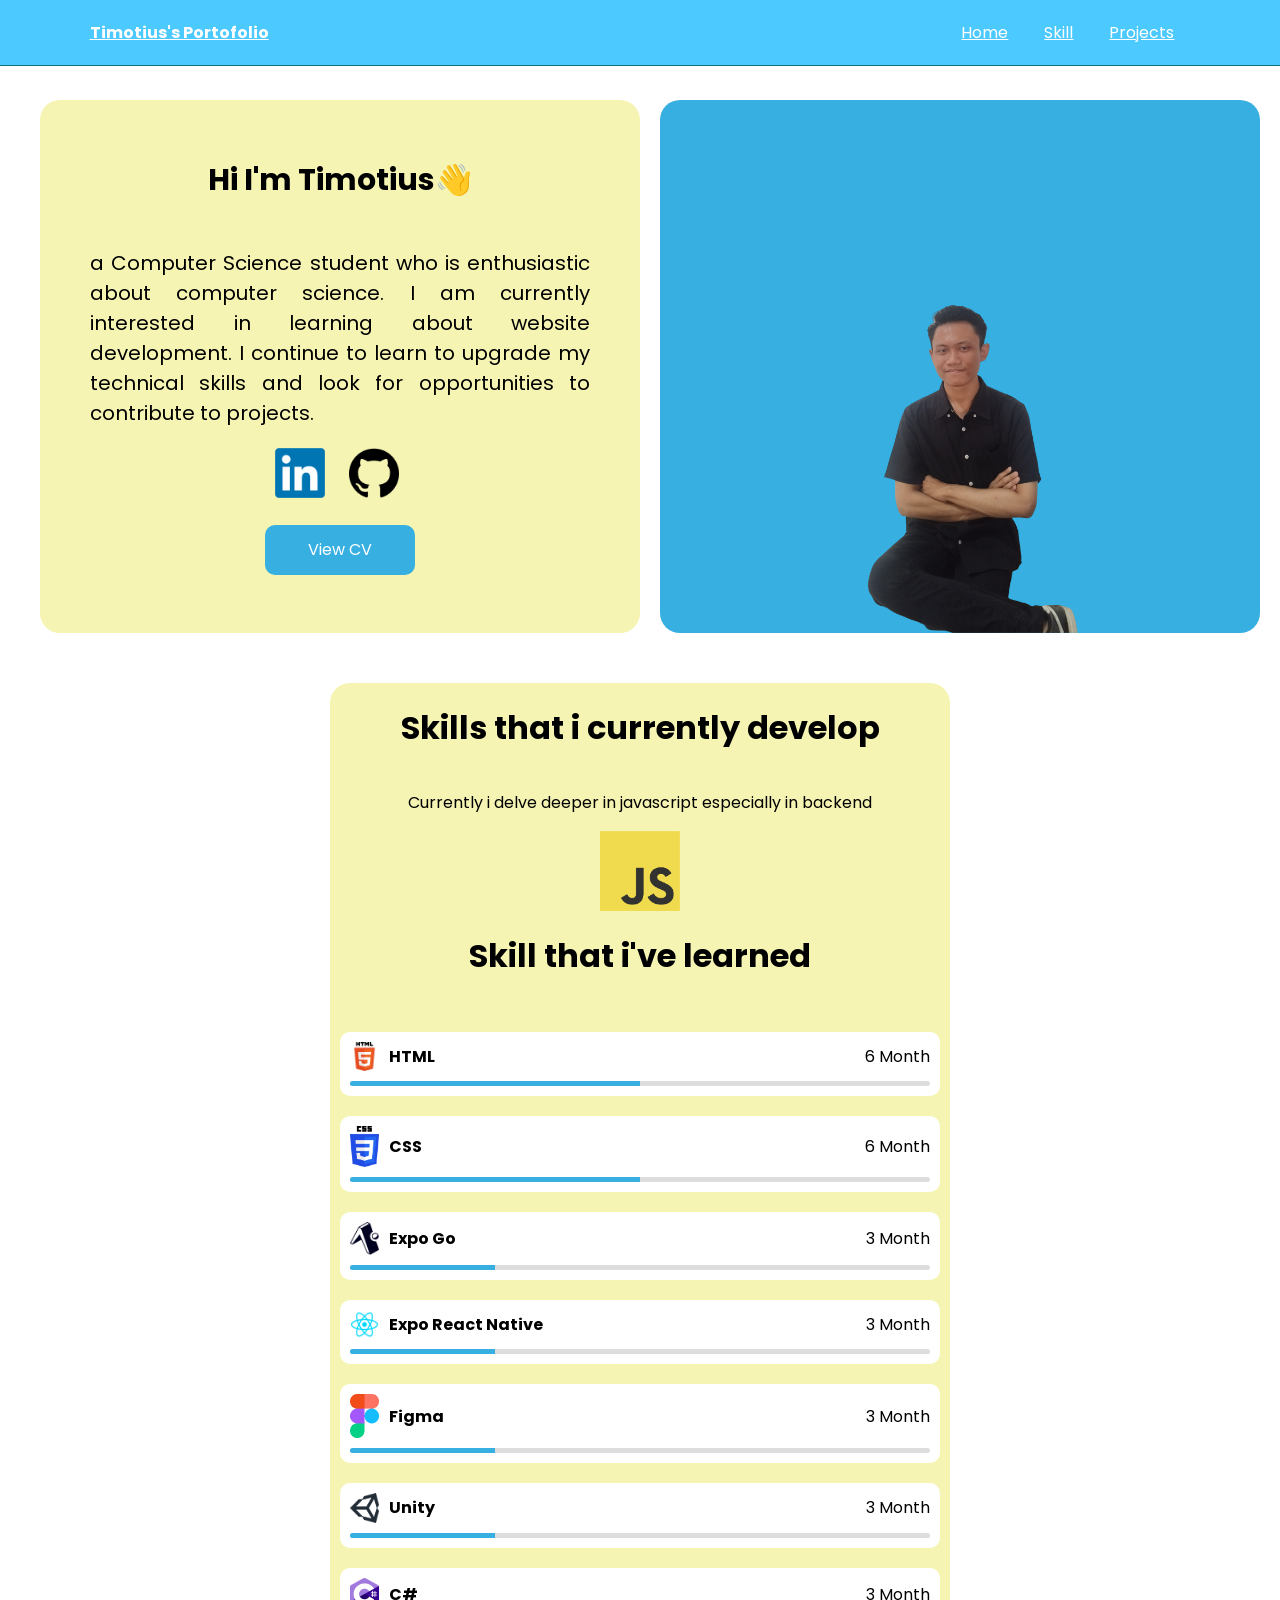
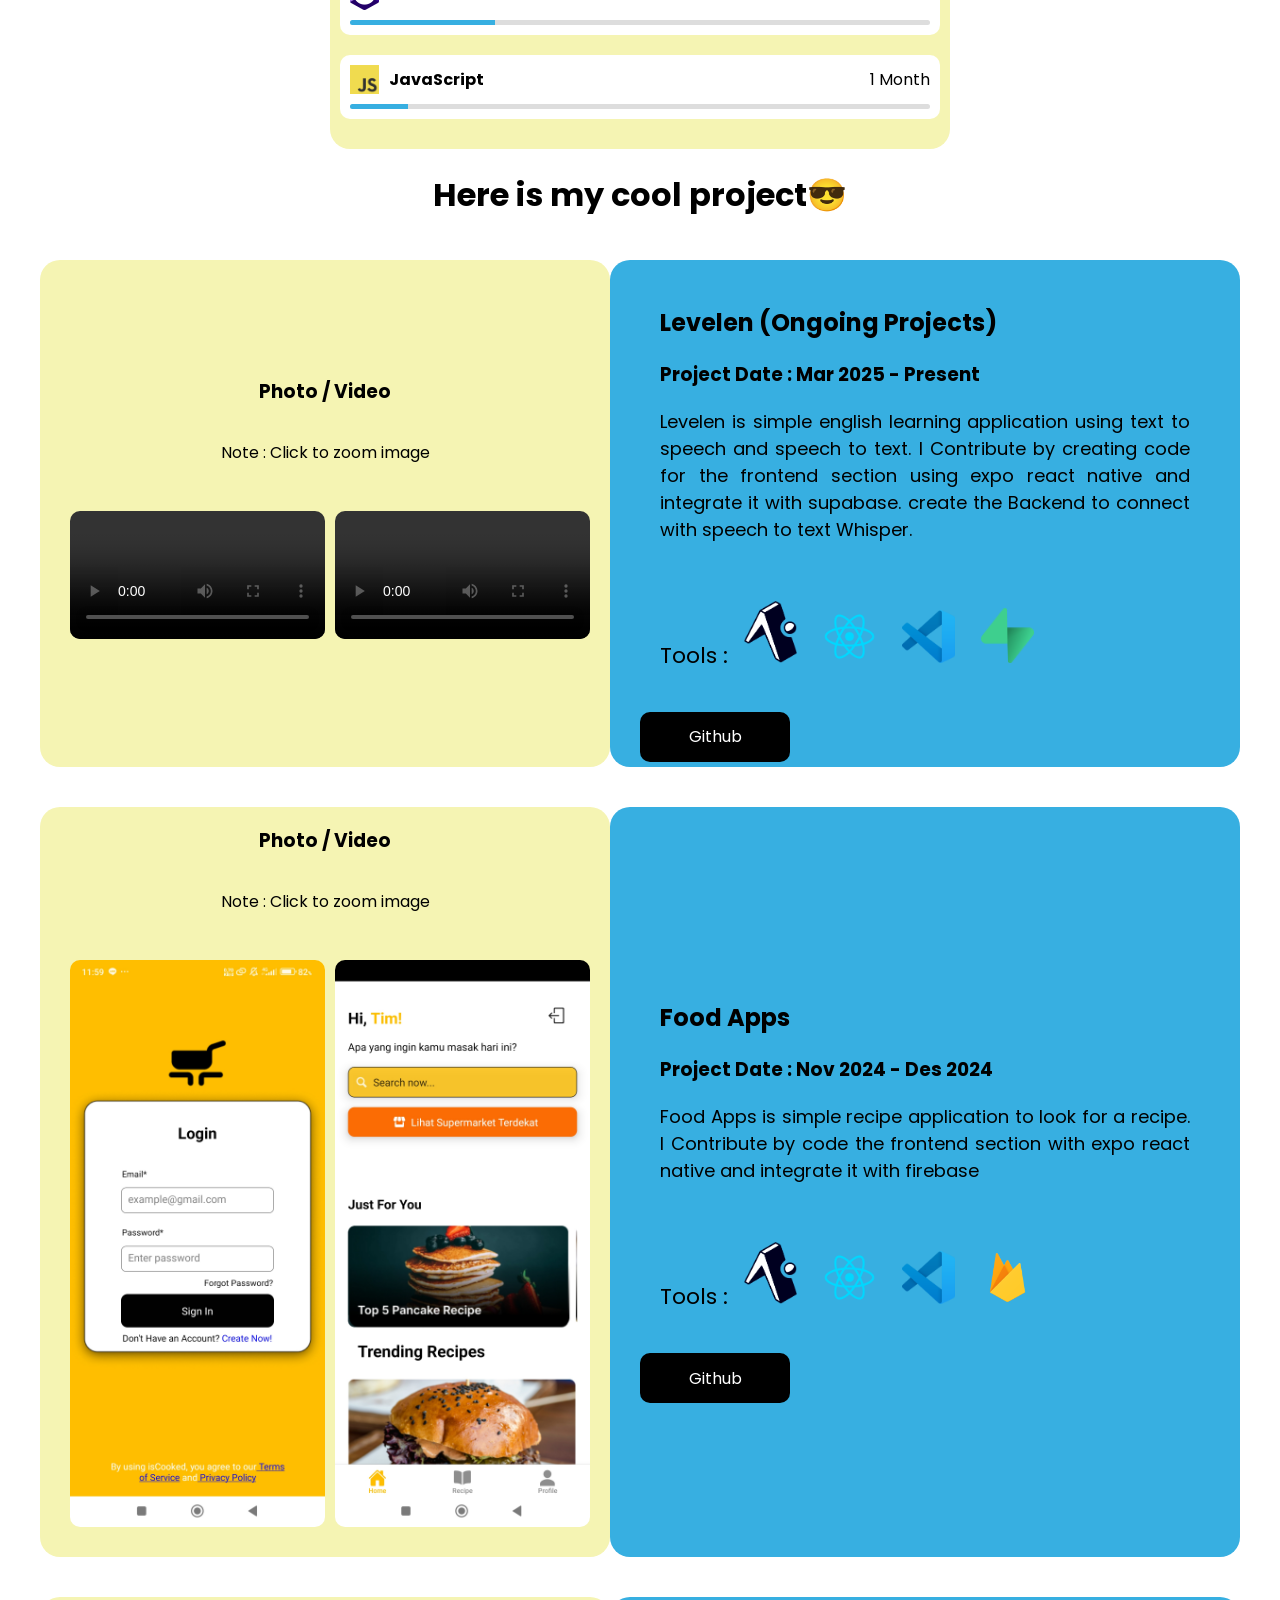
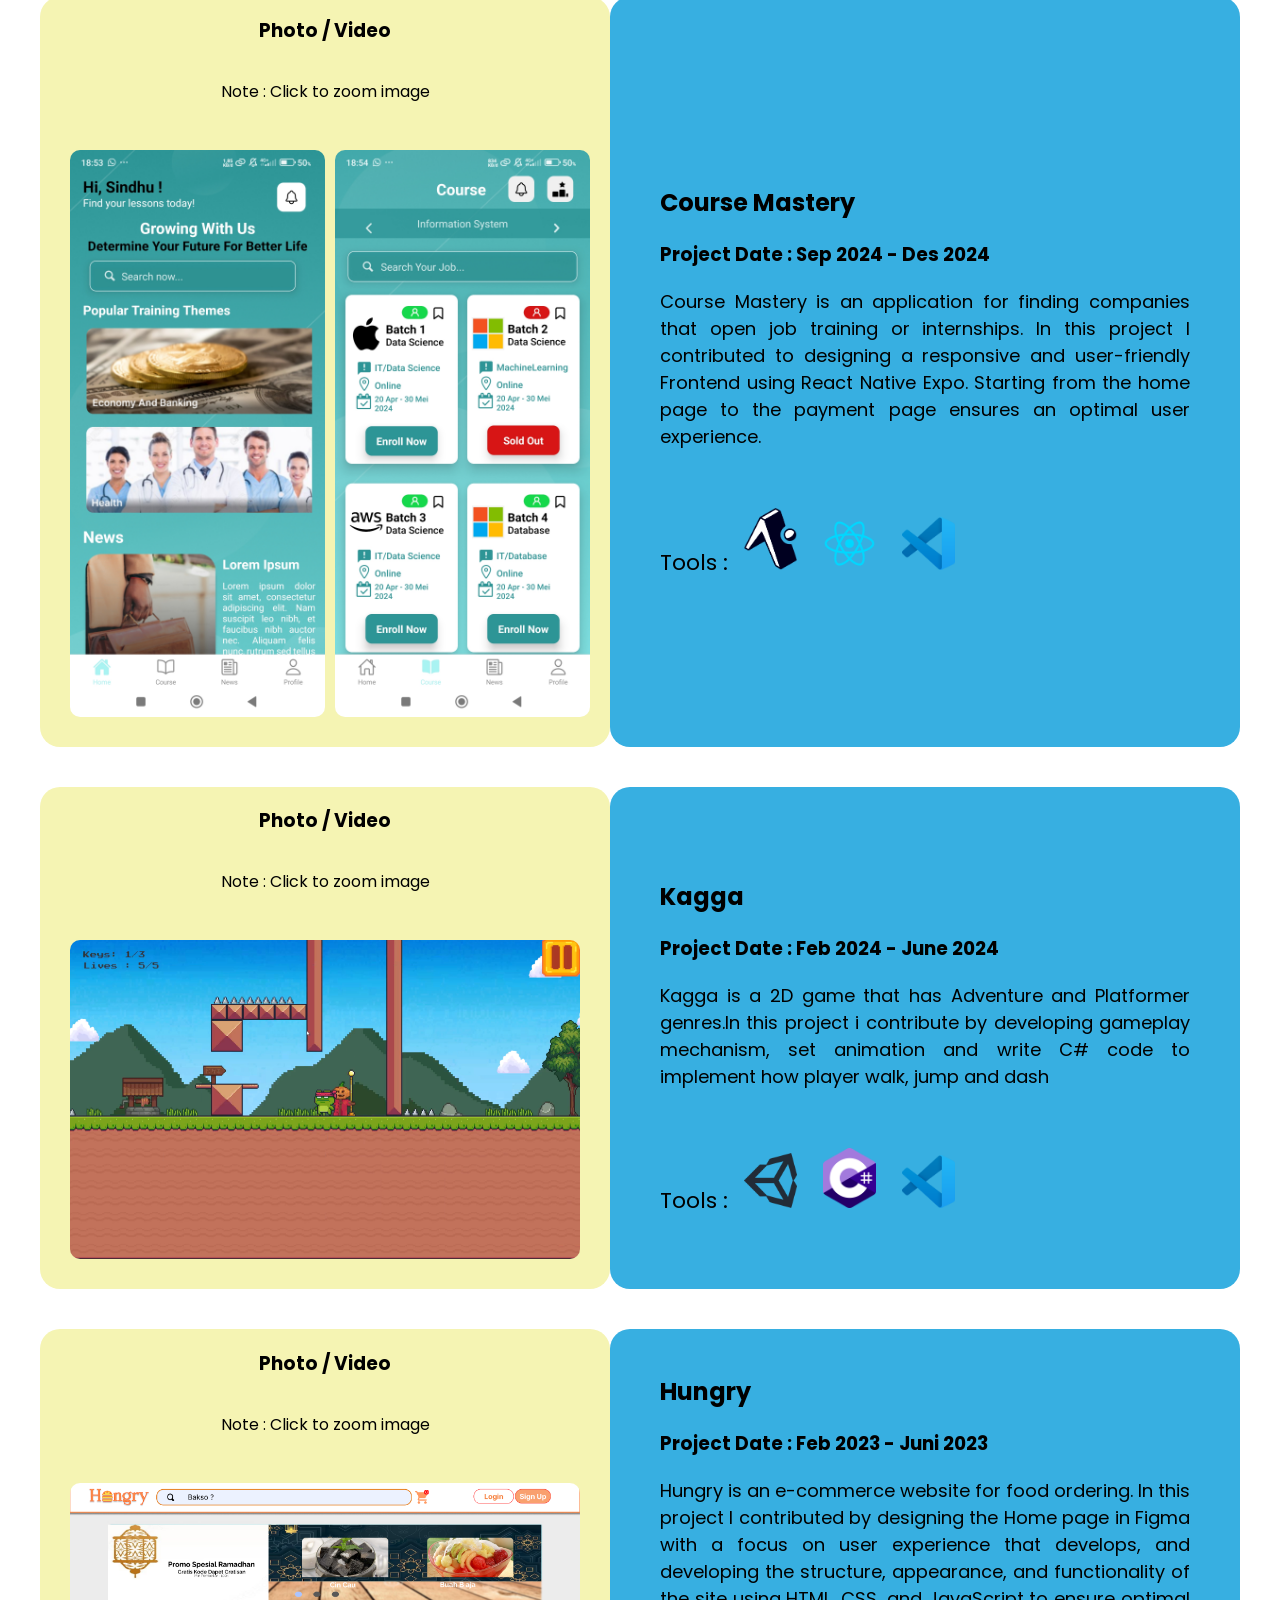
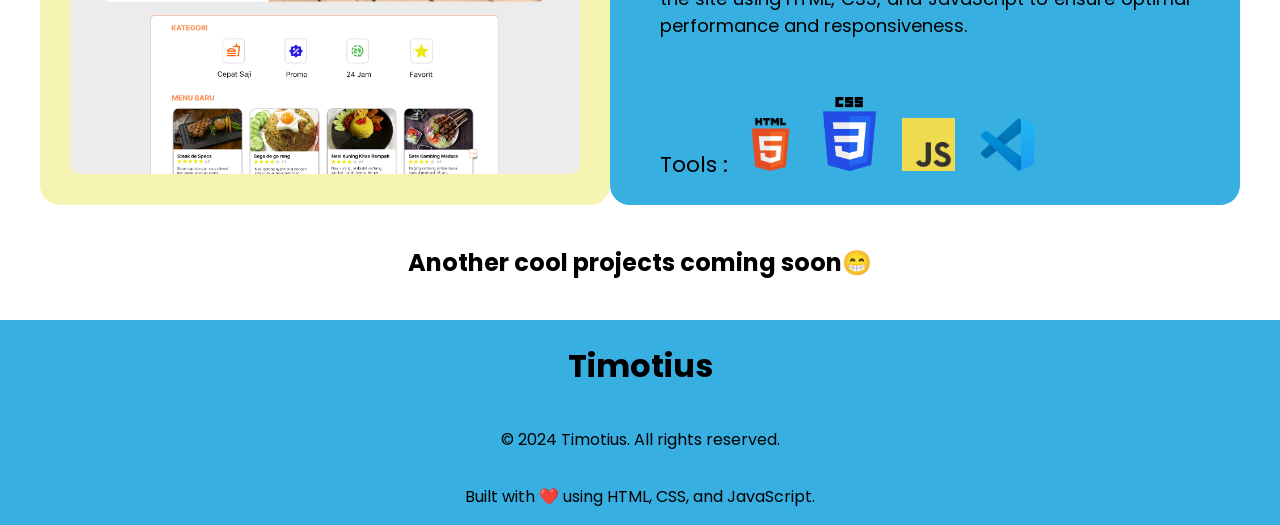
==== index.html @ 6b912305 "chore: upload local development to github" ====
<!DOCTYPE html>
<html lang="en">
<head>
    <meta charset="UTF-8">
    <meta name="viewport" content="width=device-width, initial-scale=1.0">
    <link rel="icon" href="img/icon.jpg" type="image" sizes="16x16">
    <link rel="stylesheet" href="styles/styles.css">
    <link rel="preconnect" href="https://fonts.googleapis.com">
    <link rel="preconnect" href="https://fonts.gstatic.com" crossorigin>
    <link href="https://fonts.googleapis.com/css2?family=Poppins:ital,wght@0,100;0,200;0,300;0,400;0,500;0,600;0,700;0,800;0,900;1,100;1,200;1,300;1,400;1,500;1,600;1,700;1,800;1,900&display=swap" rel="stylesheet">
    <title>Timotius Portfolio</title>
</head>
<body>
    
    <header>
        <nav class="navbar">
            <a href="#" class="navbarLogo">Timotius's Portofolio</a>
            <div class="navbarNav">
                <a href="#home">Home</a>
                <a href="#skill">Skill</a>
                <a href="#projects">Projects</a>
            </div>
        </nav>
    </header>

    <main>
        <!-- Modal untuk image -->
        <div id="imageModal" class="modal">
            <span class="close" id="closeModal">&times;</span>
            <img class="modalContent" id="modalImage">
        </div>
        <!-- End Modal -->
        <div class="containerJumbo" id="home">
            <div class="containerIntro">
                <span>Hi I'm Timotius&#128075;</span> <br>
                <p class="textIntro">
                    a Computer Science student who is enthusiastic about computer science. I am currently interested in learning about website development. I continue to learn to upgrade my technical skills and look for opportunities to contribute to projects.
                </p>
                <div class="containerLogo">
                    <a href="https://www.linkedin.com/in/timotius-priestian-rajaska-15275532b/"><img src="img/imgLinkedin.png" alt=""></a>
                    <a href="https://github.com/vDescent"><img src="img/imgGithub.png" alt=""></a>
                    <div class="containerPortfolio">
                        <a href="CVTimotius.pdf" target="_blank">View CV</a>
                    </div>
                </div>
            </div>
            <div class="containerHero">
                <img src="img/nobghd.png" alt="">
            </div>
        </div>
        <div class="skillSection">
            <h1 id="skill">Skills that i currently develop</h1>
            <div class="ongoingSkill">
                <p>Currently i delve deeper in javascript especially in backend</p>
                <div class="imgOngoingSkill">
                    <img src="img/logoJavascript.png" alt="JavaScript" title="JavaScript" class="test">
                </div>
            </div>
            
            <div class="currentSkill">
                <h1>Skill that i've learned</h1>
                <div class="containerSkill">
                    <div class="skillList">
                        <div class="skillDetail">
                            <img src="img/logoHtml.png" alt="HTML" title="HTML" class="imgSkillLogo">
                            <span class="skillTitle">HTML</span>
                            <span class="skillLearned">6 Month</span>
                        </div>
                        <div class="skillBar">
                            <div class="skillMeter" style="width: 50%;"></div>
                        </div>
                    </div>
                    <div class="skillList">
                        <div class="skillDetail">
                            <img src="img/logoCSS.png" alt="CSS" title="CSS" class="imgSkillLogo">
                            <span class="skillTitle">CSS</span>
                            <span class="skillLearned">6 Month</span>
                        </div>
                        <div class="skillBar">
                            <div class="skillMeter" style="width: 50%;"></div>
                        </div>
                    </div>
                    <div class="skillList">
                        <div class="skillDetail">
                            <img src="img/logoExpo.png" alt="Expo" title="Expo" class="imgSkillLogo">
                            <span class="skillTitle">Expo Go</span>
                            <span class="skillLearned">3 Month</span>
                        </div>
                        <div class="skillBar">
                            <div class="skillMeter" style="width: 25%;"></div>
                        </div>
                    </div>
                    <div class="skillList">
                        <div class="skillDetail">
                            <img src="img/logoReactNative.png" alt="React Native" title="React Native" class="imgSkillLogo">
                            <span class="skillTitle">Expo React Native</span>
                            <span class="skillLearned">3 Month</span>
                        </div>
                        <div class="skillBar">
                            <div class="skillMeter" style="width: 25%;"></div>
                        </div>
                    </div>
                    <div class="skillList">
                        <div class="skillDetail">
                            <img src="img/logoFigma.png" alt="Figma" title="Figma" class="imgSkillLogo">
                            <span class="skillTitle">Figma</span>
                            <span class="skillLearned">3 Month</span>
                        </div>
                        <div class="skillBar">
                            <div class="skillMeter" style="width: 25%;"></div>
                        </div>
                    </div>
                    <div class="skillList">
                        <div class="skillDetail">
                            <img src="img/logoUnity.png" alt="Unity" title="Unity" class="imgSkillLogo">
                            <span class="skillTitle">Unity</span>
                            <span class="skillLearned">3 Month</span>
                        </div>
                        <div class="skillBar">
                            <div class="skillMeter" style="width: 25%;"></div>
                        </div>
                    </div>
                    <div class="skillList">
                        <div class="skillDetail">
                            <img src="img/logoC.png" alt="C#" title="C#" class="imgSkillLogo">
                            <span class="skillTitle">C#</span>
                            <span class="skillLearned">3 Month</span>
                        </div>
                        <div class="skillBar">
                            <div class="skillMeter" style="width: 25%;"></div>
                        </div>
                    </div>
                    <div class="skillList">
                        <div class="skillDetail">
                            <img src="img/logoJavascript.png" alt="JavaScript" title="JavaScript" class="imgSkillLogo">
                            <span class="skillTitle">JavaScript</span>
                            <span class="skillLearned">1 Month</span>
                        </div>
                        <div class="skillBar">
                            <div class="skillMeter" style="width: 10%;"></div>
                        </div>
                    </div>
                </div>
            </div>
            
            
        </div>
        <h1 id="projects">Here is my cool project&#128526;</h1>
        <div class="containerContent">
            <aside>
                <h3>Photo / Video</h3>
                <p>Note : Click to zoom image</p>
                <div id="photoSection" class="contentSection">
                    <video src="img/LevelenDemo1.mp4" class="imgProjectVertical" controls></video>
                    <video src="img/LevelenDemo2.mp4" class="imgProjectVertical" controls></video>
                </div>
            </aside>
            <div id="content">
                <article>
                    <h1>Levelen (Ongoing Projects)</h1>
                    <h3>Project Date : Mar 2025 - Present</h3>
                    <p>Levelen is simple english learning application using text to speech and speech to text. I Contribute by creating code for the frontend section using expo react native and integrate it with supabase. create the Backend to connect with speech to text Whisper.</p>
                </article>
                <article class="textTools">Tools : 
                    <img src="img/logoExpo.png" alt="Expo Go" title="Expo Go" class="imgLogo">
                    <img src="img/logoReactNative.png" alt="React Native" title="React Native"  class="imgLogo">
                    <img src="img/logoVScode.png" alt="VSCode" title="VSCode" class="imgLogo">
                    <img src="img/LogoSupabase.png" alt="VSCode" title="Firebase" class="imgLogo">
                </article>
                <div class="btn-github">
                        <a href="https://github.com/vDescent/Levelen-Frontend" target="_blank">Github</a>
                </div>
            </div>
        </div>
        <div class="containerContent">
            <aside>
                <h3>Photo / Video</h3>
                <p>Note : Click to zoom image</p>
                <div id="photoSection" class="contentSection">
                    <img src="img/FA5.jpg" alt="" class="imgProjectVertical">
                    <img src="img/FA2.jpg" alt="" class="imgProjectVertical">
                    <img src="img/FA4.jpg" alt="" class="imgProjectVertical">
                    <img src="img/FA1.jpg" alt="" class="imgProjectVertical">
                    <img src="img/FA3.jpg" alt="" class="imgProjectVertical">
                </div>
            </aside>
            <div id="content">
                <article>
                    <h1>Food Apps</h1>
                    <h3>Project Date : Nov 2024 - Des 2024</h3>
                    <p>Food Apps is simple recipe application to look for a recipe. I Contribute by code the frontend section with expo react native and integrate it with firebase</p>
                </article>
                <article class="textTools">Tools : 
                    <img src="img/logoExpo.png" alt="Expo Go" title="Expo Go" class="imgLogo">
                    <img src="img/logoReactNative.png" alt="React Native" title="React Native"  class="imgLogo">
                    <img src="img/logoVScode.png" alt="VSCode" title="VSCode" class="imgLogo">
                    <img src="img/LogoFirebase.png" alt="VSCode" title="Firebase" class="imgLogo">
                </article>
                <div class="btn-github">
                        <a href="https://github.com/vDescent/Food-Apps-React-Native-Expo" target="_blank">Github</a>
                </div>
            </div>
        </div>
        <div class="containerContent">
            <aside>
                <h3>Photo / Video</h3>
                <p>Note : Click to zoom image</p>
                <div id="photoSection" class="contentSection">
                    <img src="img/courseMastery1.jpg" alt="" class="imgProjectVertical">
                    <img src="img/courseMastery2.jpg" alt="" class="imgProjectVertical">
                    <img src="img/courseMastery3.jpg" alt="" class="imgProjectVertical">
                    <img src="img/courseMastery4.jpg" alt="" class="imgProjectVertical">
                    <img src="img/courseMastery5.jpg" alt="" class="imgProjectVertical">
                    <video src="img/CourseMasteryCut.mp4" class="imgProjectVertical" controls></video>
                </div>
            </aside>
            <div id="content">
                <article>
                    <h1>Course Mastery</h1>
                    <h3>Project Date : Sep 2024 - Des 2024</h3>
                    <p>Course Mastery is an application for finding companies that open job training or internships. In this project I contributed to designing a responsive and user-friendly Frontend using React Native Expo. Starting from the home page to the payment page ensures an optimal user experience.</p>
                </article>
                <article class="textTools">Tools : 
                    <img src="img/logoExpo.png" alt="Expo Go" title="Expo Go" class="imgLogo">
                    <img src="img/logoReactNative.png" alt="React Native" title="React Native"  class="imgLogo">
                    <img src="img/logoVScode.png" alt="VSCode" title="VSCode" class="imgLogo">
                </article>
            </div>
        </div>

        <!-- <div class="containerContent">
            <aside>
                <h3>Photo / Video</h3>
                <p>Note : Click to zoom image</p>
                <div id="photoSection" class="contentSection">
                    <video src="img/GodotGameUp1.mp4" controls class="imgProject"></video>
                </div>
            </aside>
            <div id="content">
                <article>
                    <h1>Godot Game</h1>
                    <h3>Project Date : Des 2024 - Des 2024</h3>
                    <p>Godot Game is a 2D game with Adventure and Platformer genres. In this project I played a role in designing gameplay mechanisms, animations, and graphic assets using Godot, as well as writing godot scripts to implement walking and jumping features.</p>
                </article>
                <article class="textTools">
                    Tools : 
                    <img src="img/logoGodot.png" alt="Godot" title="Godot"  class="imgLogo">
                </article>
            </div>
        </div> -->
        <div class="containerContent">
            <aside>
                <h3>Photo / Video</h3>
                <p>Note : Click to zoom image</p>
                <div id="photoSection" class="contentSection">
                    <img src="img/porto1.png" alt="" class="imgProject">
                    <img src="img/kagga2.png" alt="" class="imgProject">
                    <img src="img/kagga3.png" alt="" class="imgProject">
                    <img src="img/kagga4.png" alt="" class="imgProject">
                    <img src="img/kagga5.png" alt="" class="imgProject">
                    <img src="img/Kagga Gif.gif" alt="" class="imgProject">
                </div>
            </aside>
            <div id="content">
                <article>
                    <h1>Kagga</h1>
                    <h3>Project Date : Feb 2024 - June 2024</h3>
                    <p>Kagga is a 2D game that has Adventure and Platformer genres.In this project i contribute by developing gameplay mechanism, set animation and write C# code to implement how player walk, jump and dash</p>
                </article>
                <article class="textTools">
                    Tools : 
                    <img src="img/logoUnity.png" alt="Unity" title="Unity"  class="imgLogo">
                    <img src="img/logoC.png" alt="C#" title="C# (C Sharp)" class="imgLogo">
                    <img src="img/logoVScode.png" alt="VSCode" title="VSCode" class="imgLogo">
                </article>
                
            </div>
        </div>
        <div class="containerContent">
            <aside>
                <h3>Photo / Video</h3>
                <p>Note : Click to zoom image</p>
                <div id="photoSection" class="contentSection">
                    <img src="img/hungry1.png" alt="" class="imgProject">
                    <img src="img/hungry2.png" alt="" class="imgProject">
                    <img src="img/hungry3.png" alt="" class="imgProject">
                    <img src="img/hungry4.png" alt="" class="imgProject">
                    <img src="img/hungry5.png" alt="" class="imgProject">
                </div>
            </aside>
            <div id="content">
                <article>
                    <h1>Hungry</h1>
                    <h3>Project Date : Feb 2023 - Juni 2023</h3>
                    <p>Hungry is an e-commerce website for food ordering. In this project I contributed by designing the Home page in Figma with a focus on user experience that develops, and developing the structure, appearance, and functionality of the site using HTML, CSS, and JavaScript to ensure optimal performance and responsiveness.</p>
                </article>
                <article class="textTools">Tools : 
                    <img src="img/logoHtml.png" alt="HTML" title="HTML" class="imgLogo">
                    <img src="img/logoCSS.png" alt="CSS" title="CSS" class="imgLogo">
                    <img src="img/logoJavascript.png" alt="JavaScript" title="JavaScript" class="imgLogo">
                    <img src="img/logoVScode.png" alt="VSCode" title="VSCode" class="imgLogo">
                </article>
            </div>
        </div>
        <h2 class="textCool">Another cool projects coming soon&#128513;</h2>
        
        
        
        <!-- Upcoming content -->
        <!-- <h1 id="certification">This is certification that i take</h1>
        <div class="certificationContainer">
            <div class="certificate">
                
            </div>
        </div> -->
    </main>
    <footer>
        <h1>Timotius</h1>
        <p>&copy; 2024 Timotius. All rights reserved.</p>
        <p>Built with ❤️ using HTML, CSS, and JavaScript.</p>
    </footer>
    <script src="js/main.js"></script>
</body>
</html>
---- styles/styles.css ----
:root{
    --first-blue:#37AFE1;
    --second-blue:#4CC9FE;
    --third-yellow:#F5F4B3;
    --fourth-yellow:#FFFECB;
    --font:'Poppins';
}

body {
    font-family: var(--font), sans-serif;
    margin: 0;
    padding: 0;
}

main {
    display: flex;
    justify-content: center ;
    padding: 20px;
    flex-direction: column;
    align-items: center;
    margin-top: 80px;
}

/* Navbar Start */

.navbar{
    display: flex;
    justify-content: space-between;
    align-items: center;
    padding: 20px 7%;
    background-color: var(--second-blue);
    border-bottom: 1px solid #0D7377;
    position: fixed;
    top: 0;
    left: 0;
    right: 0;
    z-index: 9999;
}

.navbarLogo{
    font-size: 16px;
    font-weight: bold;
    color: white;
    font-family: 'Poppins';
}

.navbarNav a{
    color: white;
    display: inline-block;
    font-size: 16px;
    font-family: 'Poppins';
    margin: 0 16px;
}

/* Navbar End */

/* BTN */
.btn-github{
    display: flex;
    height: 50px;
    width: 150px;
    background-color: black;
    border-radius: 10px;
    justify-content: center;
    align-items: center;
    margin: 20px 0 0 0;
}
.btn-github a{
    text-align: center;
    color: white;
    text-decoration: none;
    font-family: var(--font);
}


/* Container Jumbo Start */
.containerJumbo{
    display: flex;
    flex-direction: row;
    justify-content: space-between;
}

.containerIntro{
    display: flex;
    flex: 1;
    justify-content: center;
    align-items: center;
    flex-direction: column;
    background-color: var(--third-yellow);  
    margin: 0px 20px;
    border-radius: 20px;
}

/* NOTE */
.textIntro{
    font-size: 40px;
}

.containerLogo{
    margin: 0px 40px;
}

.containerLogo a{
    margin: 0px 10px;
}

.containerLogo a img{
    max-width: 50px;
    /* margin: 0px 20px; */
}

.containerPortfolio{
    display: flex;
    height: 50px;
    width: 150px;
    background-color: var(--first-blue);
    border-radius: 10px;
    justify-content: center;
    align-items: center;
    margin: 20px 0 0 0;
}
.containerPortfolio a{
    text-align: center;
    color: white;
    text-decoration: none;
    font-family: var(--font);
}

.containerJumbo .containerIntro span{
    font-size: 30px;
    font-weight: 700;
}

.containerJumbo .containerIntro p{
    text-align: justify;
    padding: 0 50px;
    font-size: 20px;
}

.containerHero{
    display: flex;
    flex: 1;
    justify-content: center;
    align-items: center;
    /* padding: 20%; */
    background-color: #37AFE1;
    border-radius: 20px;
}

.containerHero img{
    width: 50%;
    /* max-width: 50%; */
    /* height: auto; */
}

/* Container Jumbo End */

/* Skill Start */
.skillSection{
    display: flex;
    flex-direction: column;
    align-items: center;
    margin: 50px 0 0 0;
    background-color: var(--third-yellow);
    border-radius: 20px;
}

.ongoingSkill{
    display: flex;
    flex-direction: column;
    align-items: center;
}

.imgOngoingSkill{
    display: flex;
    justify-content: center;
    margin: 0 30px;
    gap: 20px;
}

.ongoingSkill .imgOngoingSkill img{
    max-width: 80px;
}

.currentSkill{
    display: flex;
    flex-direction: column;
    align-items: center;

}

.containerSkill{
    display: flex;
    flex-direction: column;
    max-width: 600px;
    margin: 20px auto;
    padding: 10px;
    gap: 20px;
}

.skillList{
    display: flex;
    flex-direction: column;
    background-color: white;
    border-radius: 10px;
    padding: 10px;
}

.skillDetail{
    display: flex;
    align-items: center;
    justify-content: space-between;
}

.skillLogo{
    width: 40px;
    height: 40px;
    border-radius: 4px;
}

.skillTitle{
    font-size: 16px;
    font-weight: bold;
    margin-left: 10px;
    flex: 1;
}

.skillBar {
    height: 5px;
    background: #ddd;
    border-radius: 5px;
    overflow: hidden;
    margin-top: 10px;
}

.skillMeter {
    height: 100%;
    background: var(--first-blue);
    width: 0%;
    transition: width 0.5s ease-in-out;
}

.imgSkillLogo{
    max-width: 5%;
}

/* Skill END */

/* PROJECT START */
#projects{
    text-align: center;
}

.containerContent{
    display: flex;
    flex-direction: row;
    justify-content: space-between;
    width: 100%;
    max-width: 1200px;
    margin: 20px 0px;
}

#content{
    flex: 1;
    display: flex;
    flex-direction: column;
    justify-content: center;
    /* align-items: center; */
    background-color: var(--first-blue);
    border-radius: 20px;
    padding: 5px 30px;
}

.containerContent aside{
    display: flex;
    flex: 1;
    flex-direction: column;
    align-items: center;
    justify-content: center;
    background-color:var(--third-yellow);
    border-radius: 20px;
}

.upcomingContent p{
    align-items: center;
}

/* .imgProject{
    min-width: 100%;
    min-height: 50%;
    width: 100px;
    height: 100px;
    max-width: 80%;
    max-height: auto;
    border-radius: 10px;
} */

.imgLogo{
    position: relative;
    display: inline-block;
    width: 10%;
    height: auto;
    margin: 0 10px;
}

.containerContent article{
    padding: 20px;
    text-align: justify;
}

.containerContent #content p{
    font-size: 18px;
}

.textTools{
    font-size: 22px;
}

.imgProjectVertical{
    height: auto;
    max-width: 50%; 
    object-fit: cover;
    border-radius: 10px;
}

.contentSection {
    display: flex;
    gap: 10px;
    overflow-x: auto;
    scroll-behavior: smooth;
    white-space: nowrap;
    padding: 10px;
    margin: 20px;
}

.imgProject{
    height: auto;
    max-width: 100%;
    object-fit: cover;
    border-radius: 10px;
}

/* PROJECT END */


/* Modal Start */
.modal{
    display: none;
    position: fixed;
    z-index: 1000;
    left: 0;
    top: 0;
    width: 100%;
    height: 100%;
    background-color: rgba(0, 0, 0, 0.8);
    justify-content: center;
    align-items: center;
}

.modalContent{
    max-width: 90%;
    max-height: 90%;
    border-radius: 10px;
    box-shadow: 0 4px 8px rgb(0,0,0, 0.2);
}

.close{
    position: absolute;
    top: 100px;
    right: 25px;
    color: white;
    font-size: 30px;
    font-weight: bold;
    cursor: pointer;
    z-index: 1001;
}

/* MODAL END */

/* FOOTER START */
footer{
    display: flex;
    flex-direction: column;
    /* justify-content: center; */
    align-items: center;
    background-color: var(--first-blue);
}

/* FOOTER END */


/* MEDIA QUERY */
/* TABLET */
@media (max-width:768px) {
    
    .containerJumbo{
        flex-direction: column;
    }
    .containerIntro{
        padding: 30px;
    }
    .containerHero{
        padding: 0;
        margin: 20px 20px;
    }
    .containerContent{
        flex-direction:column-reverse ;
    }
    .imgProject{
        min-width: 70%;
    }
}

/* Mobile */
@media screen and (max-width:480px) {
    .skillSection h1{
        font-size: 26px;
    }
    .ongoingSkill p{
        margin: 0 50px;
        text-align: center;
    }
    .textCool{
        text-align: center;
    }
    .textIntro{
        font-size: 2px;
    }
}
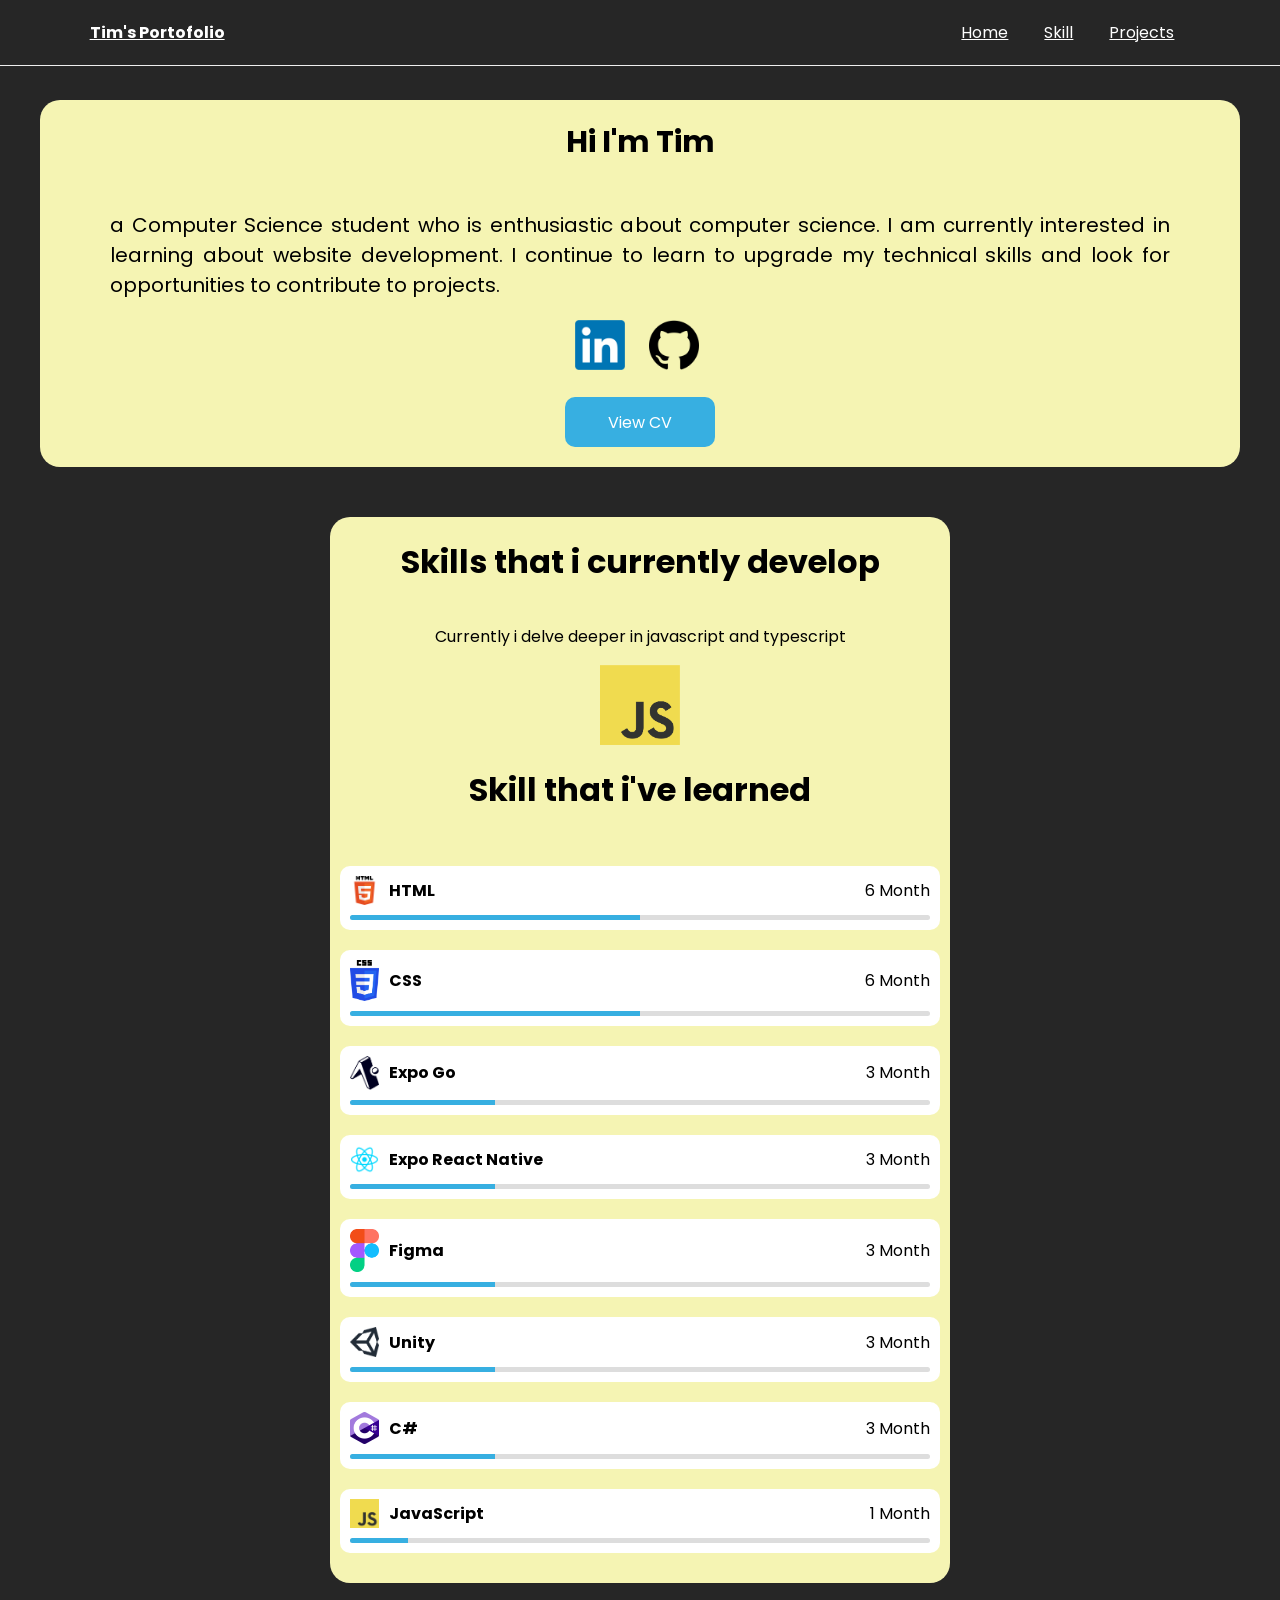
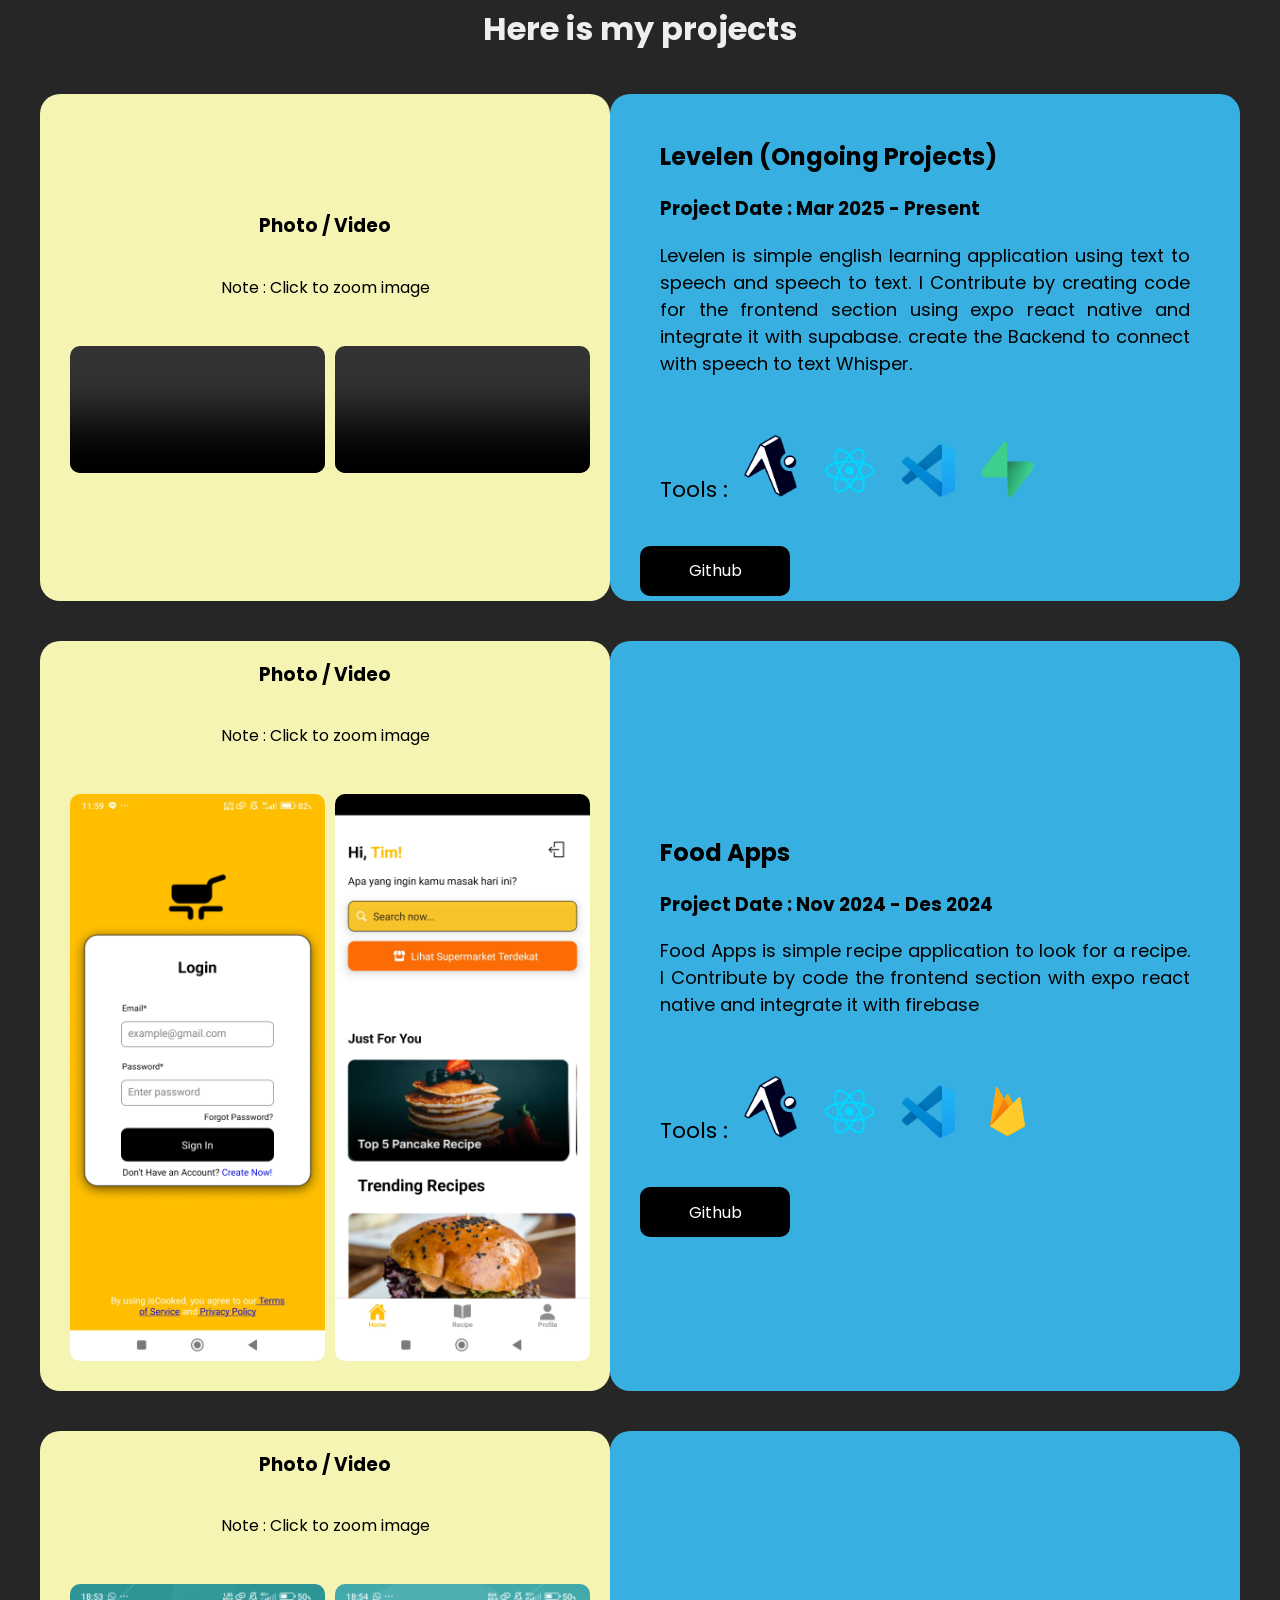
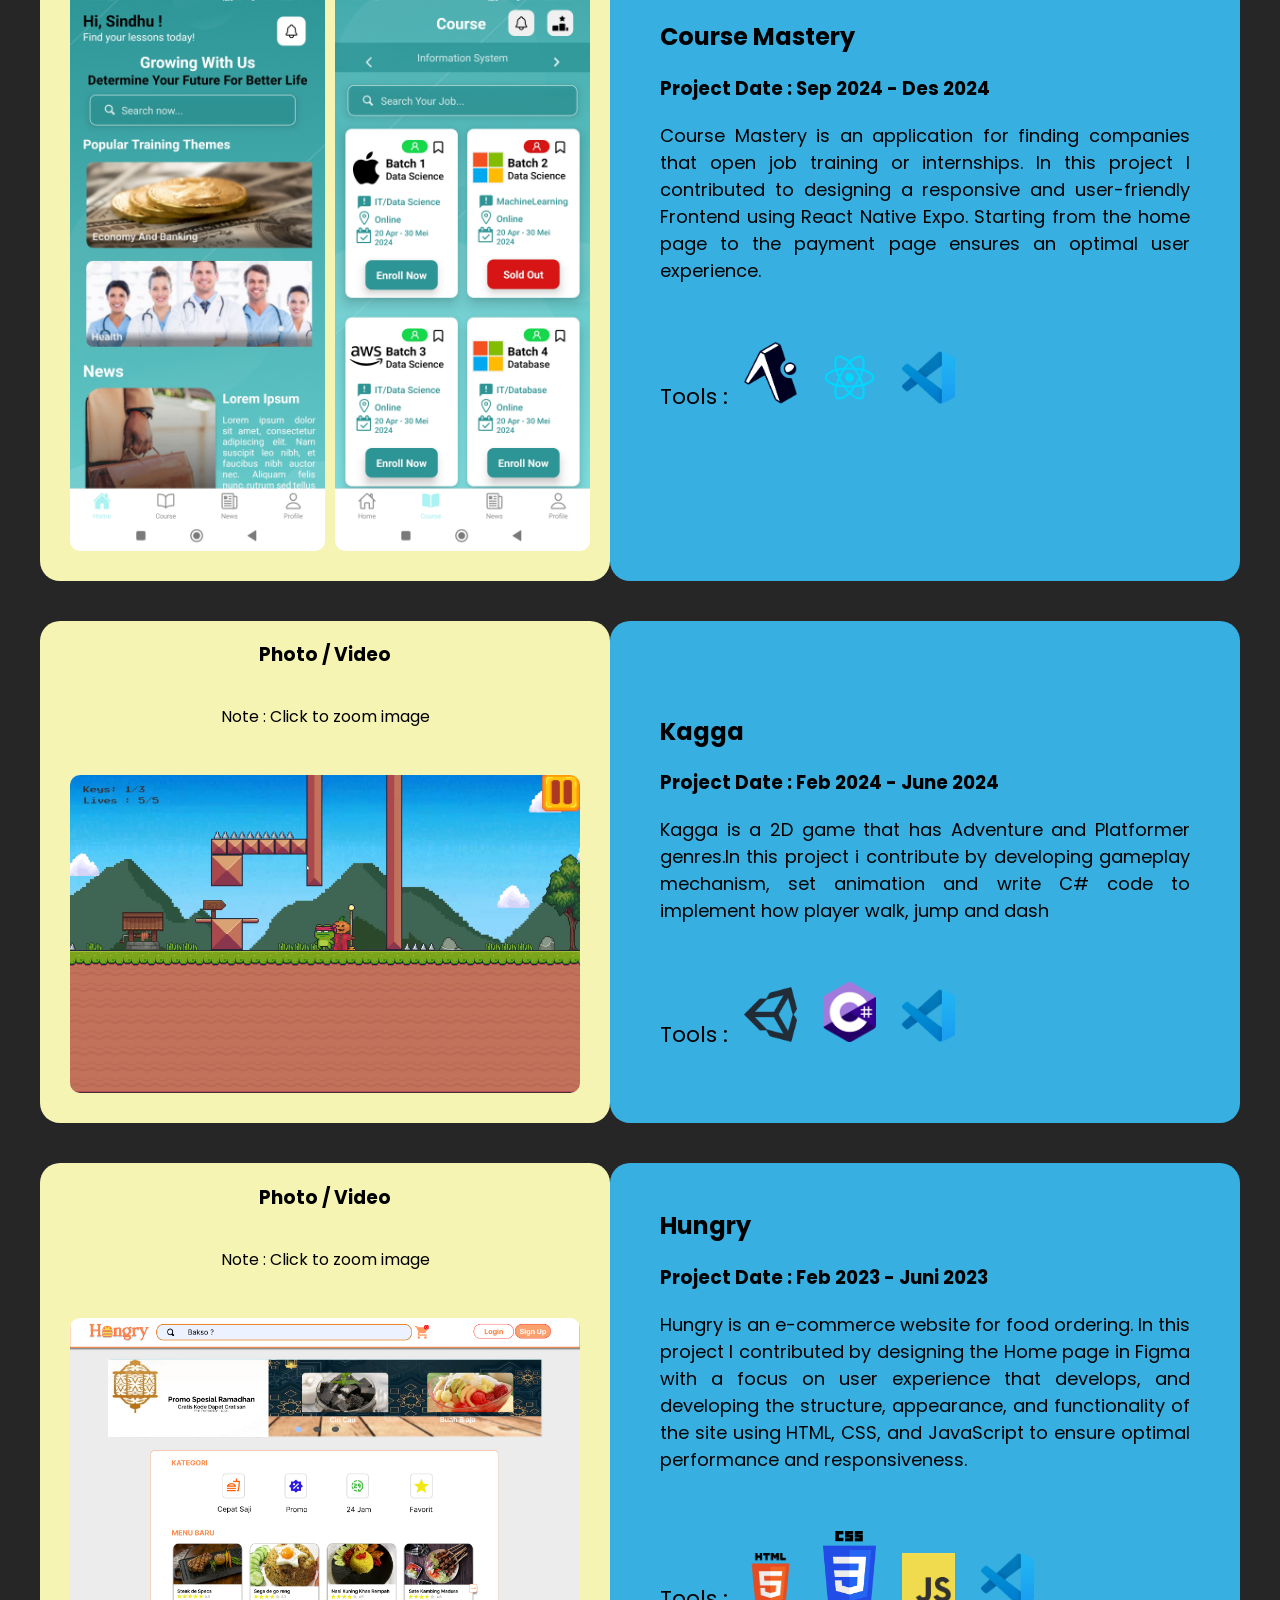
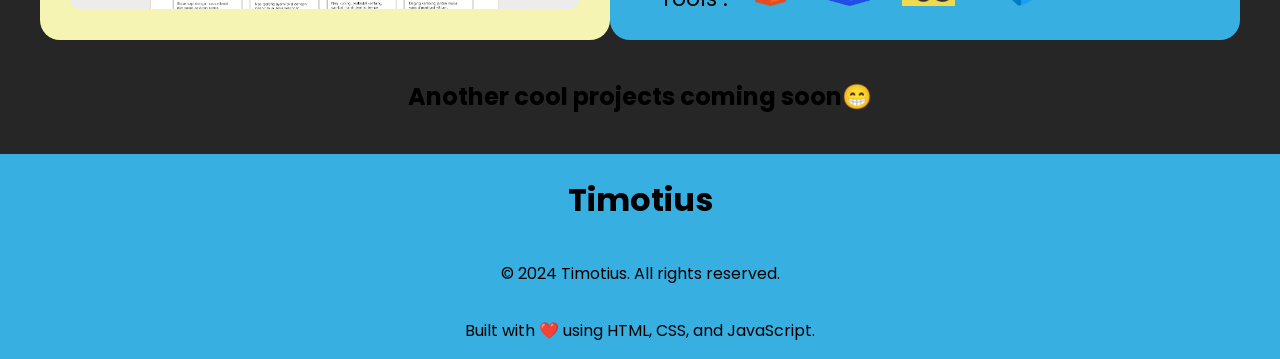
==== commit ad5c8f76: "ref: refactor img and coloring" ====
--- a/index.html
+++ b/index.html
@@ -14,7 +14,7 @@
     
     <header>
         <nav class="navbar">
-            <a href="#" class="navbarLogo">Timotius's Portofolio</a>
+            <a href="#" class="navbarLogo">Tim's Portofolio</a>
             <div class="navbarNav">
                 <a href="#home">Home</a>
                 <a href="#skill">Skill</a>
@@ -32,7 +32,8 @@
         <!-- End Modal -->
         <div class="containerJumbo" id="home">
             <div class="containerIntro">
-                <span>Hi I'm Timotius&#128075;</span> <br>
+                <!-- <span>Hi I'm Timotius&#128075;</span> <br> -->
+                <span>Hi I'm Tim</span> <br>
                 <p class="textIntro">
                     a Computer Science student who is enthusiastic about computer science. I am currently interested in learning about website development. I continue to learn to upgrade my technical skills and look for opportunities to contribute to projects.
                 </p>
@@ -44,14 +45,14 @@
                     </div>
                 </div>
             </div>
-            <div class="containerHero">
+            <!-- <div class="containerHero">
                 <img src="img/nobghd.png" alt="">
-            </div>
+            </div> -->
         </div>
         <div class="skillSection">
             <h1 id="skill">Skills that i currently develop</h1>
             <div class="ongoingSkill">
-                <p>Currently i delve deeper in javascript especially in backend</p>
+                <p>Currently i delve deeper in javascript and typescript</p>
                 <div class="imgOngoingSkill">
                     <img src="img/logoJavascript.png" alt="JavaScript" title="JavaScript" class="test">
                 </div>
@@ -145,7 +146,7 @@
             
             
         </div>
-        <h1 id="projects">Here is my cool project&#128526;</h1>
+        <h1 id="projects">Here is my projects</h1>
         <div class="containerContent">
             <aside>
                 <h3>Photo / Video</h3>
--- a/styles/styles.css
+++ b/styles/styles.css
@@ -3,6 +3,9 @@
     --second-blue:#4CC9FE;
     --third-yellow:#F5F4B3;
     --fourth-yellow:#FFFECB;
+    /* --dark-theme:#1b1b1b; */
+    --dark-theme:#262626;
+    --light-theme:#eeeeee;
     --font:'Poppins';
 }
 
@@ -10,6 +13,7 @@
     font-family: var(--font), sans-serif;
     margin: 0;
     padding: 0;
+    background-color: var(--dark-theme);
 }
 
 main {
@@ -28,13 +32,14 @@
     justify-content: space-between;
     align-items: center;
     padding: 20px 7%;
-    background-color: var(--second-blue);
+    background-color: var(--dark-theme);
     border-bottom: 1px solid #0D7377;
+    border-bottom: 1px solid var(--light-theme);
     position: fixed;
     top: 0;
     left: 0;
     right: 0;
-    z-index: 9999;
+    z-index: 99999;
 }
 
 .navbarLogo{
@@ -76,8 +81,8 @@
 /* Container Jumbo Start */
 .containerJumbo{
     display: flex;
-    flex-direction: row;
-    justify-content: space-between;
+    /* flex-direction: row; */
+    /* justify-content: space-between; */
 }
 
 .containerIntro{
@@ -87,6 +92,7 @@
     align-items: center;
     flex-direction: column;
     background-color: var(--third-yellow);  
+    padding: 20px;
     margin: 0px 20px;
     border-radius: 20px;
 }
@@ -249,6 +255,7 @@
 /* PROJECT START */
 #projects{
     text-align: center;
+    color: var(--light-theme);
 }
 
 .containerContent{
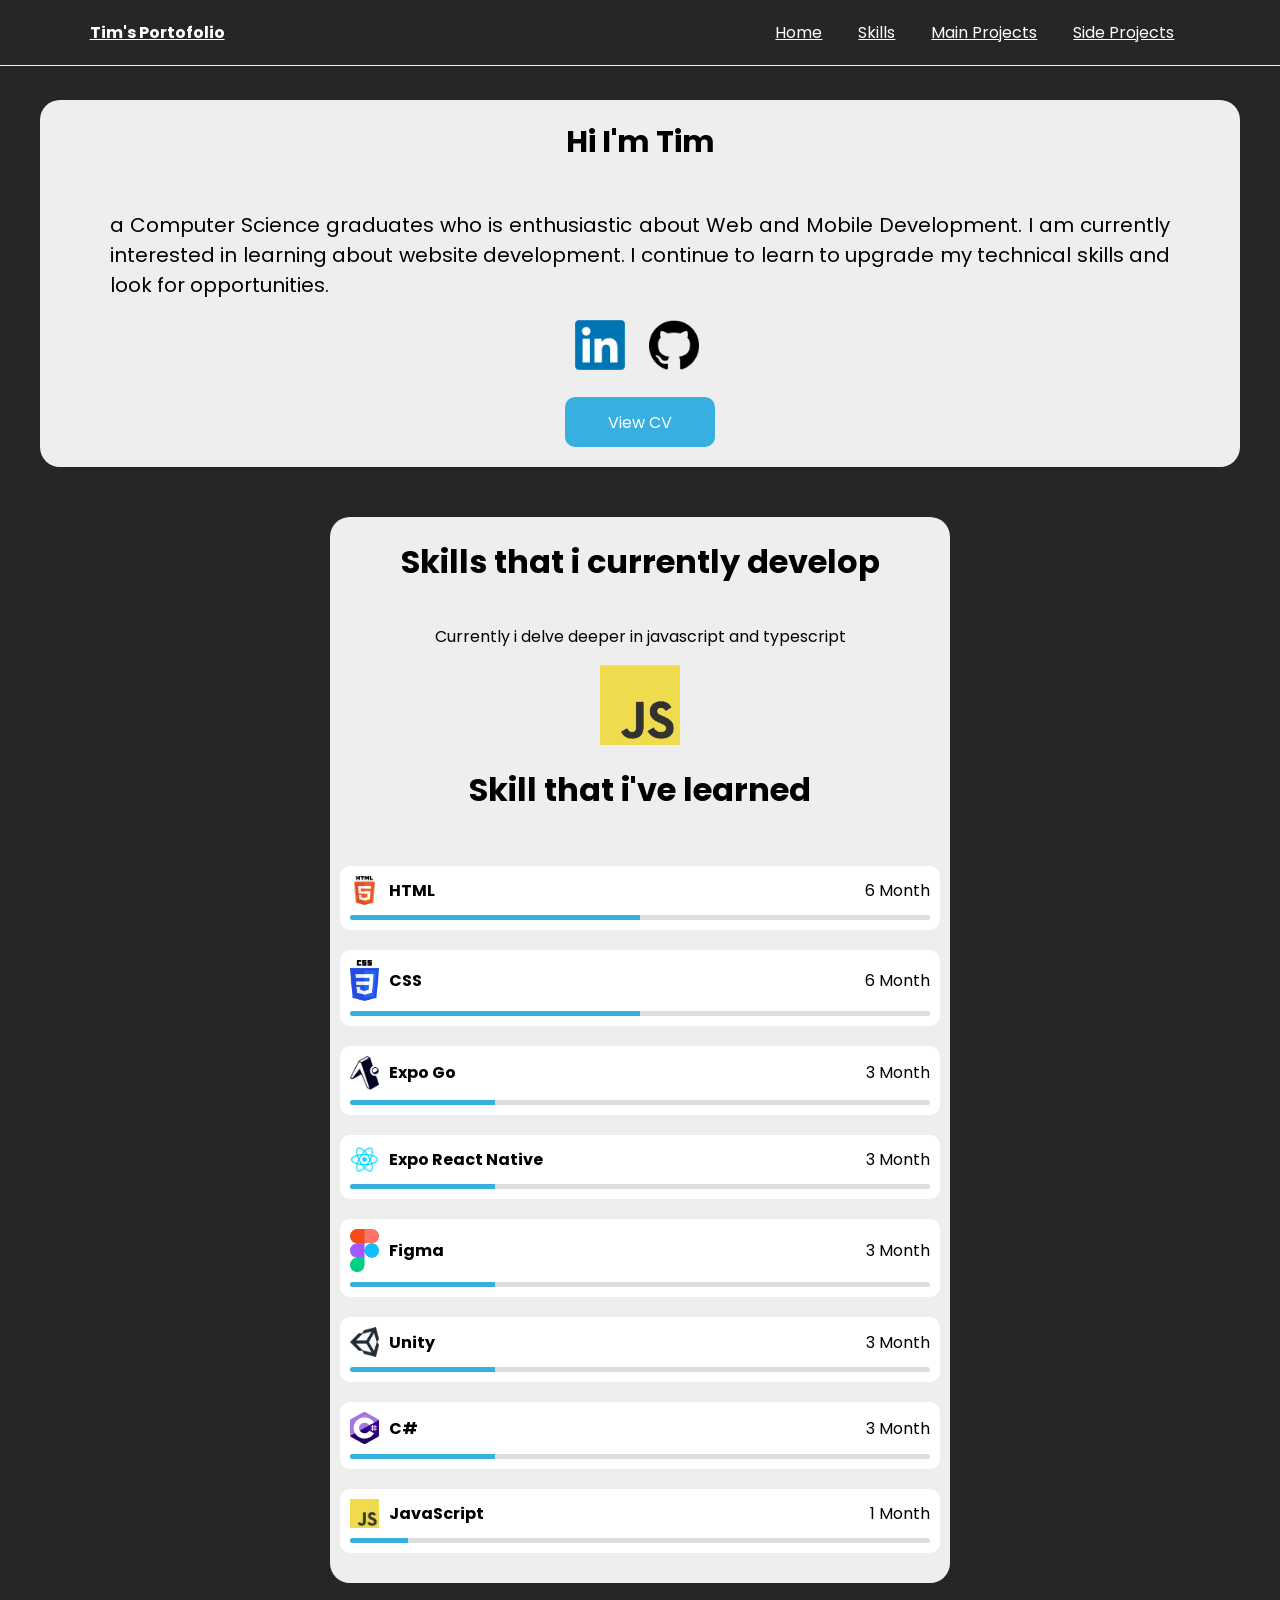
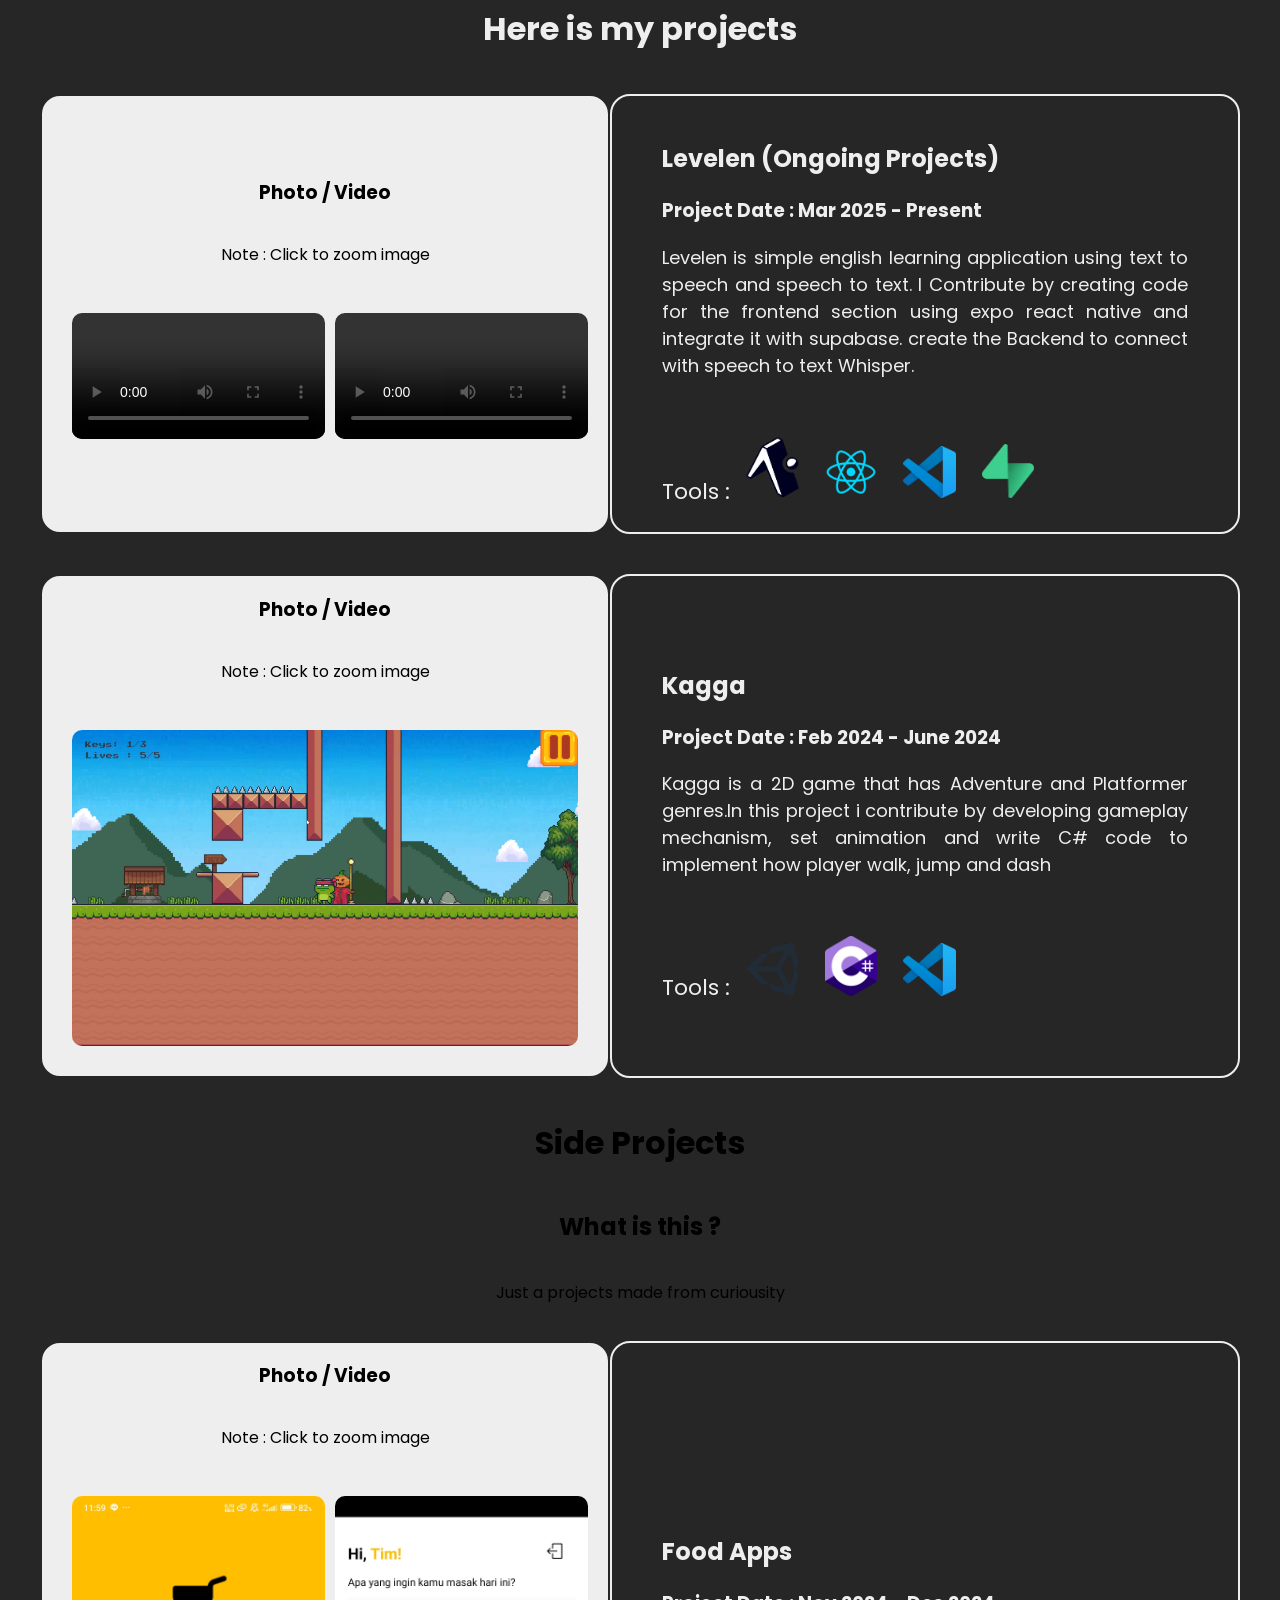
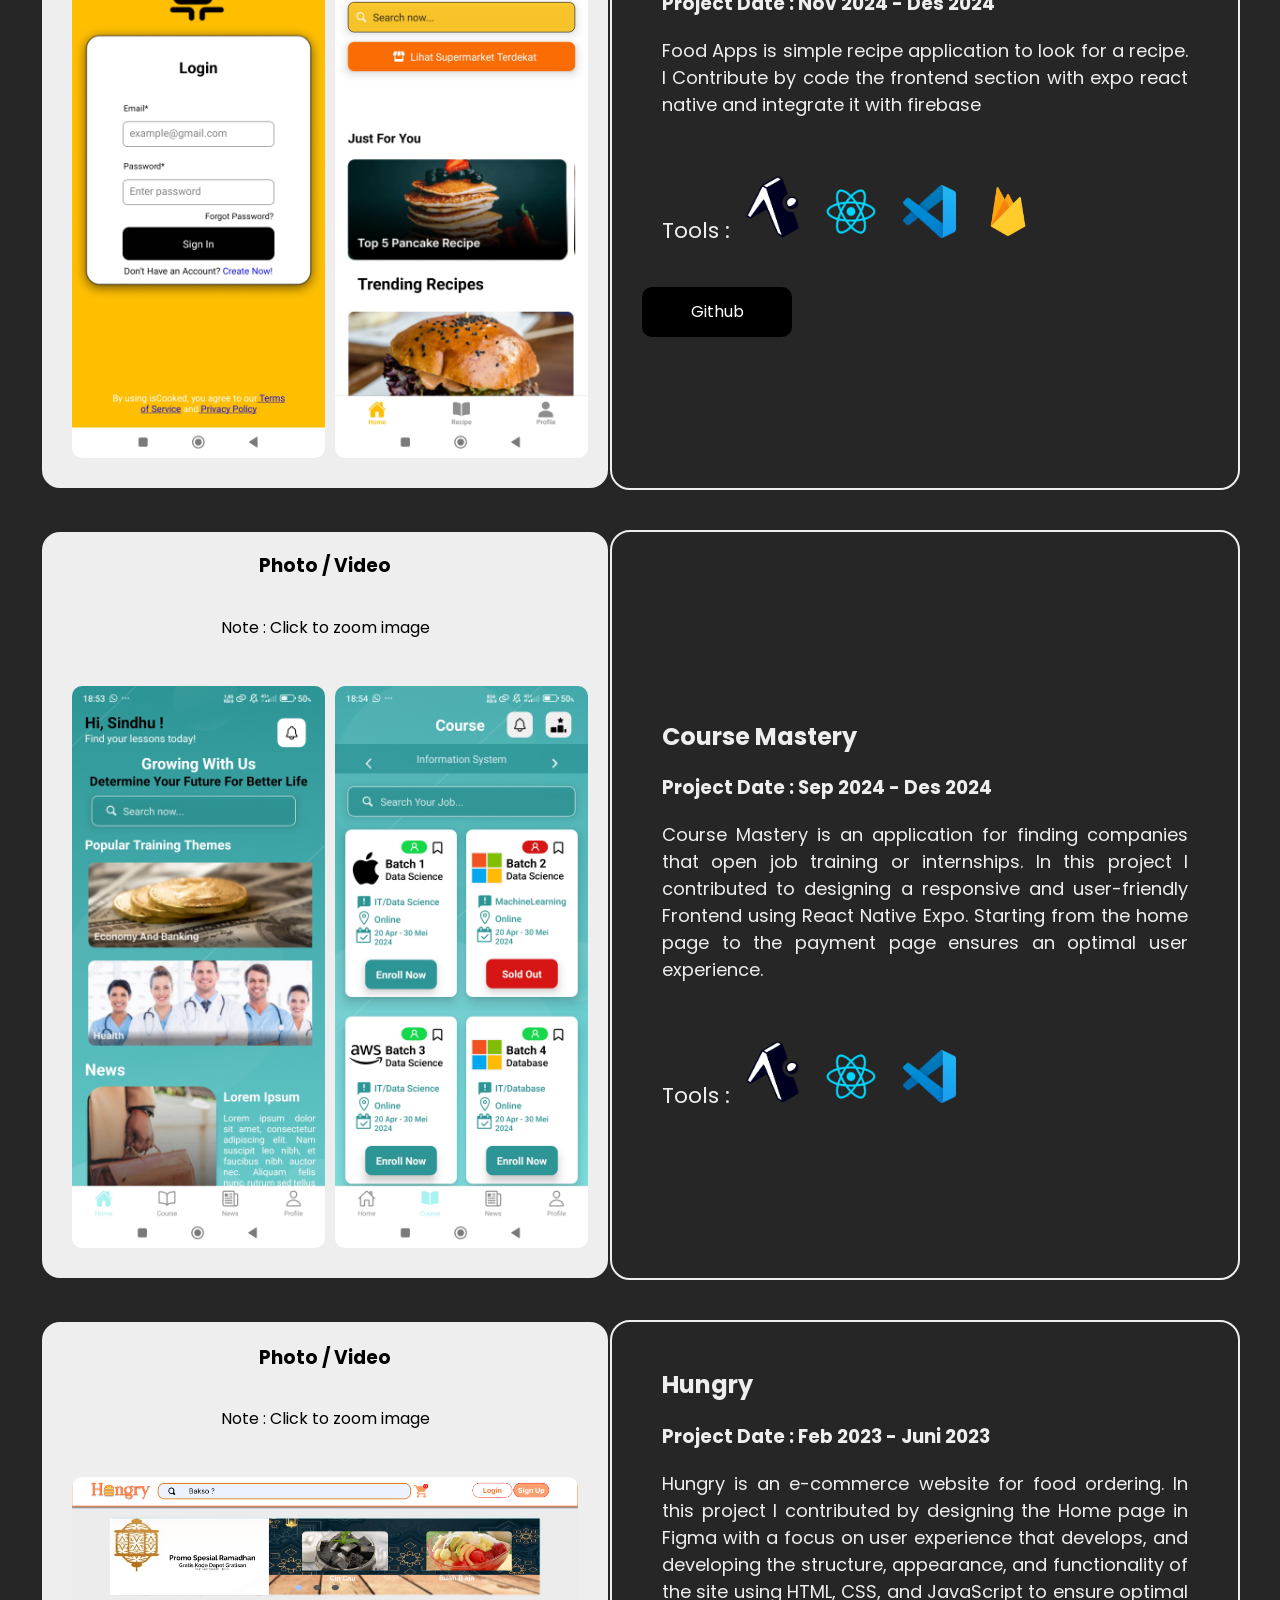
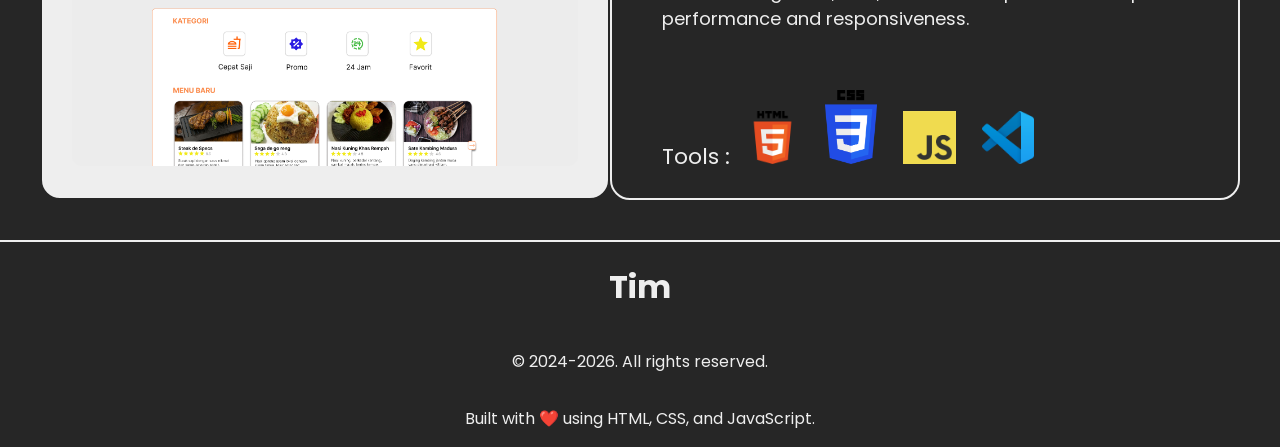
==== commit 3f1f7580: "ref: ref coloring" ====
--- a/index.html
+++ b/index.html
@@ -17,8 +17,9 @@
             <a href="#" class="navbarLogo">Tim's Portofolio</a>
             <div class="navbarNav">
                 <a href="#home">Home</a>
-                <a href="#skill">Skill</a>
-                <a href="#projects">Projects</a>
+                <a href="#skill">Skills</a>
+                <a href="#mainProjects">Main Projects</a>
+                <a href="#sideProjects">Side Projects</a>
             </div>
         </nav>
     </header>
@@ -32,10 +33,9 @@
         <!-- End Modal -->
         <div class="containerJumbo" id="home">
             <div class="containerIntro">
-                <!-- <span>Hi I'm Timotius&#128075;</span> <br> -->
                 <span>Hi I'm Tim</span> <br>
                 <p class="textIntro">
-                    a Computer Science student who is enthusiastic about computer science. I am currently interested in learning about website development. I continue to learn to upgrade my technical skills and look for opportunities to contribute to projects.
+                    a Computer Science graduates who is enthusiastic about Web and Mobile Development. I am currently interested in learning about website development. I continue to learn to upgrade my technical skills and look for opportunities.
                 </p>
                 <div class="containerLogo">
                     <a href="https://www.linkedin.com/in/timotius-priestian-rajaska-15275532b/"><img src="img/imgLinkedin.png" alt=""></a>
@@ -146,7 +146,7 @@
             
             
         </div>
-        <h1 id="projects">Here is my projects</h1>
+        <h1 id="mainProjects">Here is my projects</h1>
         <div class="containerContent">
             <aside>
                 <h3>Photo / Video</h3>
@@ -168,11 +168,64 @@
                     <img src="img/logoVScode.png" alt="VSCode" title="VSCode" class="imgLogo">
                     <img src="img/LogoSupabase.png" alt="VSCode" title="Firebase" class="imgLogo">
                 </article>
-                <div class="btn-github">
+                <!-- <div class="btn-github">
                         <a href="https://github.com/vDescent/Levelen-Frontend" target="_blank">Github</a>
-                </div>
-            </div>
-        </div>
+                </div> -->
+            </div>
+        </div>
+        
+        <!-- <div class="containerContent">
+            <aside>
+                <h3>Photo / Video</h3>
+                <p>Note : Click to zoom image</p>
+                <div id="photoSection" class="contentSection">
+                    <video src="img/GodotGameUp1.mp4" controls class="imgProject"></video>
+                </div>
+            </aside>
+            <div id="content">
+                <article>
+                    <h1>Godot Game</h1>
+                    <h3>Project Date : Des 2024 - Des 2024</h3>
+                    <p>Godot Game is a 2D game with Adventure and Platformer genres. In this project I played a role in designing gameplay mechanisms, animations, and graphic assets using Godot, as well as writing godot scripts to implement walking and jumping features.</p>
+                </article>
+                <article class="textTools">
+                    Tools : 
+                    <img src="img/logoGodot.png" alt="Godot" title="Godot"  class="imgLogo">
+                </article>
+            </div>
+        </div> -->
+        <div class="containerContent">
+            <aside>
+                <h3>Photo / Video</h3>
+                <p>Note : Click to zoom image</p>
+                <div id="photoSection" class="contentSection">
+                    <img src="img/porto1.png" alt="" class="imgProject">
+                    <img src="img/kagga2.png" alt="" class="imgProject">
+                    <img src="img/kagga3.png" alt="" class="imgProject">
+                    <img src="img/kagga4.png" alt="" class="imgProject">
+                    <img src="img/kagga5.png" alt="" class="imgProject">
+                    <img src="img/Kagga Gif.gif" alt="" class="imgProject">
+                </div>
+            </aside>
+            <div id="content">
+                <article>
+                    <h1>Kagga</h1>
+                    <h3>Project Date : Feb 2024 - June 2024</h3>
+                    <p>Kagga is a 2D game that has Adventure and Platformer genres.In this project i contribute by developing gameplay mechanism, set animation and write C# code to implement how player walk, jump and dash</p>
+                </article>
+                <article class="textTools">
+                    Tools : 
+                    <img src="img/logoUnity.png" alt="Unity" title="Unity"  class="imgLogo">
+                    <img src="img/logoC.png" alt="C#" title="C# (C Sharp)" class="imgLogo">
+                    <img src="img/logoVScode.png" alt="VSCode" title="VSCode" class="imgLogo">
+                </article>
+                
+            </div>
+        </div>
+        
+        <h1 id="sideProjects">Side Projects</h1>
+        <h2>What is this ?</h2>
+        <p>Just a projects made from curiousity</p>
         <div class="containerContent">
             <aside>
                 <h3>Photo / Video</h3>
@@ -228,55 +281,6 @@
                 </article>
             </div>
         </div>
-
-        <!-- <div class="containerContent">
-            <aside>
-                <h3>Photo / Video</h3>
-                <p>Note : Click to zoom image</p>
-                <div id="photoSection" class="contentSection">
-                    <video src="img/GodotGameUp1.mp4" controls class="imgProject"></video>
-                </div>
-            </aside>
-            <div id="content">
-                <article>
-                    <h1>Godot Game</h1>
-                    <h3>Project Date : Des 2024 - Des 2024</h3>
-                    <p>Godot Game is a 2D game with Adventure and Platformer genres. In this project I played a role in designing gameplay mechanisms, animations, and graphic assets using Godot, as well as writing godot scripts to implement walking and jumping features.</p>
-                </article>
-                <article class="textTools">
-                    Tools : 
-                    <img src="img/logoGodot.png" alt="Godot" title="Godot"  class="imgLogo">
-                </article>
-            </div>
-        </div> -->
-        <div class="containerContent">
-            <aside>
-                <h3>Photo / Video</h3>
-                <p>Note : Click to zoom image</p>
-                <div id="photoSection" class="contentSection">
-                    <img src="img/porto1.png" alt="" class="imgProject">
-                    <img src="img/kagga2.png" alt="" class="imgProject">
-                    <img src="img/kagga3.png" alt="" class="imgProject">
-                    <img src="img/kagga4.png" alt="" class="imgProject">
-                    <img src="img/kagga5.png" alt="" class="imgProject">
-                    <img src="img/Kagga Gif.gif" alt="" class="imgProject">
-                </div>
-            </aside>
-            <div id="content">
-                <article>
-                    <h1>Kagga</h1>
-                    <h3>Project Date : Feb 2024 - June 2024</h3>
-                    <p>Kagga is a 2D game that has Adventure and Platformer genres.In this project i contribute by developing gameplay mechanism, set animation and write C# code to implement how player walk, jump and dash</p>
-                </article>
-                <article class="textTools">
-                    Tools : 
-                    <img src="img/logoUnity.png" alt="Unity" title="Unity"  class="imgLogo">
-                    <img src="img/logoC.png" alt="C#" title="C# (C Sharp)" class="imgLogo">
-                    <img src="img/logoVScode.png" alt="VSCode" title="VSCode" class="imgLogo">
-                </article>
-                
-            </div>
-        </div>
         <div class="containerContent">
             <aside>
                 <h3>Photo / Video</h3>
@@ -303,7 +307,9 @@
                 </article>
             </div>
         </div>
-        <h2 class="textCool">Another cool projects coming soon&#128513;</h2>
+        
+        
+        <!-- <h2 class="textCool">Another cool projects coming soon&#128513;</h2> -->
         
         
         
@@ -316,8 +322,8 @@
         </div> -->
     </main>
     <footer>
-        <h1>Timotius</h1>
-        <p>&copy; 2024 Timotius. All rights reserved.</p>
+        <h1>Tim</h1>
+        <p>&copy; 2024-2026. All rights reserved.</p>
         <p>Built with ❤️ using HTML, CSS, and JavaScript.</p>
     </footer>
     <script src="js/main.js"></script>
--- a/styles/styles.css
+++ b/styles/styles.css
@@ -91,7 +91,8 @@
     justify-content: center;
     align-items: center;
     flex-direction: column;
-    background-color: var(--third-yellow);  
+    /* background-color: var(--third-yellow);   */
+    background-color: var(--light-theme);  
     padding: 20px;
     margin: 0px 20px;
     border-radius: 20px;
@@ -167,7 +168,8 @@
     flex-direction: column;
     align-items: center;
     margin: 50px 0 0 0;
-    background-color: var(--third-yellow);
+    /* background-color: var(--third-yellow); */
+    background-color: var(--light-theme);
     border-radius: 20px;
 }
 
@@ -253,7 +255,7 @@
 /* Skill END */
 
 /* PROJECT START */
-#projects{
+#mainProjects{
     text-align: center;
     color: var(--light-theme);
 }
@@ -273,7 +275,10 @@
     flex-direction: column;
     justify-content: center;
     /* align-items: center; */
-    background-color: var(--first-blue);
+    /* background-color: var(--first-blue); */
+    color: var(--light-theme);
+    background-color: var(--dark-theme);
+    border: solid 2px var(--light-theme);
     border-radius: 20px;
     padding: 5px 30px;
 }
@@ -284,7 +289,9 @@
     flex-direction: column;
     align-items: center;
     justify-content: center;
-    background-color:var(--third-yellow);
+    /* background-color:var(--third-yellow); */
+    background-color:var(--light-theme);
+    border: solid 2px var(--dark-theme);
     border-radius: 20px;
 }
 
@@ -390,7 +397,9 @@
     flex-direction: column;
     /* justify-content: center; */
     align-items: center;
-    background-color: var(--first-blue);
+    color: var(--light-theme);
+    border-top: solid 2px var(--light-theme);
+    background-color: var(--dark-theme);
 }
 
 /* FOOTER END */
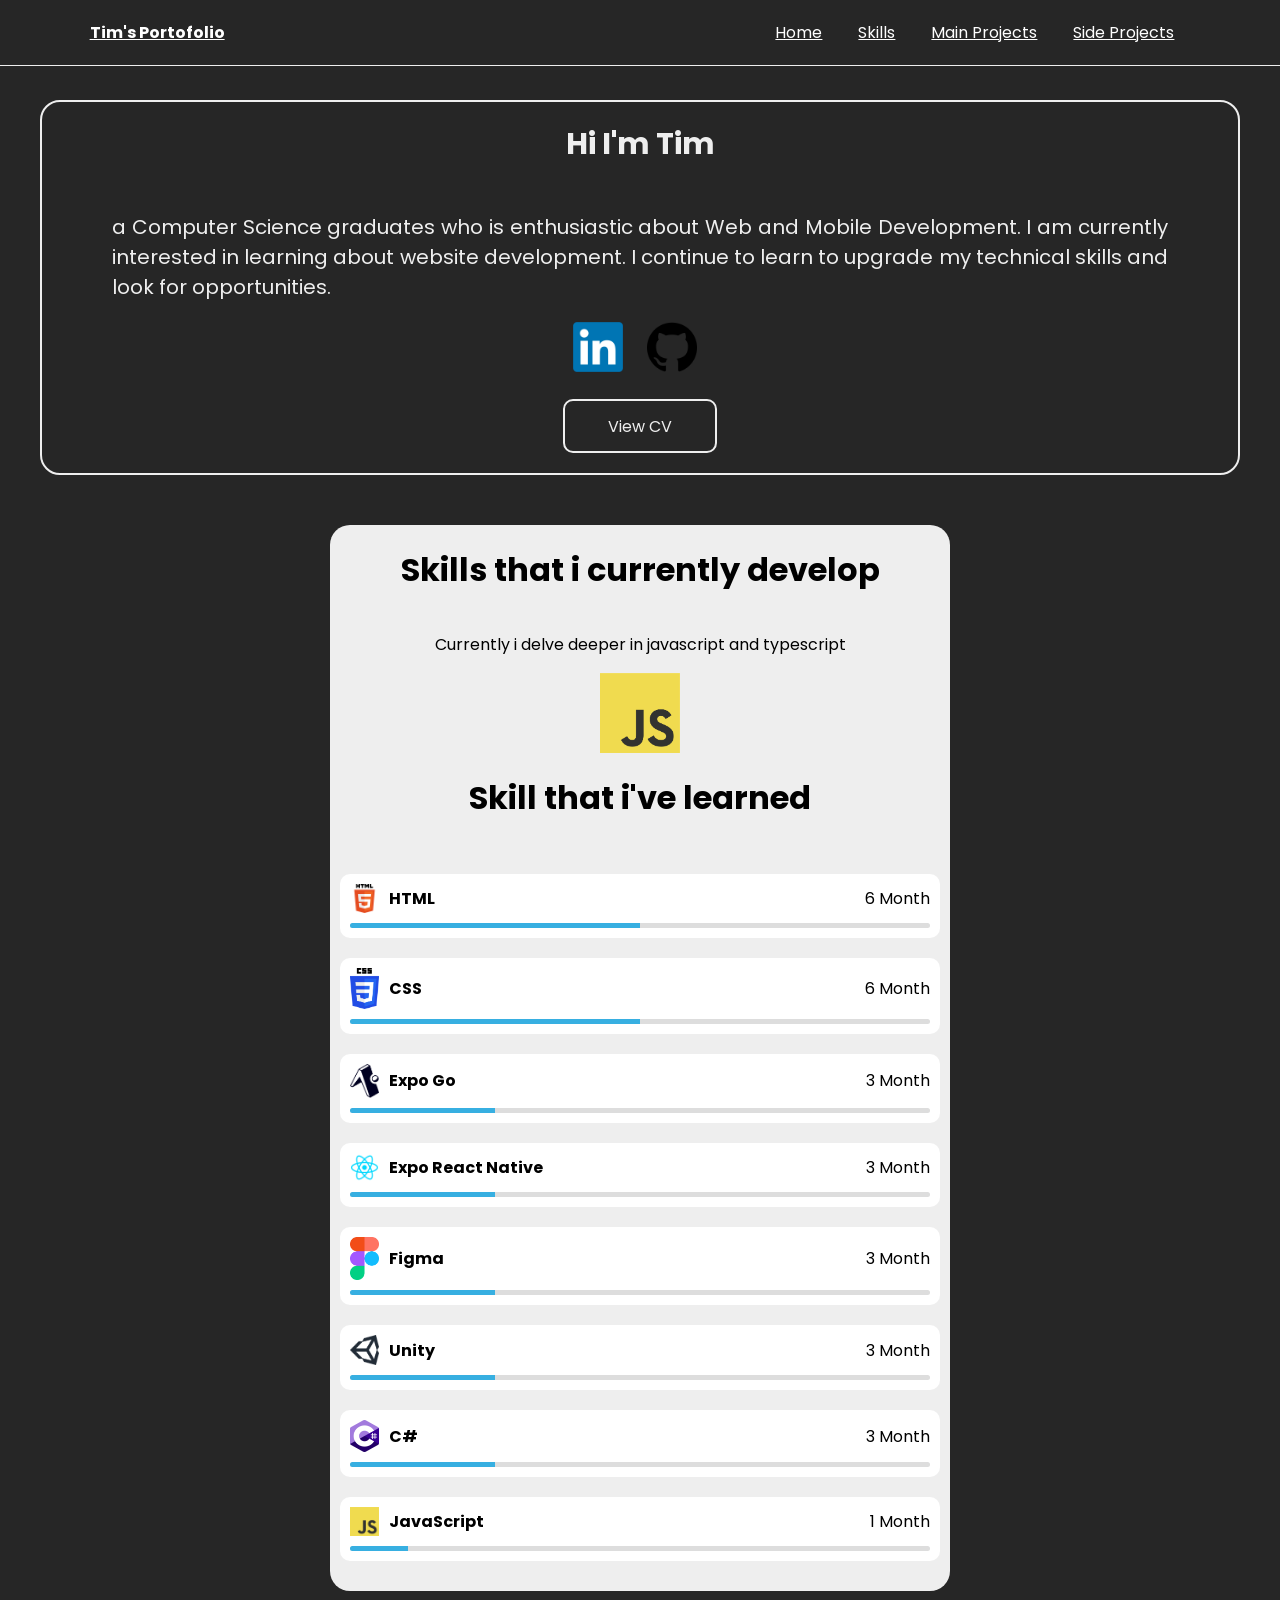
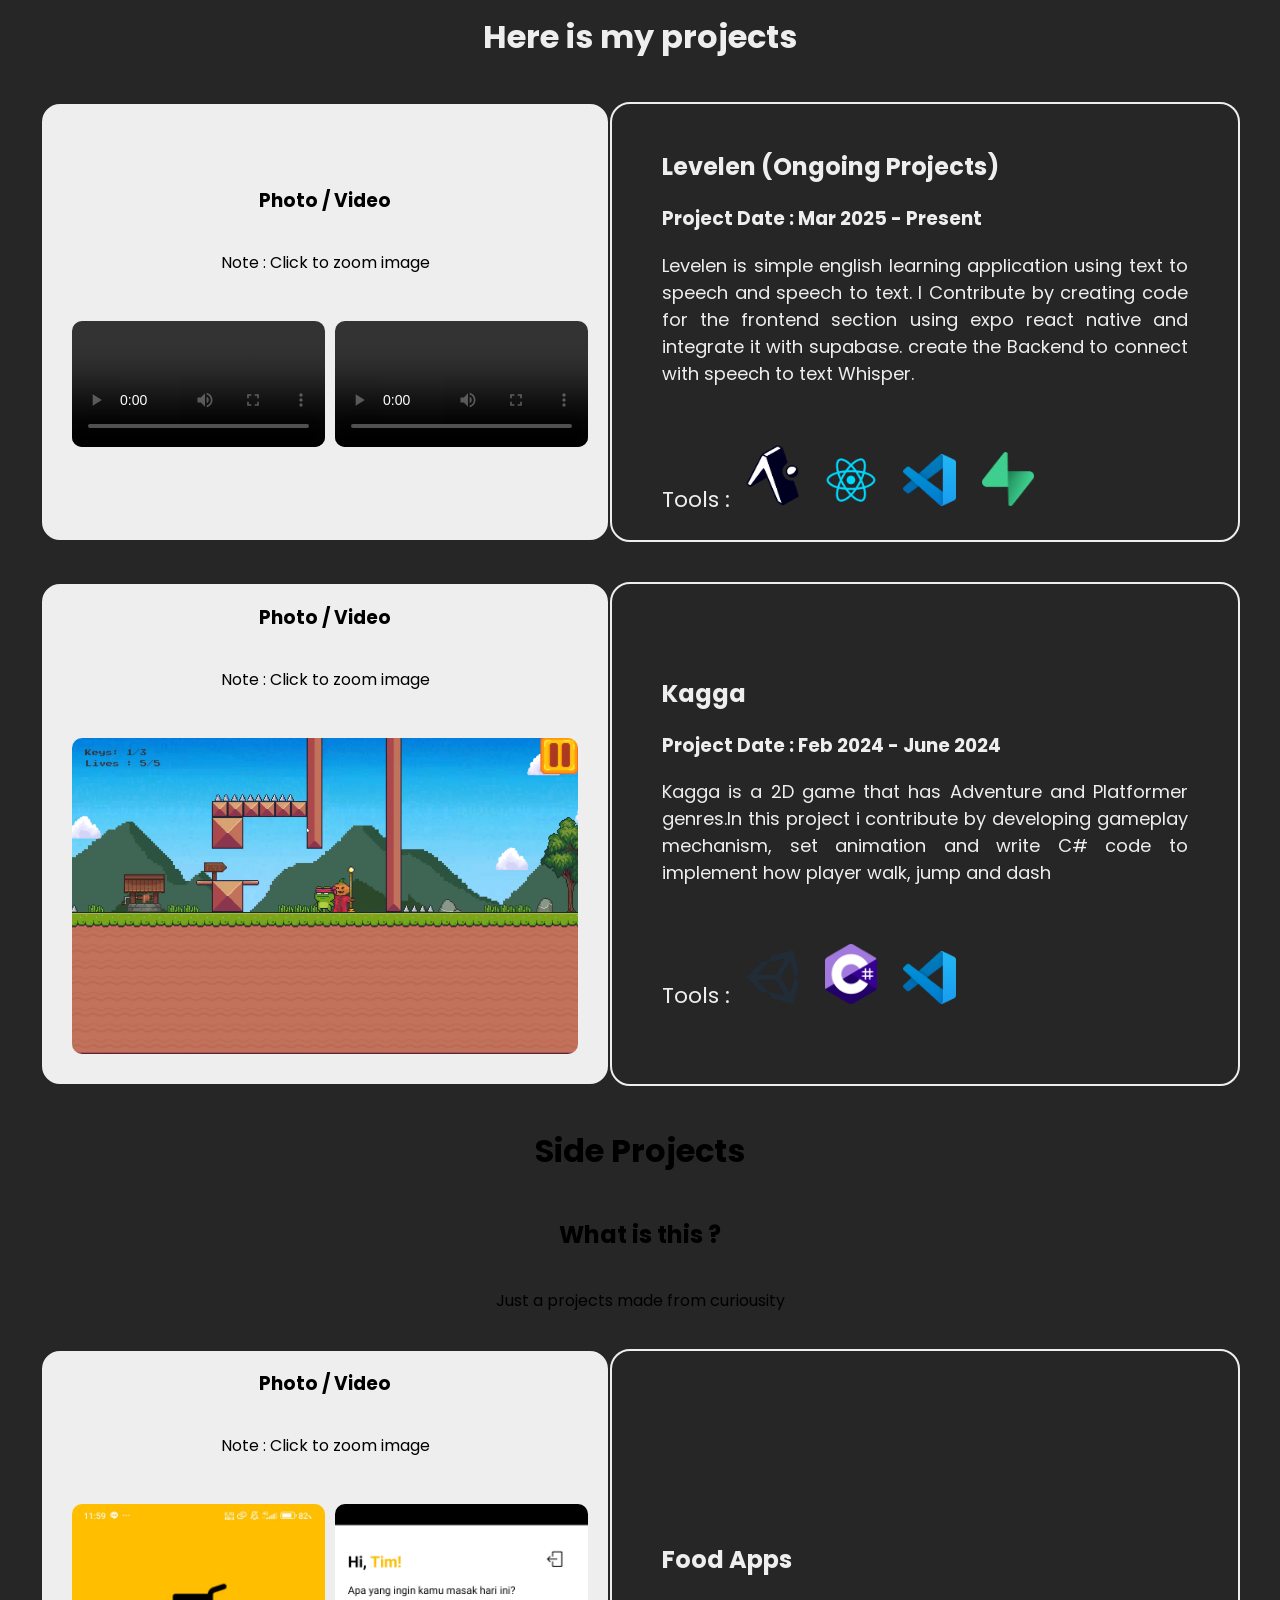
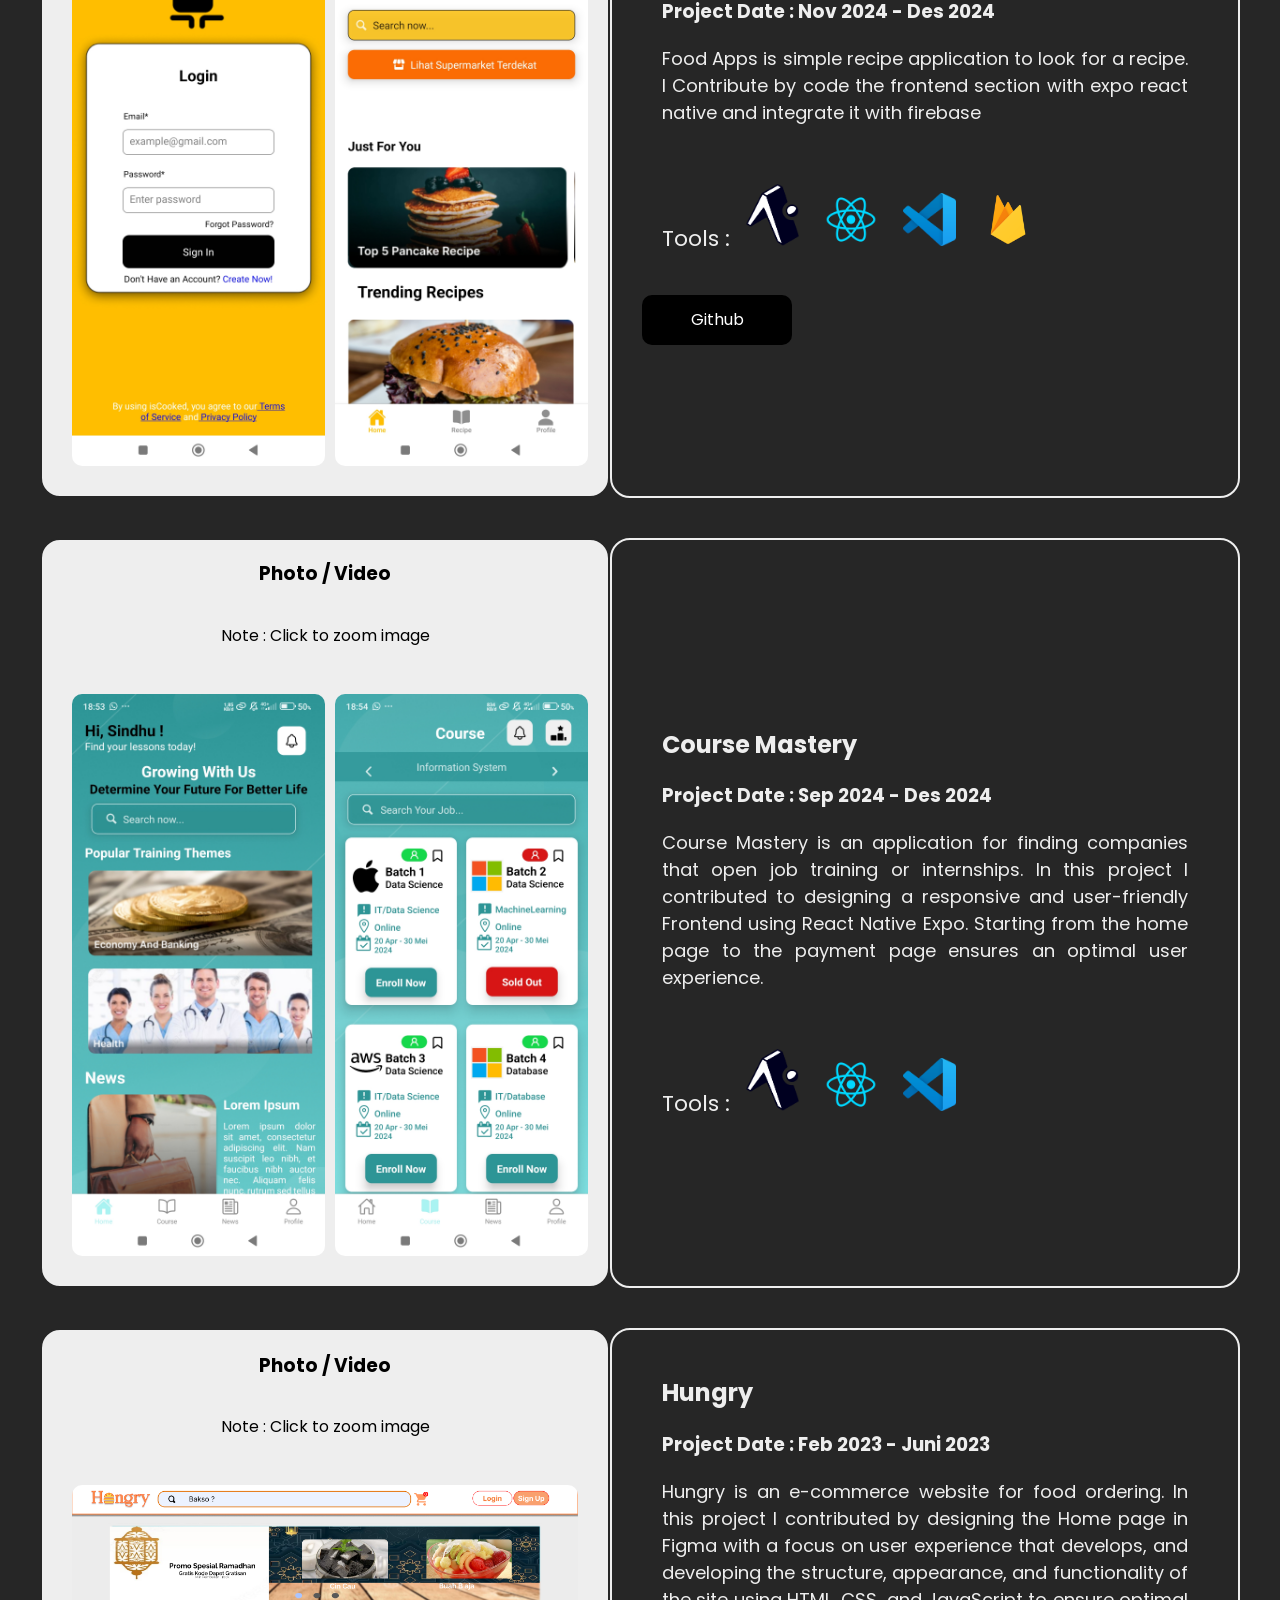
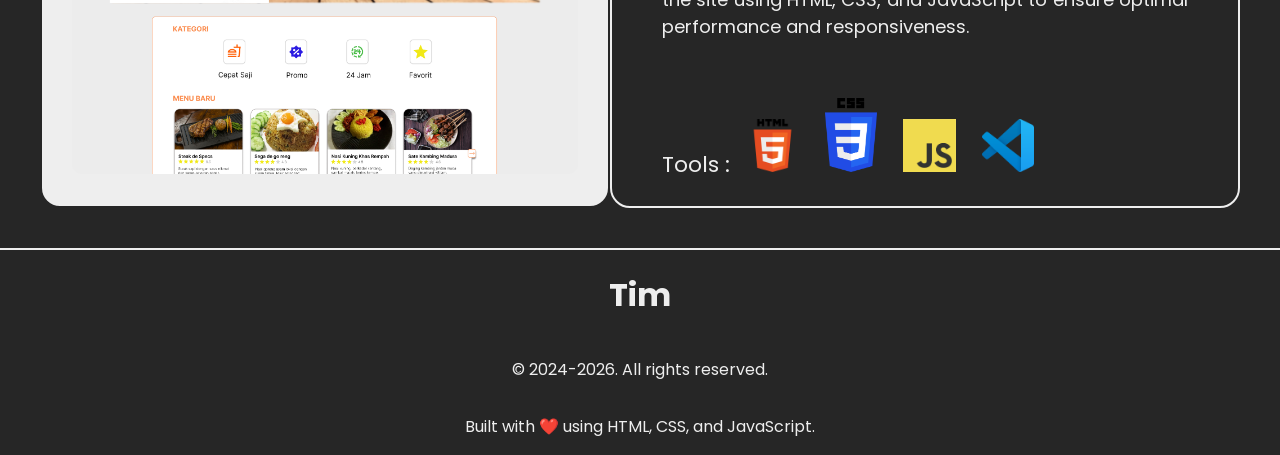
==== commit e578cf73: "ref: ref title and #home" ====
--- a/index.html
+++ b/index.html
@@ -8,7 +8,7 @@
     <link rel="preconnect" href="https://fonts.googleapis.com">
     <link rel="preconnect" href="https://fonts.gstatic.com" crossorigin>
     <link href="https://fonts.googleapis.com/css2?family=Poppins:ital,wght@0,100;0,200;0,300;0,400;0,500;0,600;0,700;0,800;0,900;1,100;1,200;1,300;1,400;1,500;1,600;1,700;1,800;1,900&display=swap" rel="stylesheet">
-    <title>Timotius Portfolio</title>
+    <title>Tim's Portfolio</title>
 </head>
 <body>
     
--- a/styles/styles.css
+++ b/styles/styles.css
@@ -92,7 +92,9 @@
     align-items: center;
     flex-direction: column;
     /* background-color: var(--third-yellow);   */
-    background-color: var(--light-theme);  
+    color: var(--light-theme);
+    background-color: var(--dark-theme);  
+    border: 2px solid var(--light-theme);
     padding: 20px;
     margin: 0px 20px;
     border-radius: 20px;
@@ -120,7 +122,8 @@
     display: flex;
     height: 50px;
     width: 150px;
-    background-color: var(--first-blue);
+    background-color: var(--dark-theme);
+    border: solid 2px var(--light-theme);
     border-radius: 10px;
     justify-content: center;
     align-items: center;
@@ -128,9 +131,18 @@
 }
 .containerPortfolio a{
     text-align: center;
-    color: white;
+    color: var(--light-theme);
     text-decoration: none;
     font-family: var(--font);
+}
+
+.containerPortfolio:hover{
+    background-color: var(--light-theme);
+    cursor: pointer;
+    color: var(--dark-theme);
+}
+.containerPortfolio a:hover{
+    color: var(--dark-theme);
 }
 
 .containerJumbo .containerIntro span{
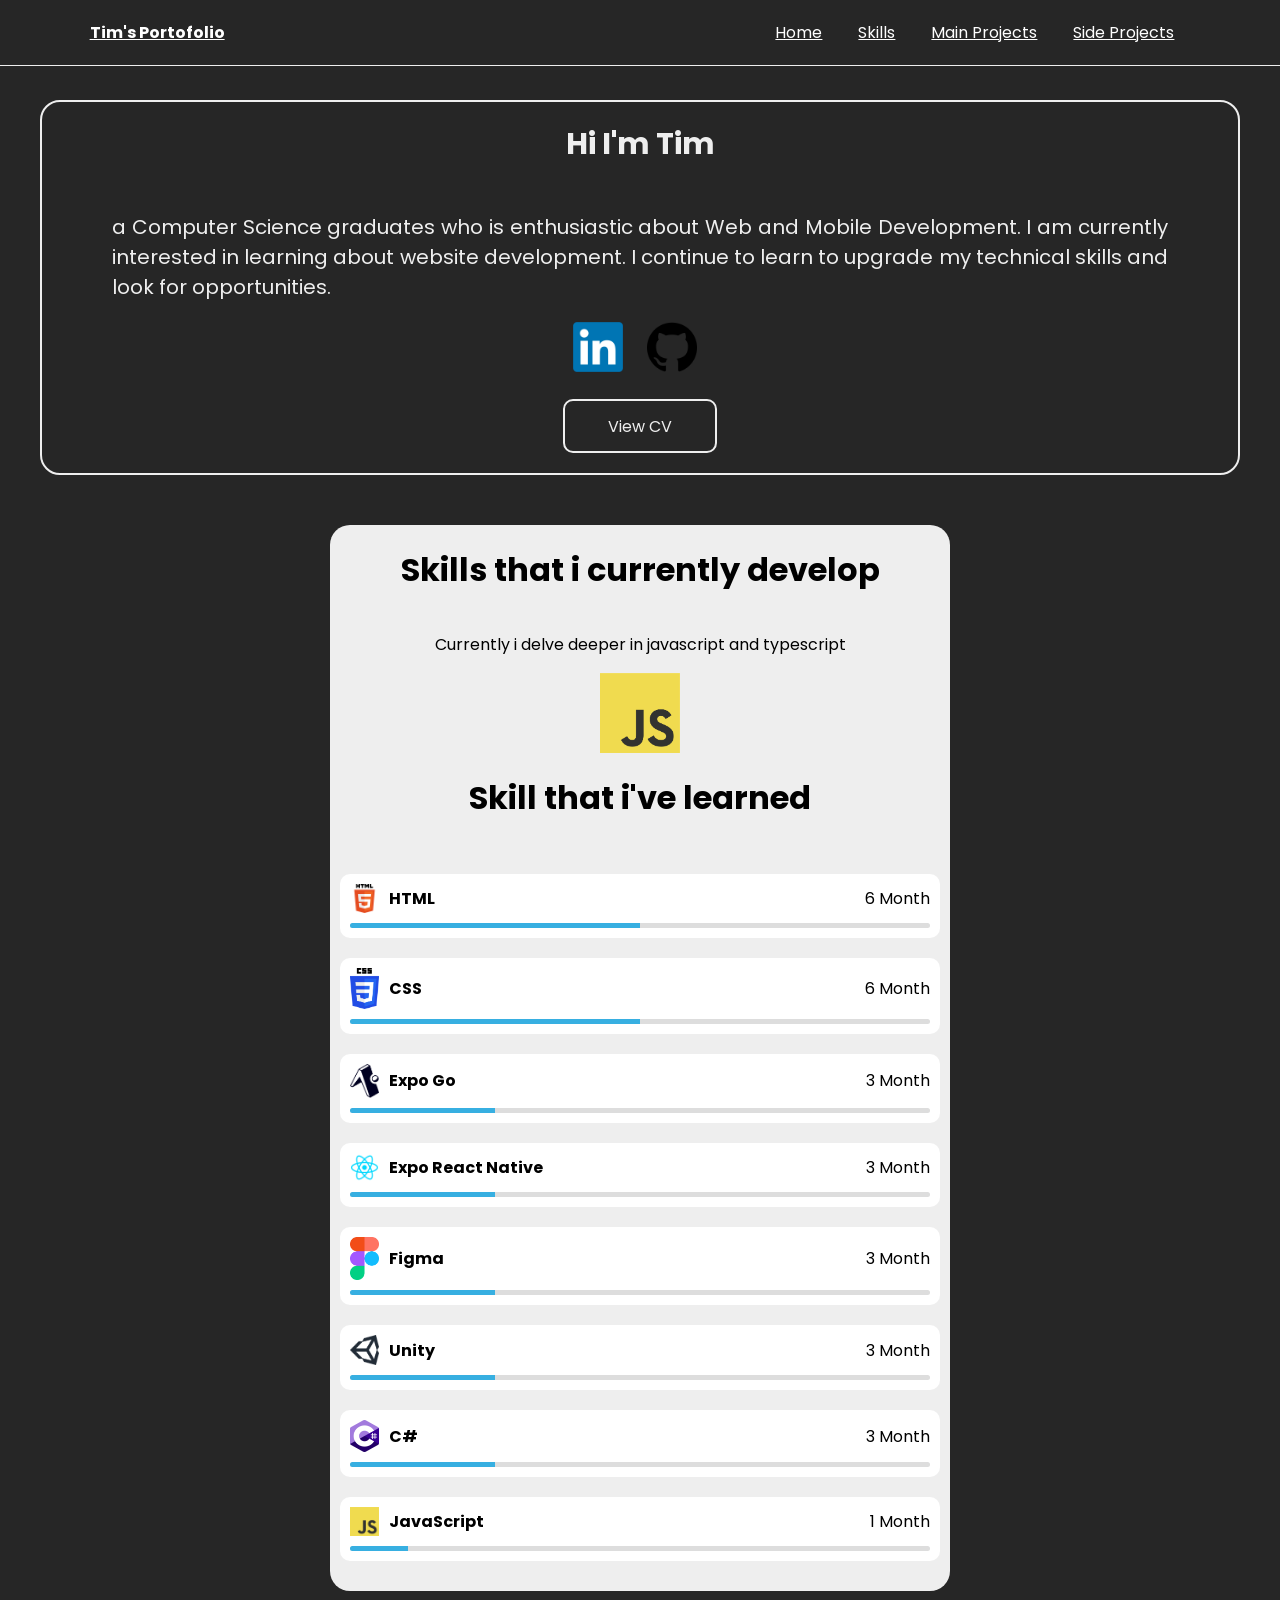
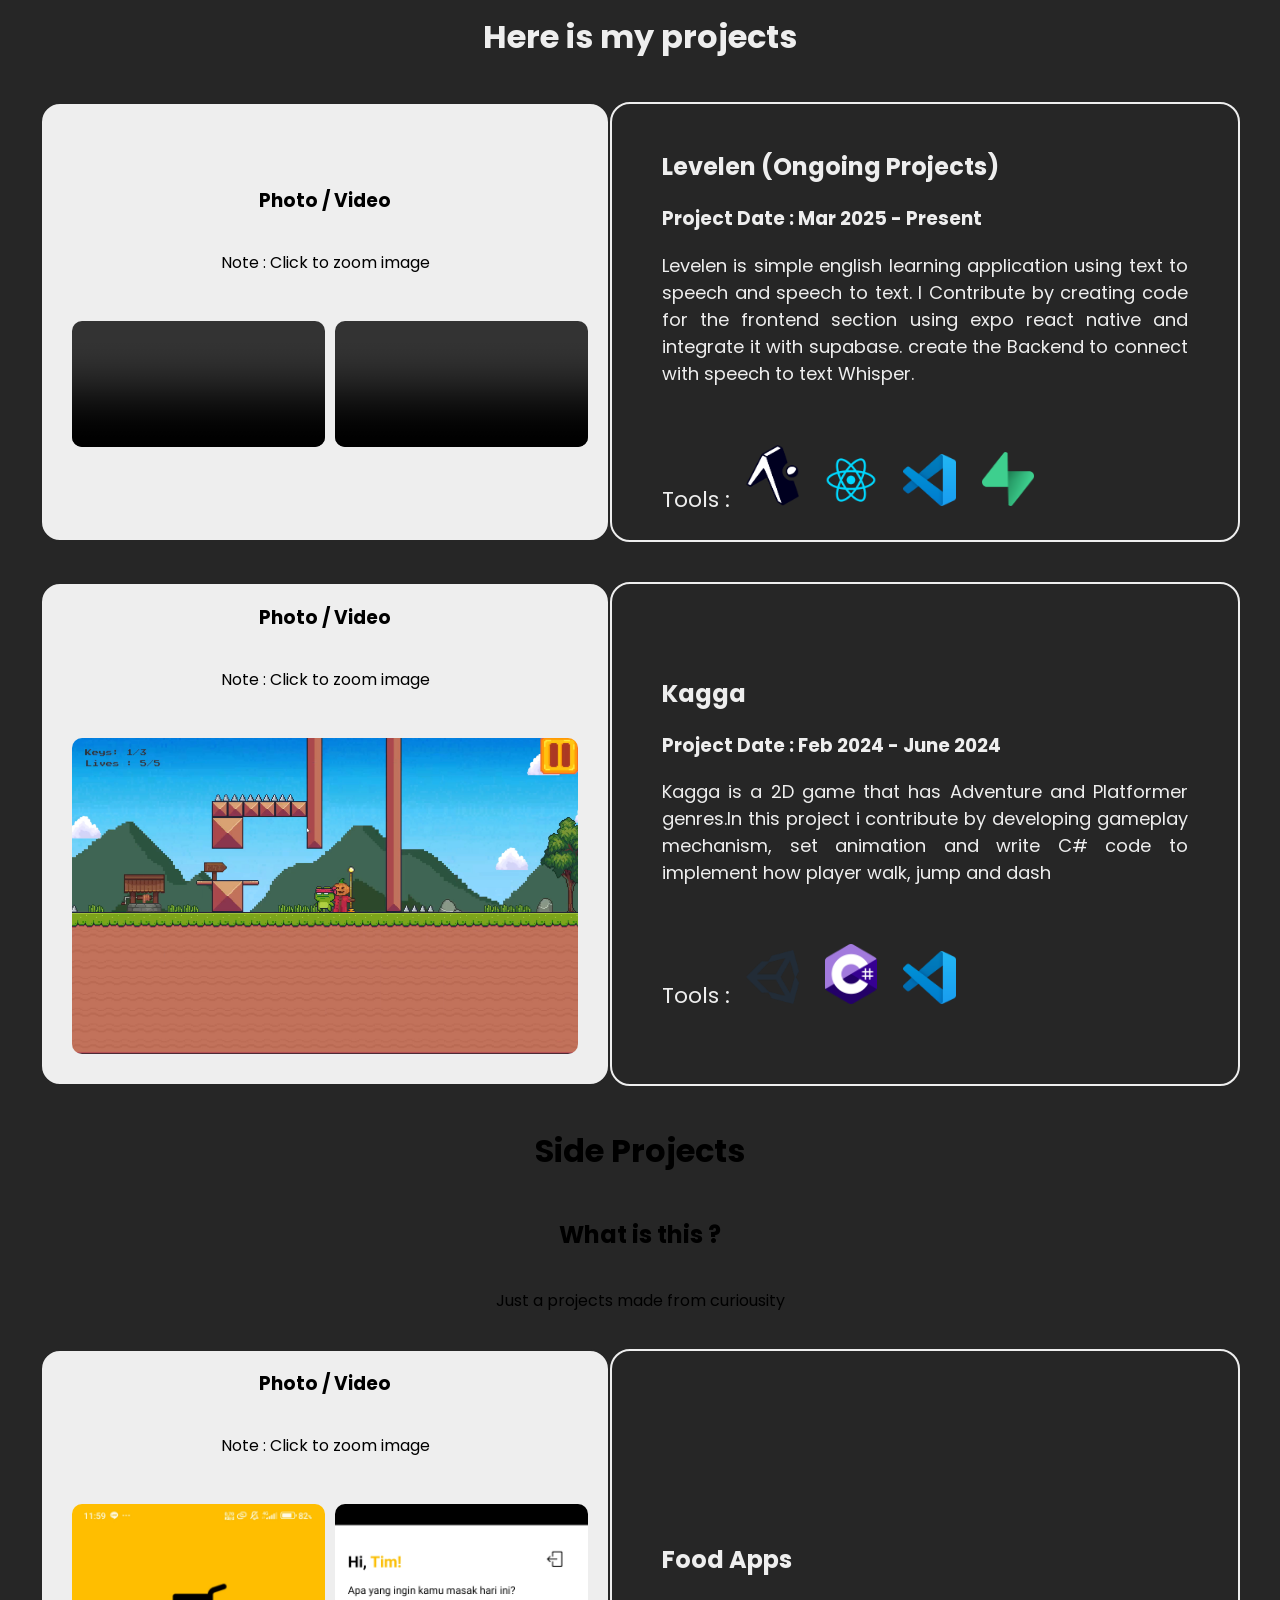
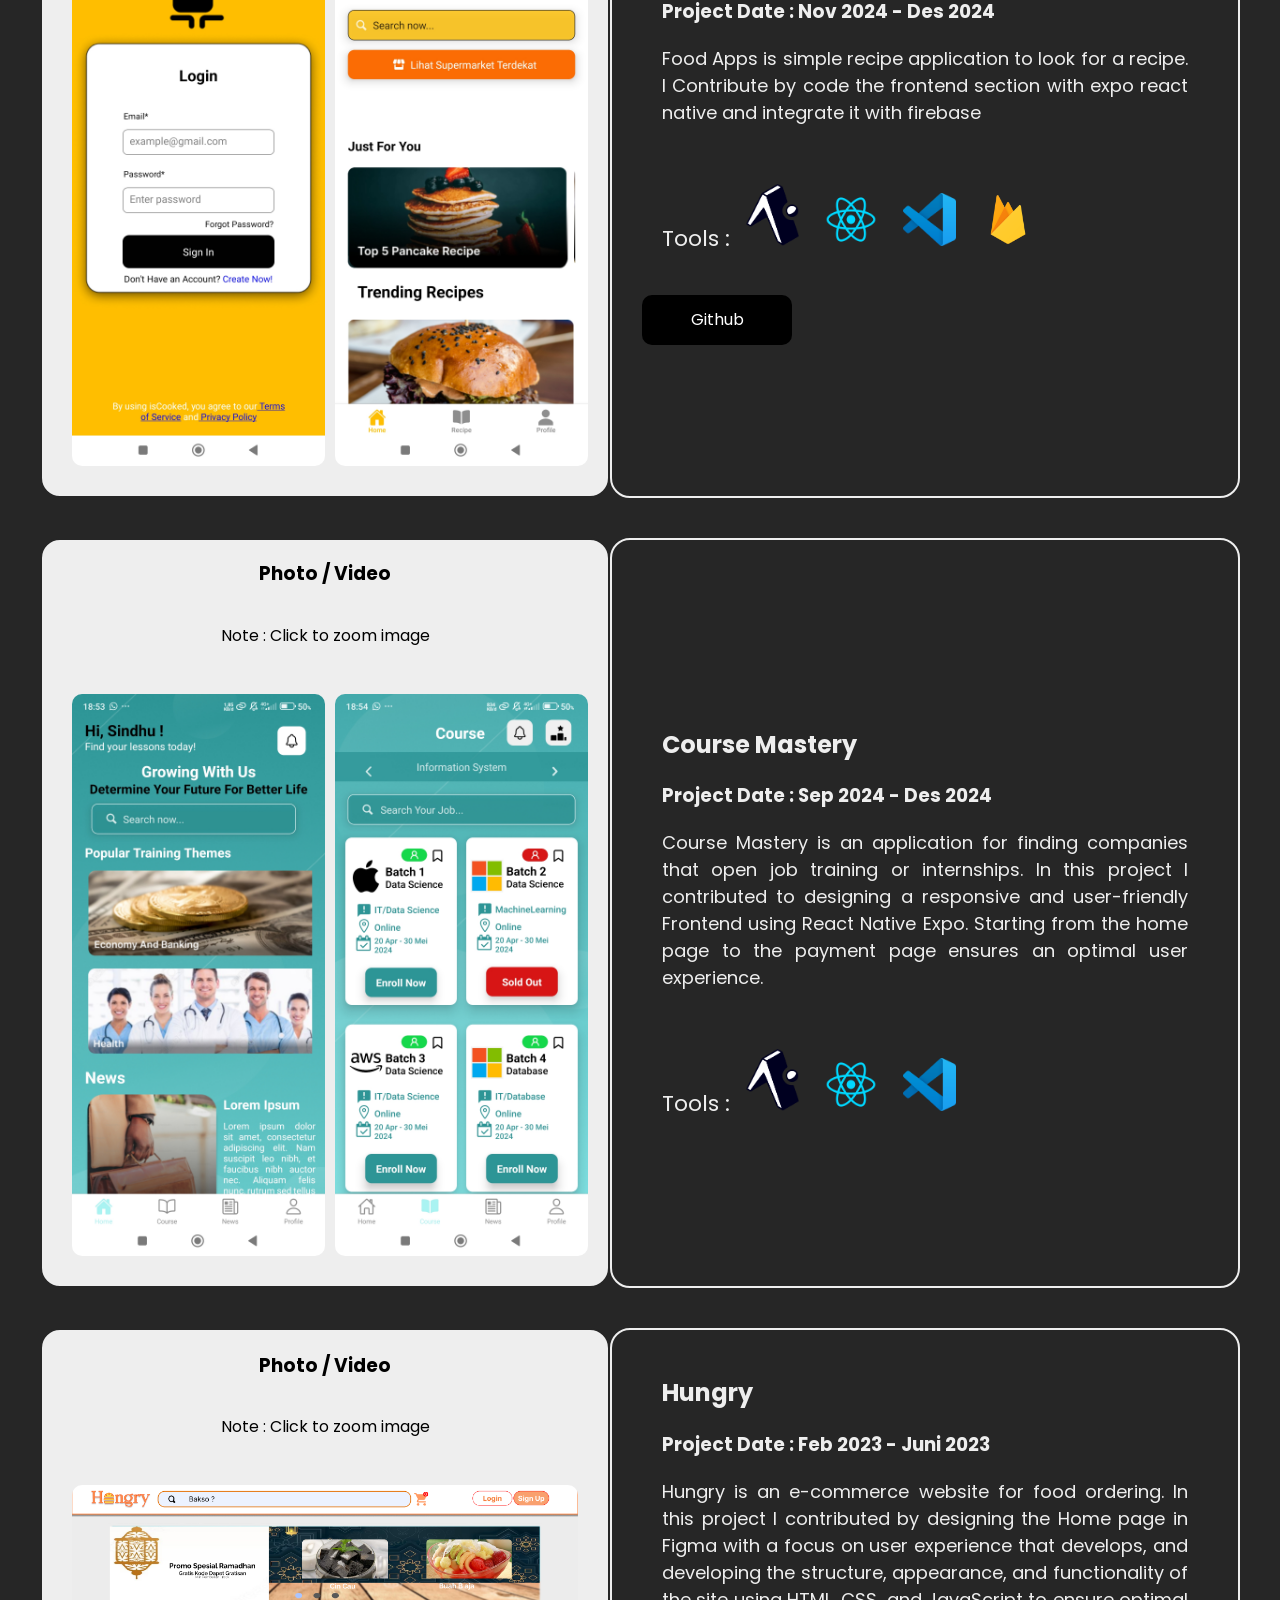
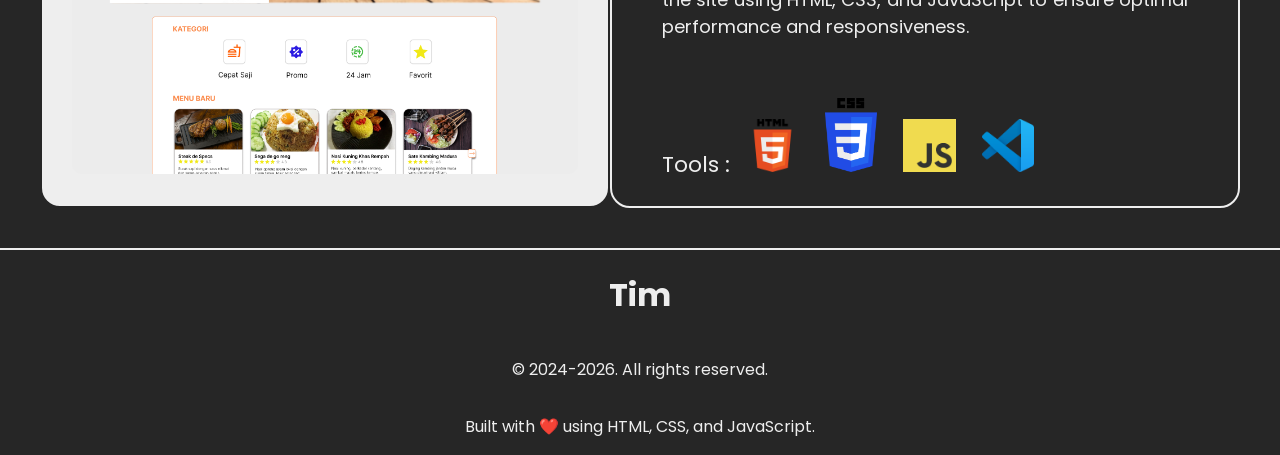
==== commit 3dc3f1fb: "ref: update cv and some coloring" ====
--- a/index.html
+++ b/index.html
@@ -41,7 +41,7 @@
                     <a href="https://www.linkedin.com/in/timotius-priestian-rajaska-15275532b/"><img src="img/imgLinkedin.png" alt=""></a>
                     <a href="https://github.com/vDescent"><img src="img/imgGithub.png" alt=""></a>
                     <div class="containerPortfolio">
-                        <a href="CVTimotius.pdf" target="_blank">View CV</a>
+                        <a href="TimCV.pdf" target="_blank">View CV</a>
                     </div>
                 </div>
             </div>
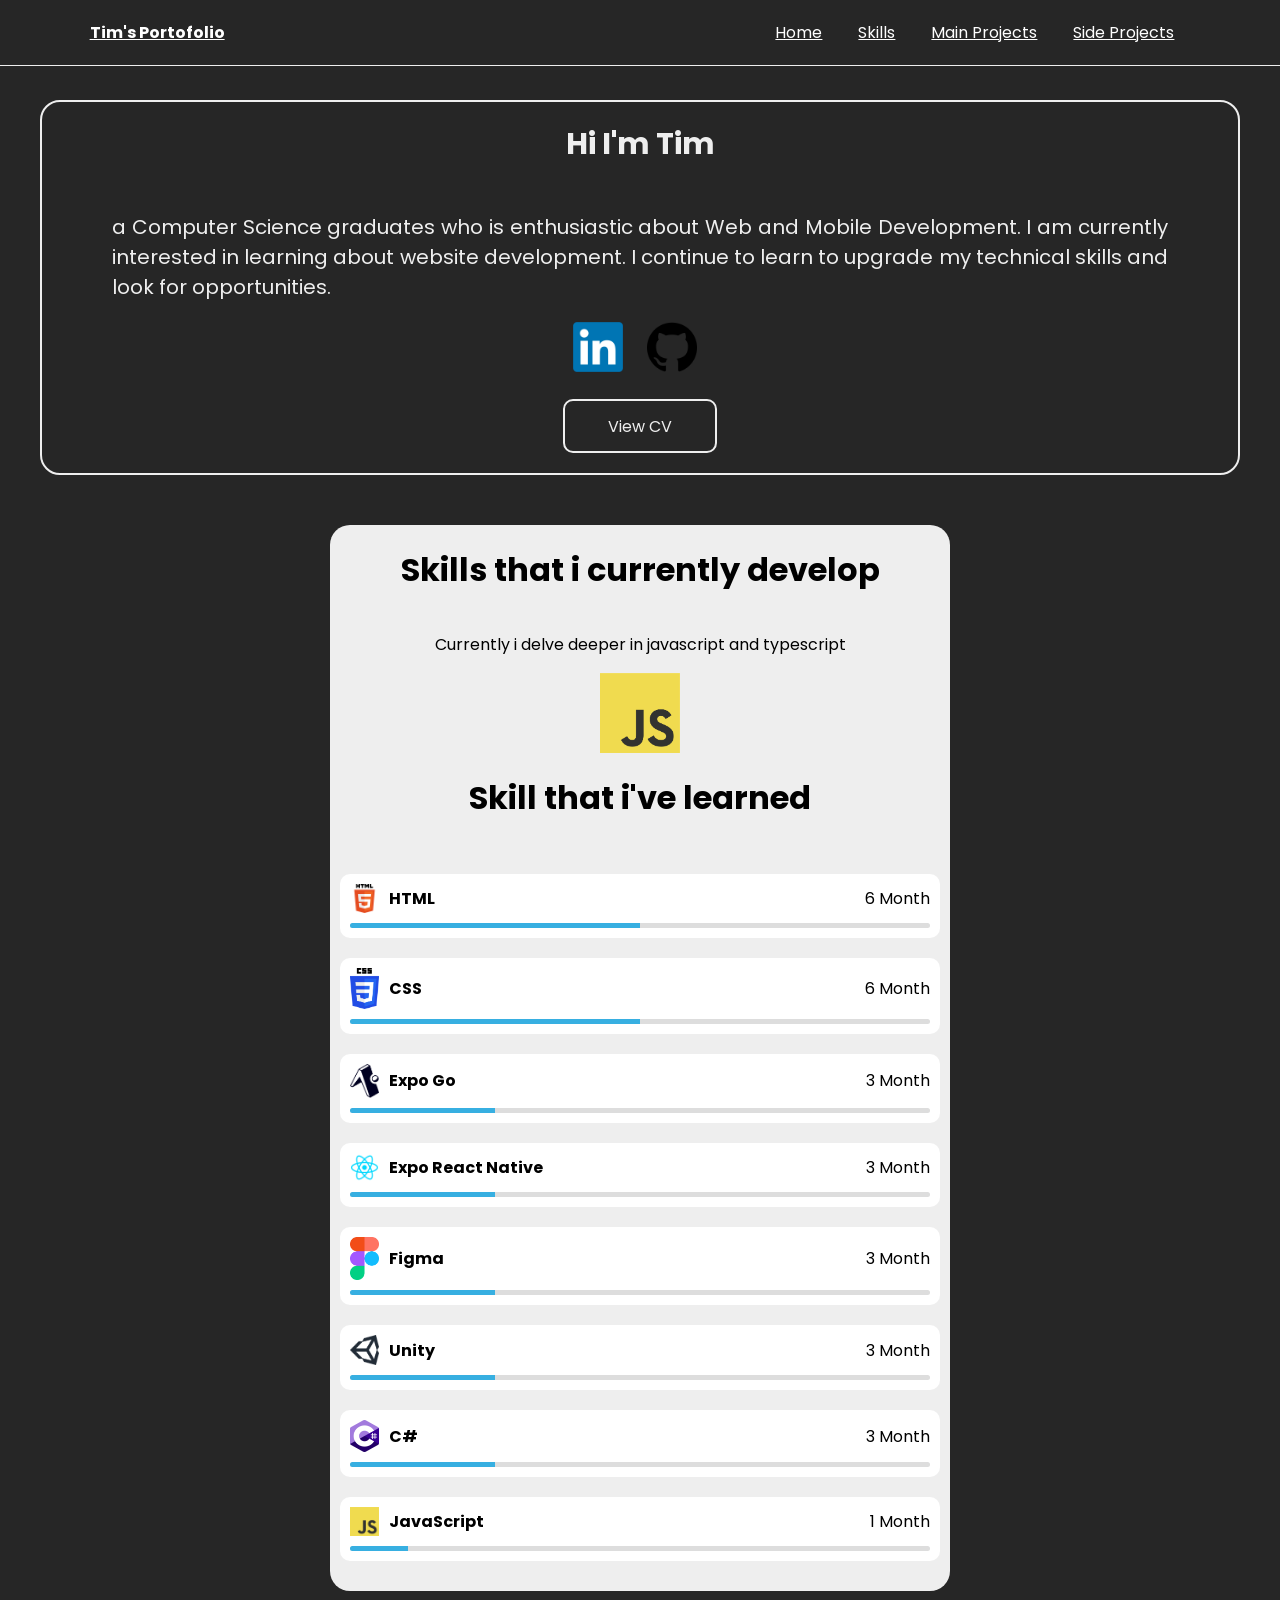
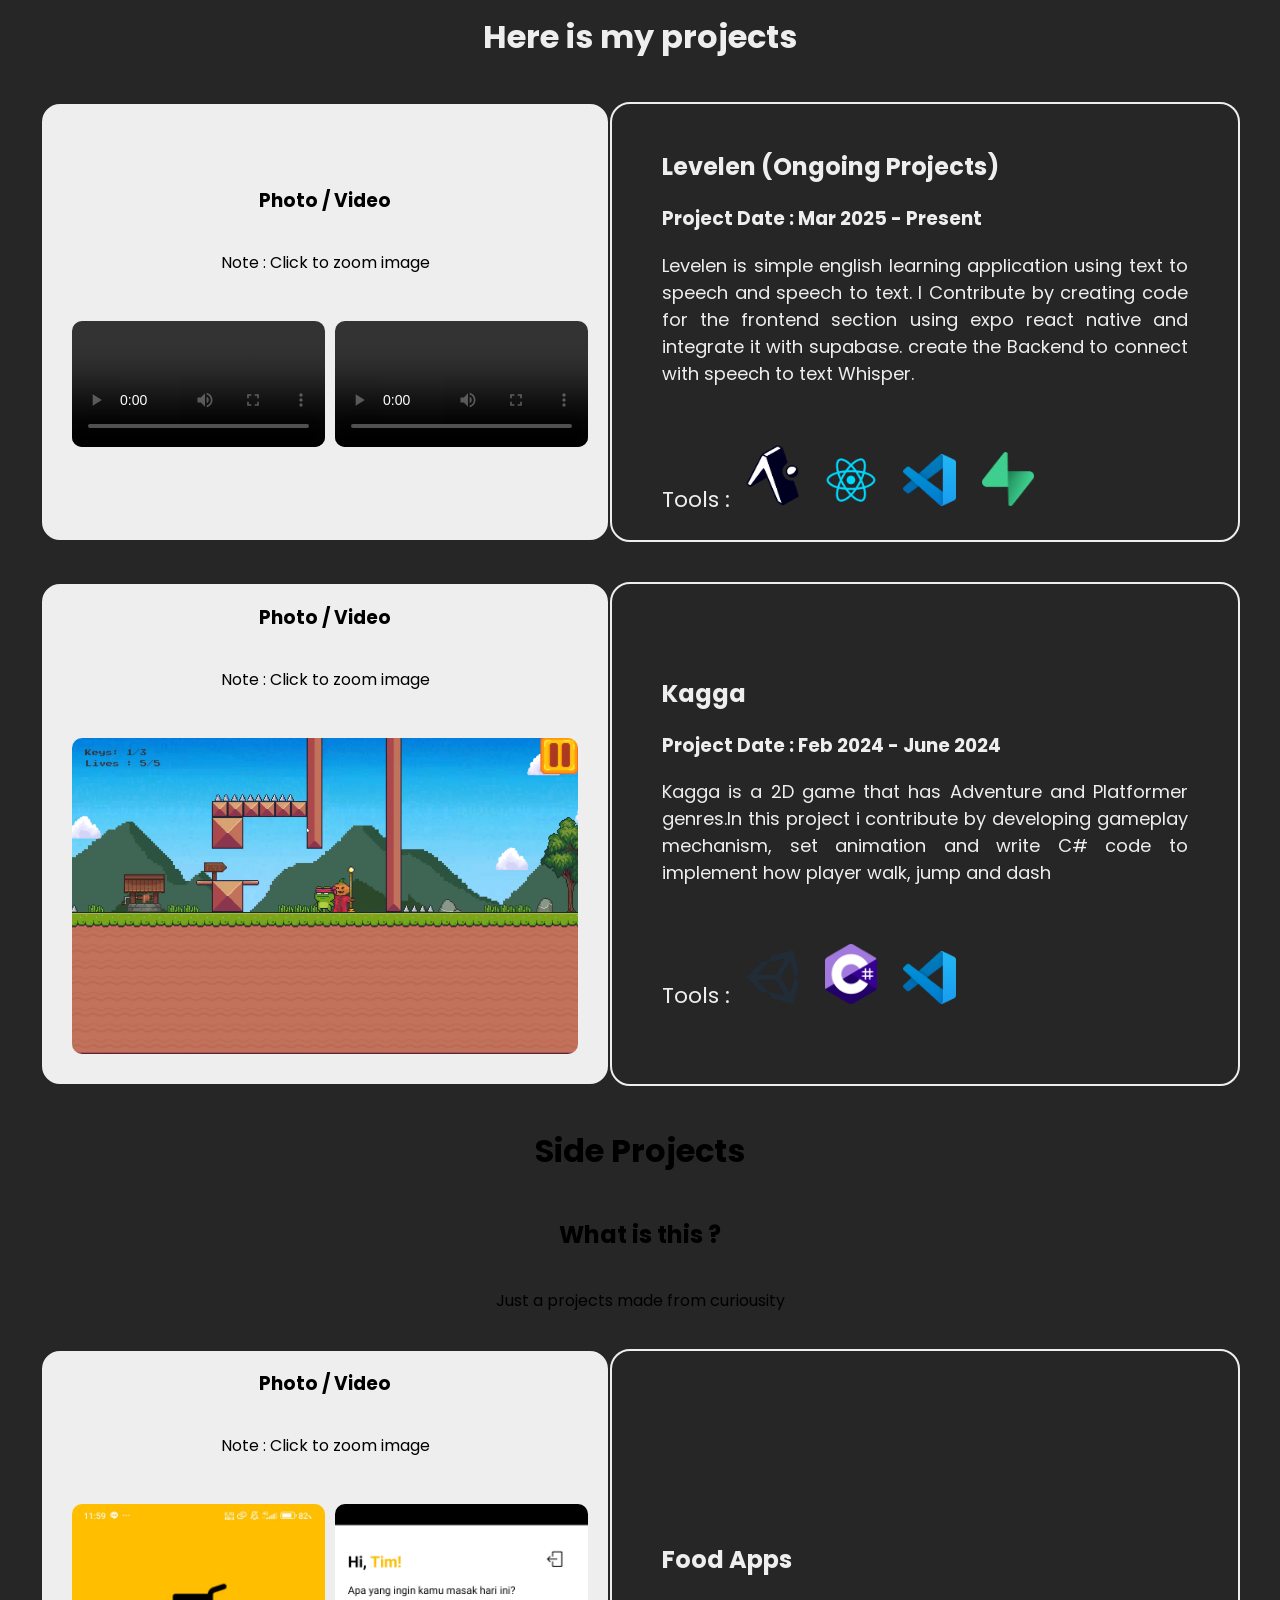
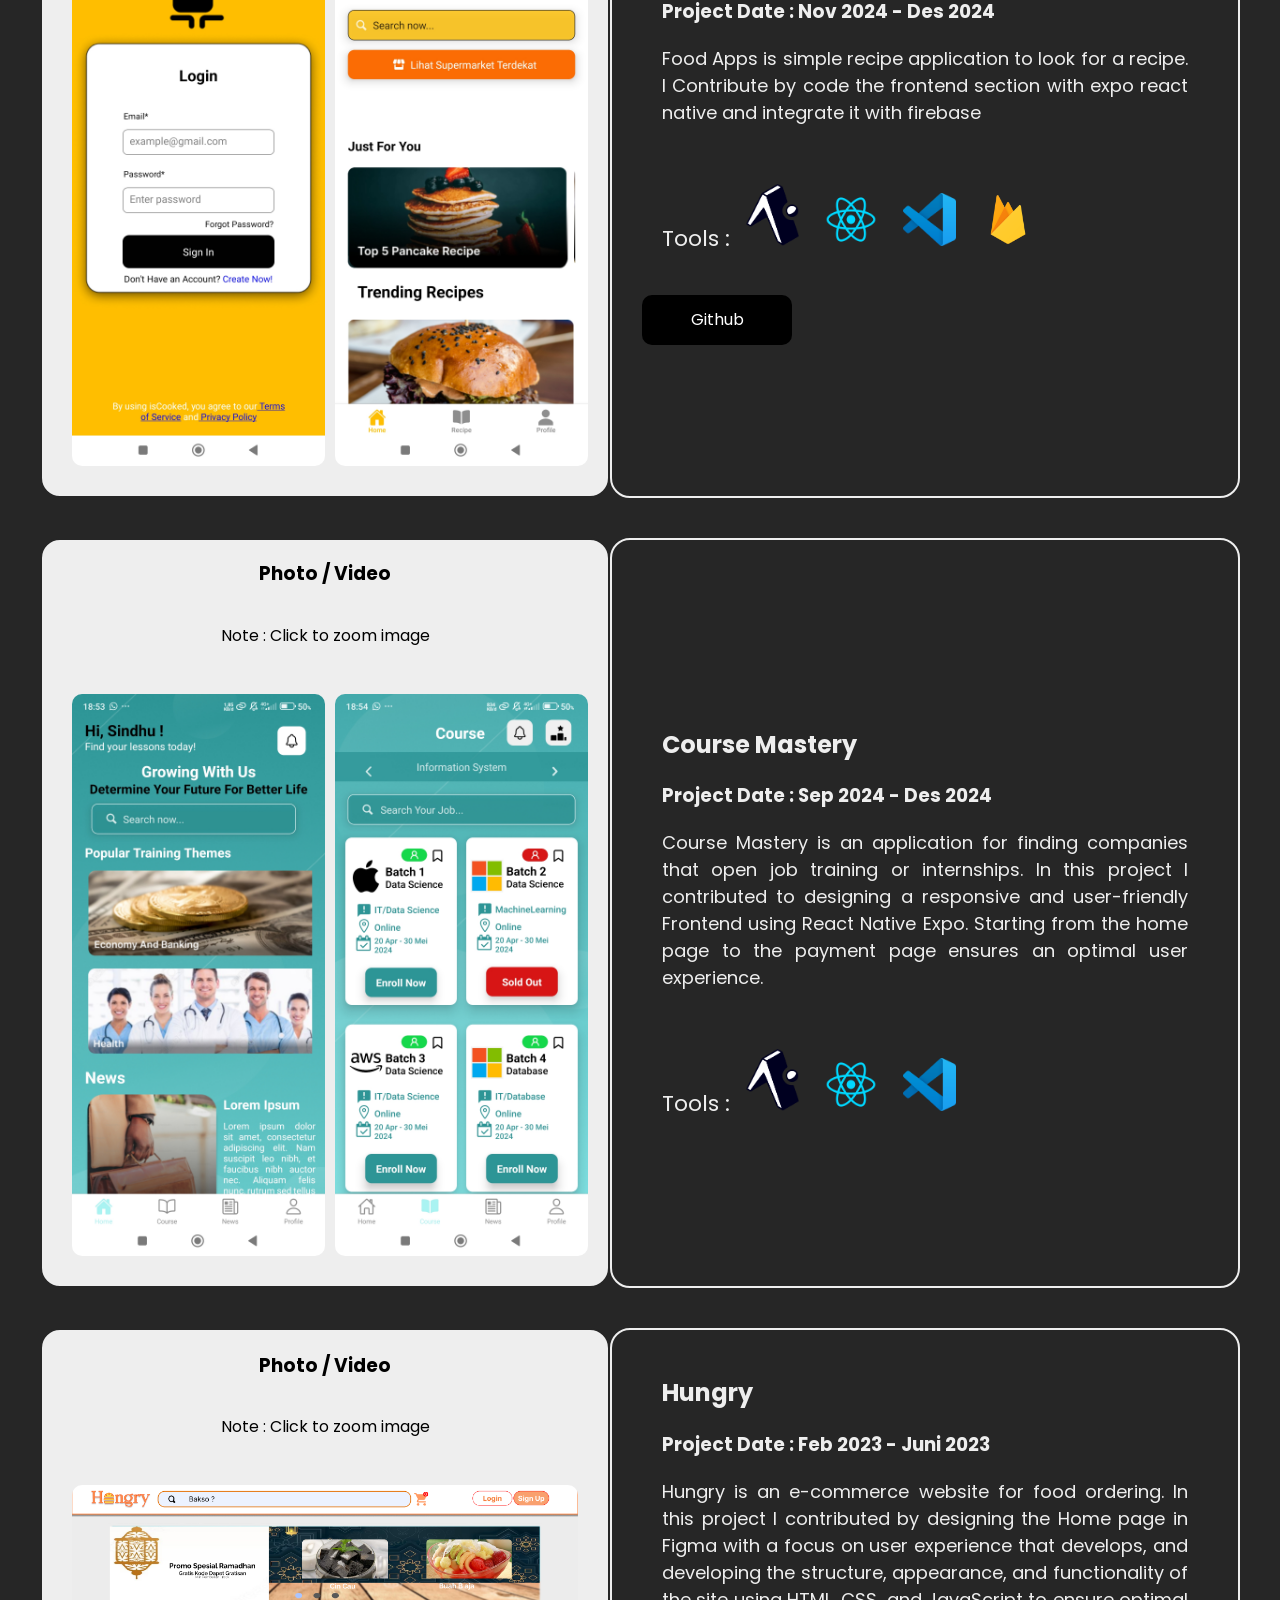
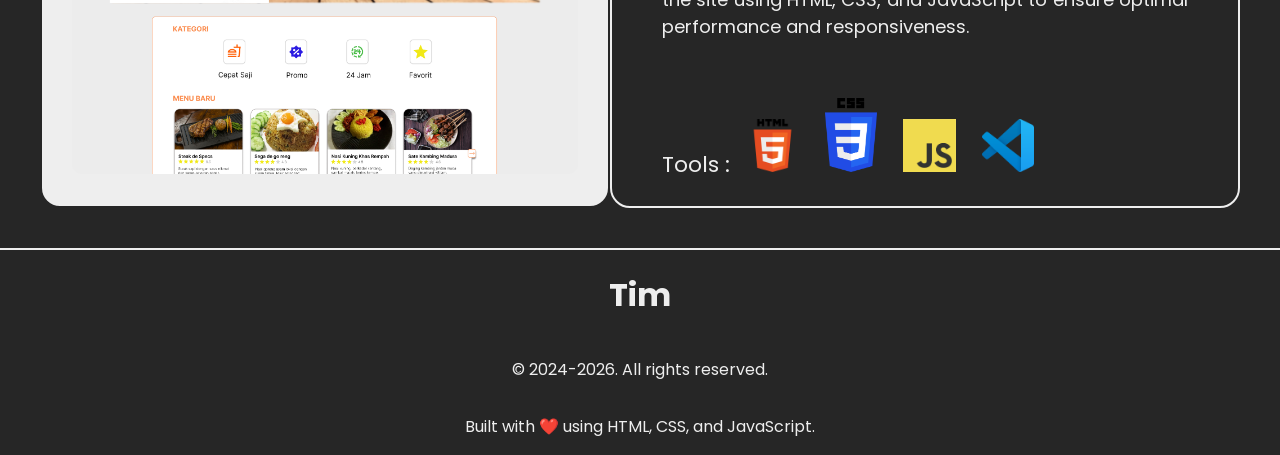
==== commit ea6d029e: "ref: change cv to link" ====
--- a/index.html
+++ b/index.html
@@ -41,7 +41,7 @@
                     <a href="https://www.linkedin.com/in/timotius-priestian-rajaska-15275532b/"><img src="img/imgLinkedin.png" alt=""></a>
                     <a href="https://github.com/vDescent"><img src="img/imgGithub.png" alt=""></a>
                     <div class="containerPortfolio">
-                        <a href="TimCV.pdf" target="_blank">View CV</a>
+                        <a href="https://drive.google.com/file/d/1SXtQjp2-eLzFuLzHLSCLqHN3daqSVmMZ/view?usp=sharing" target="_blank">View CV</a>
                     </div>
                 </div>
             </div>
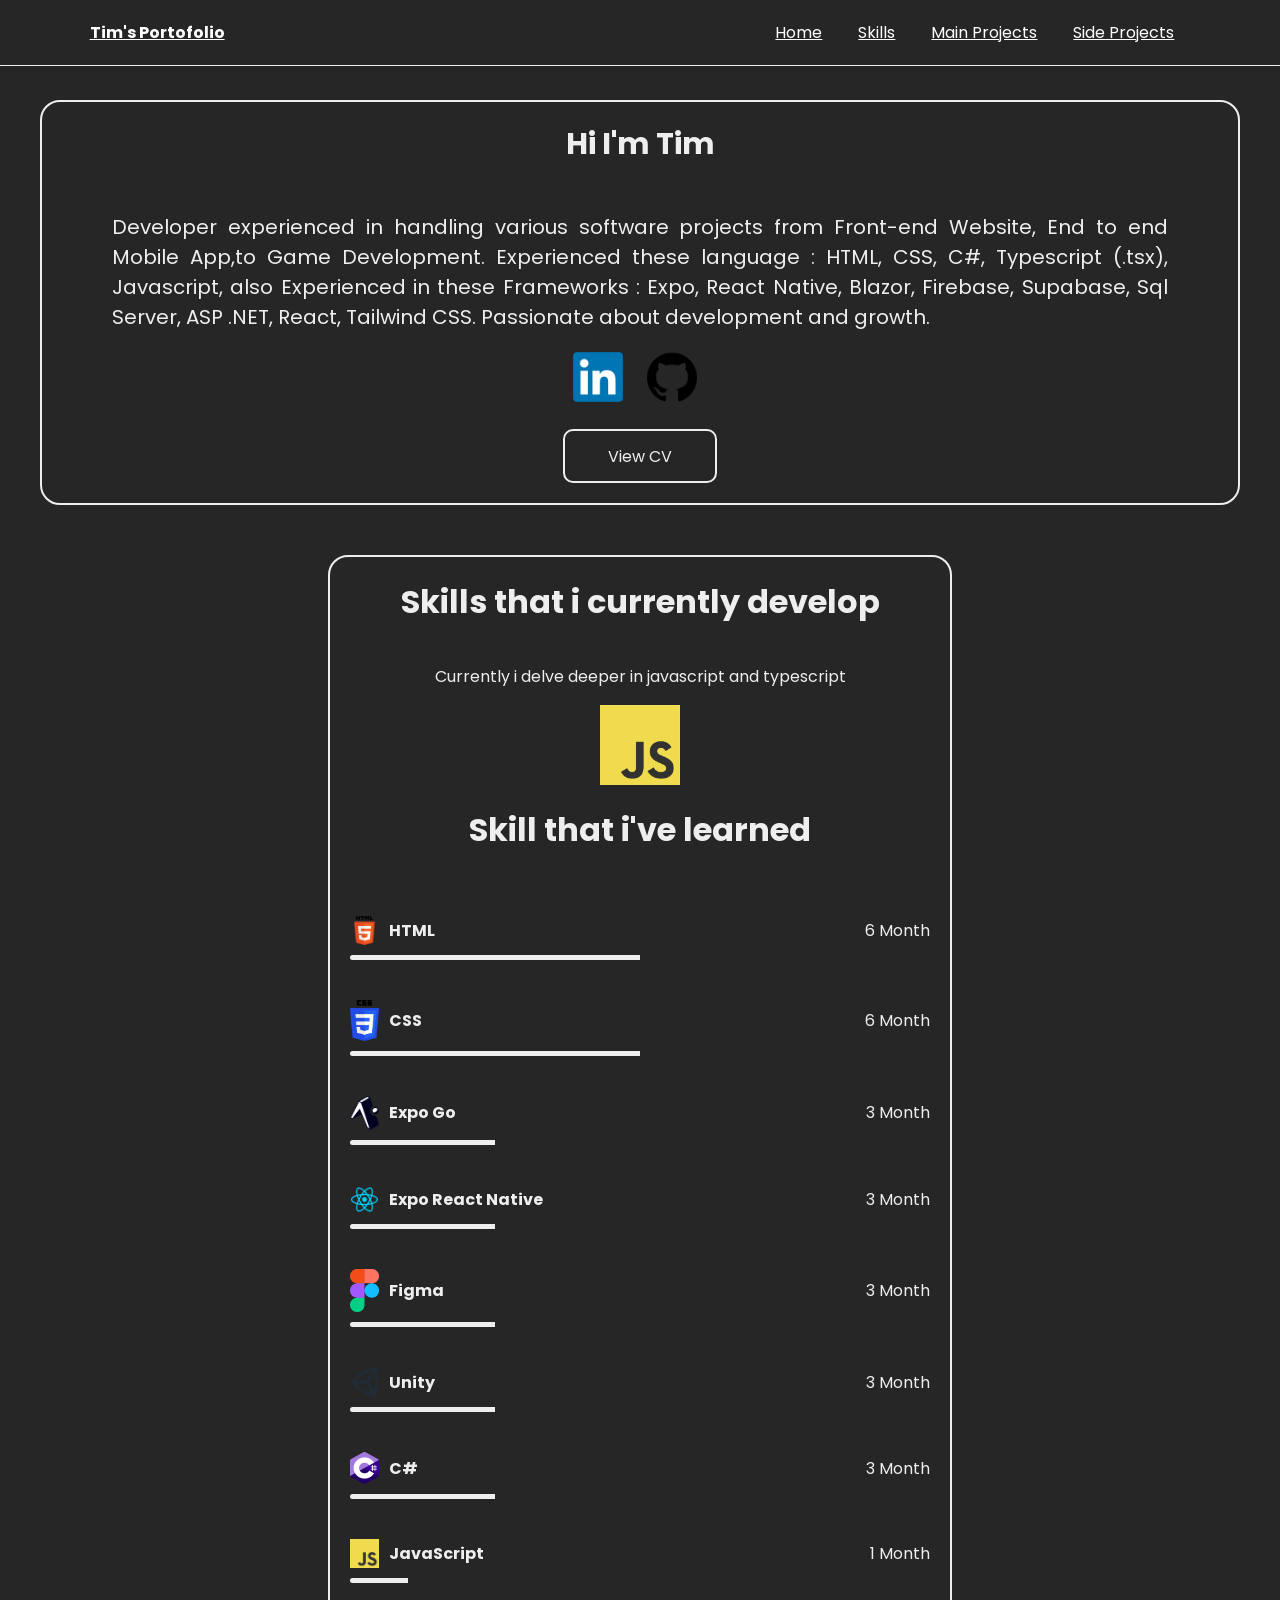
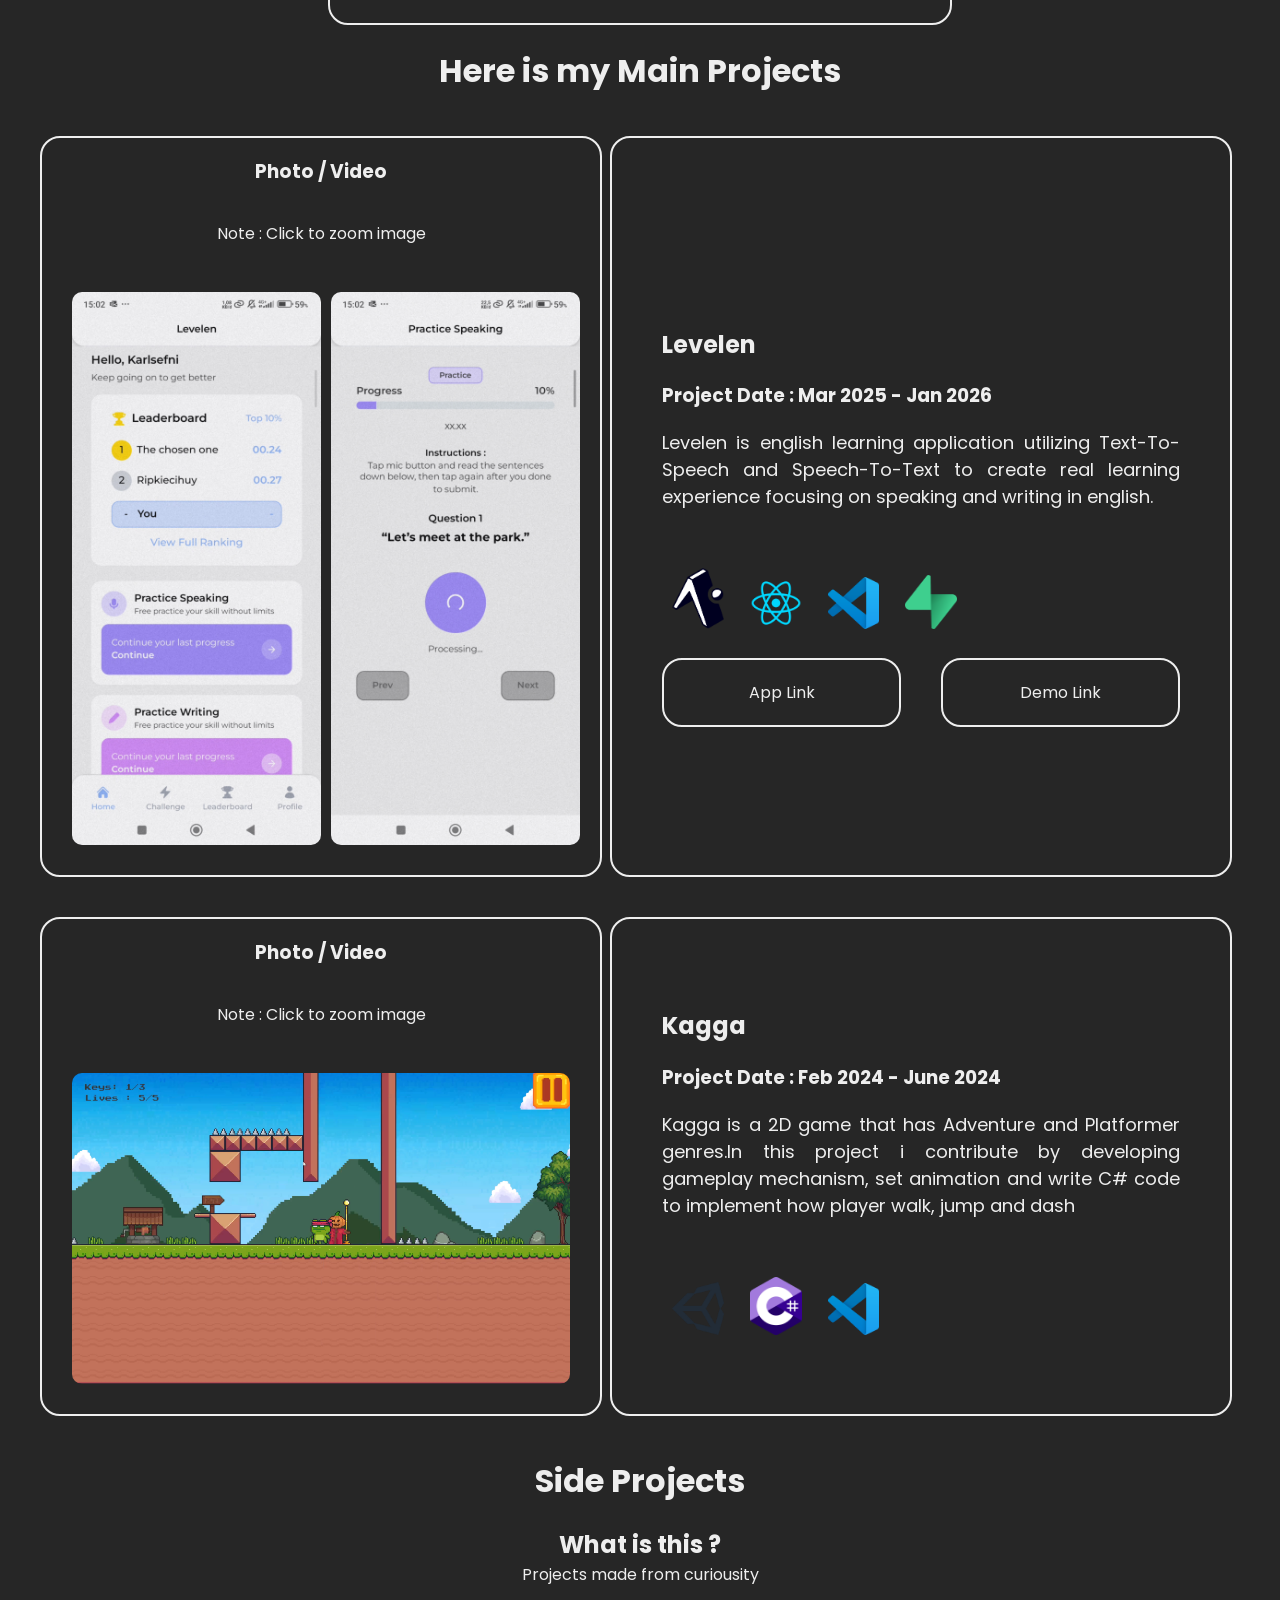
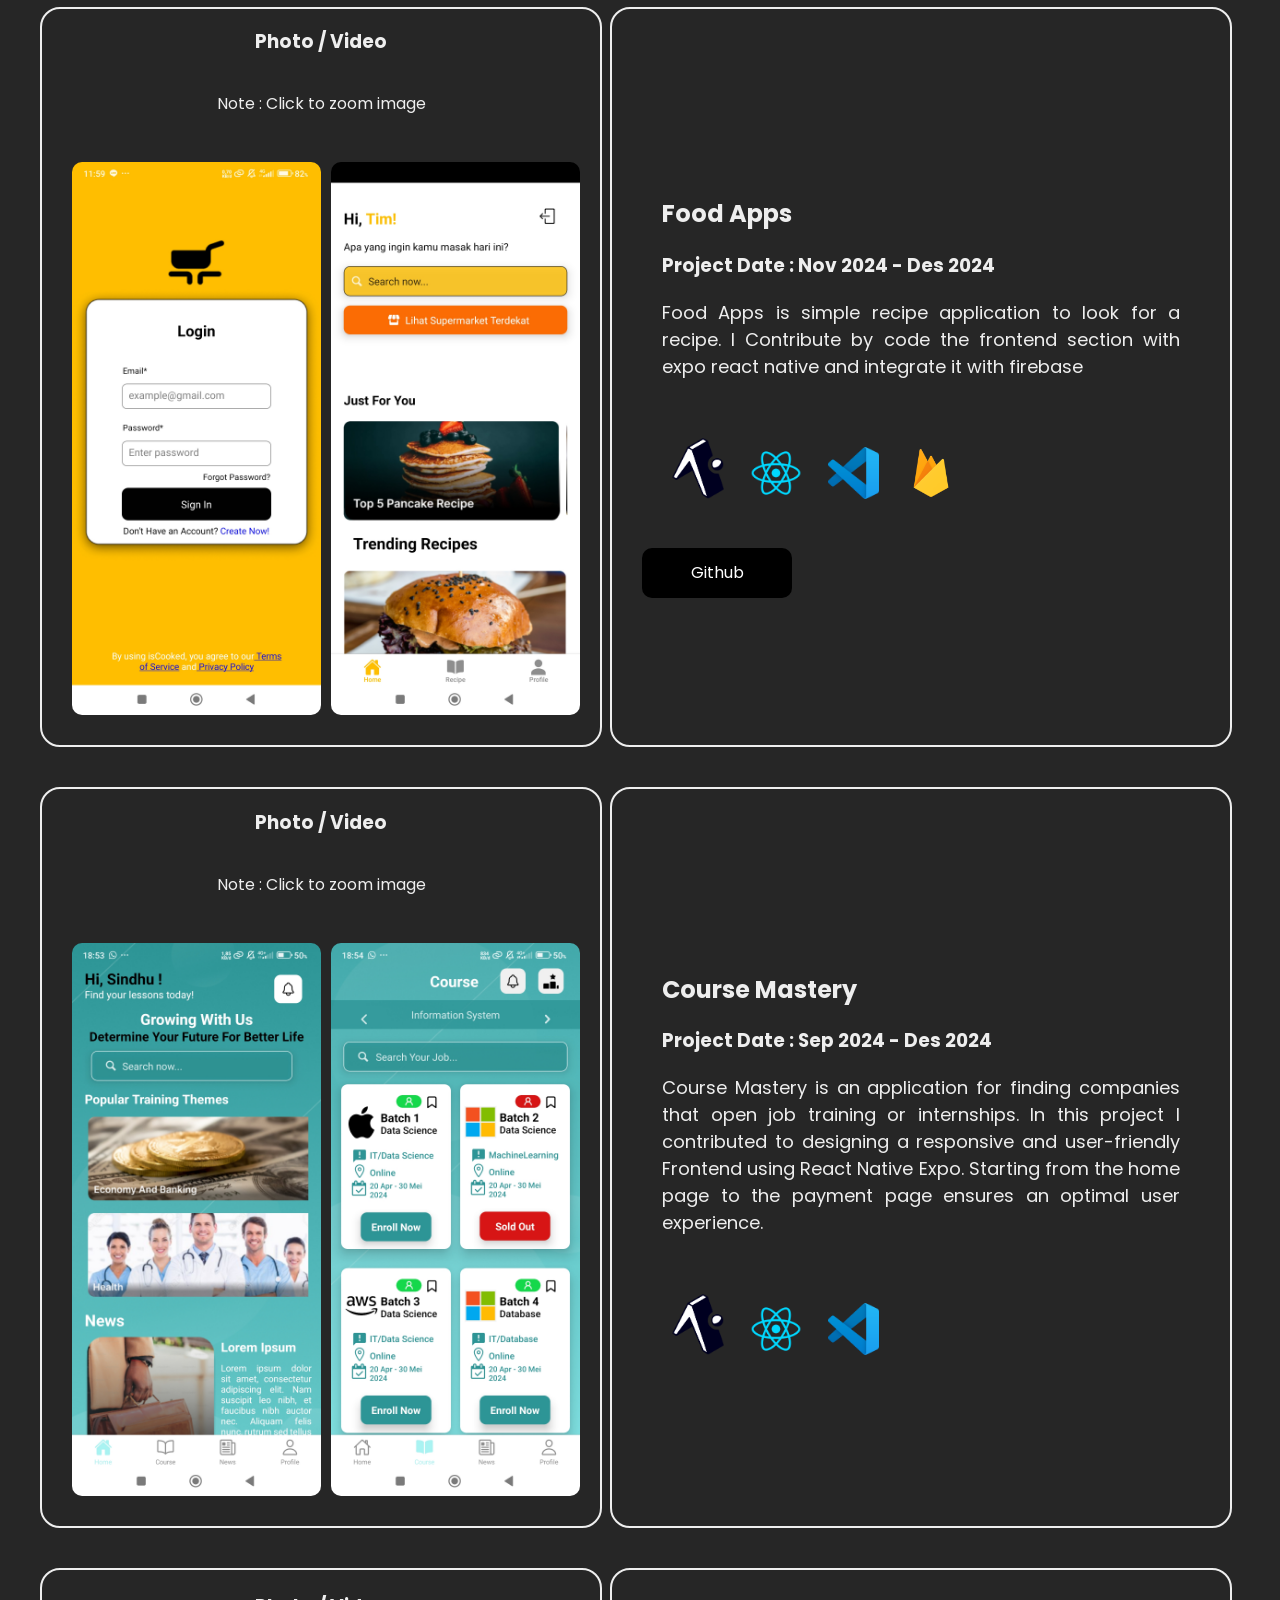
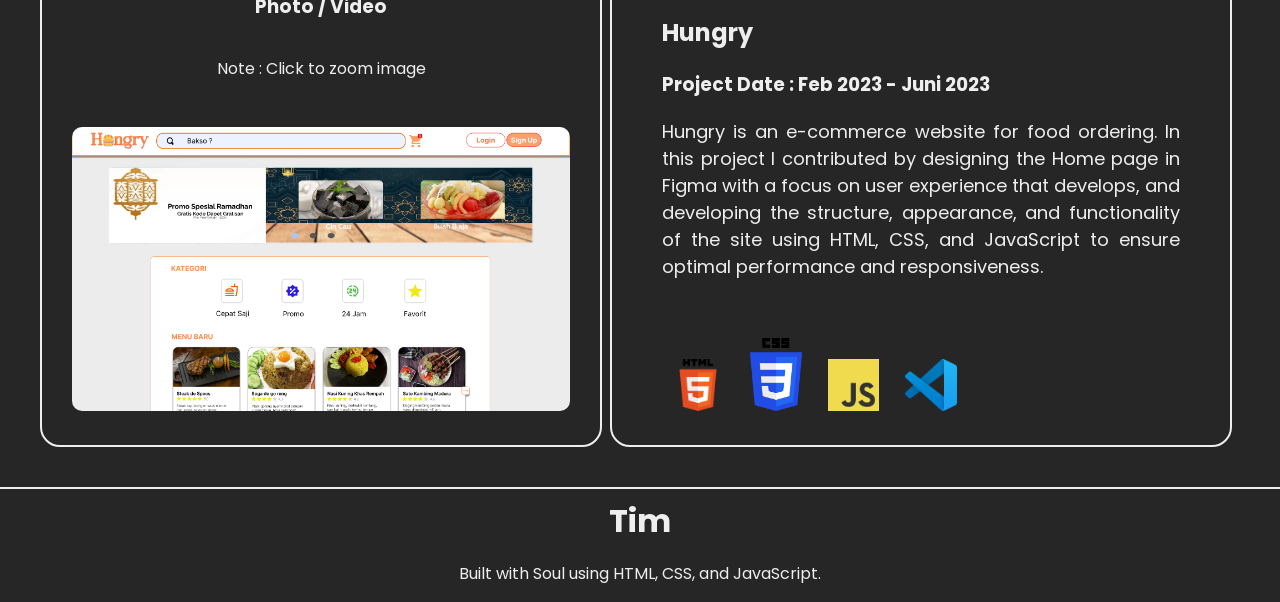
==== commit 07f44a5a: "ref: update levelen" ====
--- a/index.html
+++ b/index.html
@@ -35,7 +35,7 @@
             <div class="containerIntro">
                 <span>Hi I'm Tim</span> <br>
                 <p class="textIntro">
-                    a Computer Science graduates who is enthusiastic about Web and Mobile Development. I am currently interested in learning about website development. I continue to learn to upgrade my technical skills and look for opportunities.
+                    Developer experienced in handling various software projects from Front-end Website, End to end Mobile App,to Game Development. Experienced these language : HTML, CSS, C#, Typescript (.tsx), Javascript, also Experienced in these Frameworks : Expo, React Native, Blazor, Firebase, Supabase, Sql Server, ASP .NET, React, Tailwind CSS. Passionate about development and growth.
                 </p>
                 <div class="containerLogo">
                     <a href="https://www.linkedin.com/in/timotius-priestian-rajaska-15275532b/"><img src="img/imgLinkedin.png" alt=""></a>
@@ -50,16 +50,16 @@
             </div> -->
         </div>
         <div class="skillSection">
-            <h1 id="skill">Skills that i currently develop</h1>
+            <h1 id="skill" class="text-light">Skills that i currently develop</h1>
             <div class="ongoingSkill">
-                <p>Currently i delve deeper in javascript and typescript</p>
+                <p class="text-light">Currently i delve deeper in javascript and typescript</p>
                 <div class="imgOngoingSkill">
                     <img src="img/logoJavascript.png" alt="JavaScript" title="JavaScript" class="test">
                 </div>
             </div>
             
             <div class="currentSkill">
-                <h1>Skill that i've learned</h1>
+                <h1 class="text-light">Skill that i've learned</h1>
                 <div class="containerSkill">
                     <div class="skillList">
                         <div class="skillDetail">
@@ -146,28 +146,46 @@
             
             
         </div>
-        <h1 id="mainProjects">Here is my projects</h1>
-        <div class="containerContent">
-            <aside>
-                <h3>Photo / Video</h3>
-                <p>Note : Click to zoom image</p>
-                <div id="photoSection" class="contentSection">
-                    <video src="img/LevelenDemo1.mp4" class="imgProjectVertical" controls></video>
-                    <video src="img/LevelenDemo2.mp4" class="imgProjectVertical" controls></video>
-                </div>
-            </aside>
-            <div id="content">
-                <article>
-                    <h1>Levelen (Ongoing Projects)</h1>
-                    <h3>Project Date : Mar 2025 - Present</h3>
-                    <p>Levelen is simple english learning application using text to speech and speech to text. I Contribute by creating code for the frontend section using expo react native and integrate it with supabase. create the Backend to connect with speech to text Whisper.</p>
-                </article>
-                <article class="textTools">Tools : 
+        <h1 id="mainProjects" class="text-light">Here is my Main Projects</h1>
+        <div class="containerContent">
+            <aside>
+                <h3>Photo / Video</h3>
+                <p>Note : Click to zoom image</p>
+                <div id="photoSection" class="contentSection">
+                    <!-- <video src="img/LevelenDemo1.mp4" class="imgProjectVertical" controls></video>
+                    <video src="img/LevelenDemo2.mp4" class="imgProjectVertical" controls></video> -->
+                    <img src="img/Levelen1.jpeg" alt="" class="imgProjectVertical">
+                    <img src="img/Levelen2.jpeg" alt="" class="imgProjectVertical">
+                    <img src="img/Levelen3.jpeg" alt="" class="imgProjectVertical">
+                    <img src="img/Levelen4.jpeg" alt="" class="imgProjectVertical">
+                    <img src="img/Levelen5.jpeg" alt="" class="imgProjectVertical">
+                    <img src="img/Levelen6.jpeg" alt="" class="imgProjectVertical">
+                    <img src="img/Levelen7.jpeg" alt="" class="imgProjectVertical">
+                    <img src="img/Levelen8.jpeg" alt="" class="imgProjectVertical">
+                    <img src="img/Levelen9.jpeg" alt="" class="imgProjectVertical">
+                    <img src="img/Levelen10.jpeg" alt="" class="imgProjectVertical">
+                    <img src="img/Levelen11.jpeg" alt="" class="imgProjectVertical">
+                    <img src="img/Levelen12.jpeg" alt="" class="imgProjectVertical">
+                    <img src="img/Levelen13.jpeg" alt="" class="imgProjectVertical">
+                    <img src="img/Levelen14.jpeg" alt="" class="imgProjectVertical">
+                </div>
+            </aside>
+            <div id="content">
+                <article>
+                    <h1>Levelen</h1>
+                    <h3>Project Date : Mar 2025 - Jan 2026</h3>
+                    <p>Levelen is english learning application utilizing Text-To-Speech and Speech-To-Text to create real learning experience focusing on speaking and writing in english.</p>
+                </article>
+                <article class="textTools"> 
                     <img src="img/logoExpo.png" alt="Expo Go" title="Expo Go" class="imgLogo">
                     <img src="img/logoReactNative.png" alt="React Native" title="React Native"  class="imgLogo">
                     <img src="img/logoVScode.png" alt="VSCode" title="VSCode" class="imgLogo">
                     <img src="img/LogoSupabase.png" alt="VSCode" title="Firebase" class="imgLogo">
                 </article>
+                <div class="containerContentBtn">
+                    <a href="https://drive.google.com/file/d/1n7mD74Jvwh1Y6kDr6R06MJECDZSuD2kL/view?usp=sharing" target="_blank" class="btnContent">App Link</a>
+                    <a href="https://drive.google.com/file/d/1fOlhdRk-fTMrUpbBIKWe3APisEUy_eSi/view?usp=sharing" target="_blank" class="btnContent">Demo Link</a>
+                </div>
                 <!-- <div class="btn-github">
                         <a href="https://github.com/vDescent/Levelen-Frontend" target="_blank">Github</a>
                 </div> -->
@@ -189,7 +207,7 @@
                     <p>Godot Game is a 2D game with Adventure and Platformer genres. In this project I played a role in designing gameplay mechanisms, animations, and graphic assets using Godot, as well as writing godot scripts to implement walking and jumping features.</p>
                 </article>
                 <article class="textTools">
-                    Tools : 
+                     
                     <img src="img/logoGodot.png" alt="Godot" title="Godot"  class="imgLogo">
                 </article>
             </div>
@@ -214,7 +232,7 @@
                     <p>Kagga is a 2D game that has Adventure and Platformer genres.In this project i contribute by developing gameplay mechanism, set animation and write C# code to implement how player walk, jump and dash</p>
                 </article>
                 <article class="textTools">
-                    Tools : 
+                     
                     <img src="img/logoUnity.png" alt="Unity" title="Unity"  class="imgLogo">
                     <img src="img/logoC.png" alt="C#" title="C# (C Sharp)" class="imgLogo">
                     <img src="img/logoVScode.png" alt="VSCode" title="VSCode" class="imgLogo">
@@ -223,9 +241,9 @@
             </div>
         </div>
         
-        <h1 id="sideProjects">Side Projects</h1>
-        <h2>What is this ?</h2>
-        <p>Just a projects made from curiousity</p>
+        <h1 id="sideProjects" class="text-light">Side Projects</h1>
+        <h2 class="text-no-margin">What is this ?</h2>
+        <p class="text-no-margin">Projects made from curiousity</p>
         <div class="containerContent">
             <aside>
                 <h3>Photo / Video</h3>
@@ -244,7 +262,7 @@
                     <h3>Project Date : Nov 2024 - Des 2024</h3>
                     <p>Food Apps is simple recipe application to look for a recipe. I Contribute by code the frontend section with expo react native and integrate it with firebase</p>
                 </article>
-                <article class="textTools">Tools : 
+                <article class="textTools"> 
                     <img src="img/logoExpo.png" alt="Expo Go" title="Expo Go" class="imgLogo">
                     <img src="img/logoReactNative.png" alt="React Native" title="React Native"  class="imgLogo">
                     <img src="img/logoVScode.png" alt="VSCode" title="VSCode" class="imgLogo">
@@ -274,7 +292,7 @@
                     <h3>Project Date : Sep 2024 - Des 2024</h3>
                     <p>Course Mastery is an application for finding companies that open job training or internships. In this project I contributed to designing a responsive and user-friendly Frontend using React Native Expo. Starting from the home page to the payment page ensures an optimal user experience.</p>
                 </article>
-                <article class="textTools">Tools : 
+                <article class="textTools"> 
                     <img src="img/logoExpo.png" alt="Expo Go" title="Expo Go" class="imgLogo">
                     <img src="img/logoReactNative.png" alt="React Native" title="React Native"  class="imgLogo">
                     <img src="img/logoVScode.png" alt="VSCode" title="VSCode" class="imgLogo">
@@ -299,7 +317,7 @@
                     <h3>Project Date : Feb 2023 - Juni 2023</h3>
                     <p>Hungry is an e-commerce website for food ordering. In this project I contributed by designing the Home page in Figma with a focus on user experience that develops, and developing the structure, appearance, and functionality of the site using HTML, CSS, and JavaScript to ensure optimal performance and responsiveness.</p>
                 </article>
-                <article class="textTools">Tools : 
+                <article class="textTools"> 
                     <img src="img/logoHtml.png" alt="HTML" title="HTML" class="imgLogo">
                     <img src="img/logoCSS.png" alt="CSS" title="CSS" class="imgLogo">
                     <img src="img/logoJavascript.png" alt="JavaScript" title="JavaScript" class="imgLogo">
@@ -322,9 +340,9 @@
         </div> -->
     </main>
     <footer>
-        <h1>Tim</h1>
-        <p>&copy; 2024-2026. All rights reserved.</p>
-        <p>Built with ❤️ using HTML, CSS, and JavaScript.</p>
+        <h1 class="h1-footer">Tim</h1>
+        <!-- <p>&copy; 2024-2026. All rights reserved.</p> -->
+        <p class="">Built with Soul using HTML, CSS, and JavaScript.</p>
     </footer>
     <script src="js/main.js"></script>
 </body>
--- a/styles/styles.css
+++ b/styles/styles.css
@@ -76,6 +76,30 @@
     text-decoration: none;
     font-family: var(--font);
 }
+.btnContent{
+    display: flex;
+    justify-content: center;
+    align-items: center;
+    width: 100%;
+    margin: 0 20px;
+    padding: 20px;
+    border: solid 2px var(--light-theme);
+    color: var(--light-theme);
+    border-radius: 20px;
+    text-decoration: none;
+    text-align: center;
+    font-size: 16px;
+}
+
+.btnContent:hover{
+    display: flex;
+    justify-content: center;
+    align-items: center;
+    padding: 20px;
+    border: solid 2px var(--dark-theme);
+    color: var(--dark-theme);
+    background-color: var(--light-theme);
+}
 
 
 /* Container Jumbo Start */
@@ -181,7 +205,8 @@
     align-items: center;
     margin: 50px 0 0 0;
     /* background-color: var(--third-yellow); */
-    background-color: var(--light-theme);
+    background-color: var(--dark-theme);
+    border: solid 2px var(--light-theme);
     border-radius: 20px;
 }
 
@@ -221,8 +246,10 @@
 .skillList{
     display: flex;
     flex-direction: column;
-    background-color: white;
-    border-radius: 10px;
+    background-color: var(--dark-theme);
+    color: var(--light-theme);
+    /* border-bottom: solid 2px var(--light-theme); */
+    /* border-radius: 10px; */
     padding: 10px;
 }
 
@@ -247,7 +274,7 @@
 
 .skillBar {
     height: 5px;
-    background: #ddd;
+    background: var(--dark-theme);
     border-radius: 5px;
     overflow: hidden;
     margin-top: 10px;
@@ -255,7 +282,7 @@
 
 .skillMeter {
     height: 100%;
-    background: var(--first-blue);
+    background: var(--light-theme);
     width: 0%;
     transition: width 0.5s ease-in-out;
 }
@@ -269,6 +296,17 @@
 /* PROJECT START */
 #mainProjects{
     text-align: center;
+    /* color: var(--light-theme); */
+}
+
+.text-light{
+    text-align: center;
+    color: var(--light-theme);
+}
+
+.text-no-margin{
+    text-align: center;
+    margin: 0;
     color: var(--light-theme);
 }
 
@@ -281,6 +319,12 @@
     margin: 20px 0px;
 }
 
+.containerContentBtn{
+    display: flex;
+    flex-direction: row;
+    justify-content:space-evenly;
+}
+
 #content{
     flex: 1;
     display: flex;
@@ -293,6 +337,7 @@
     border: solid 2px var(--light-theme);
     border-radius: 20px;
     padding: 5px 30px;
+    margin: 0 8px;
 }
 
 .containerContent aside{
@@ -302,8 +347,9 @@
     align-items: center;
     justify-content: center;
     /* background-color:var(--third-yellow); */
-    background-color:var(--light-theme);
-    border: solid 2px var(--dark-theme);
+    background-color:var(--dark-theme);
+    border: solid 2px var(--light-theme);
+    color: var(--light-theme);
     border-radius: 20px;
 }
 
@@ -321,9 +367,18 @@
     border-radius: 10px;
 } */
 
+.imgLevelen{
+    /* min-width: 100%; */
+    width: 100px;
+    height: 100px;
+    /* max-height: 50%; */
+}
+
 .imgLogo{
     position: relative;
     display: inline-block;
+    /* min-height: 50%; */
+    /* height: 100%; */
     width: 10%;
     height: auto;
     margin: 0 10px;
@@ -414,6 +469,11 @@
     background-color: var(--dark-theme);
 }
 
+.h1-footer{
+    color: var(--light-theme);
+    margin: 0;
+    margin-top: 8px;
+}
 /* FOOTER END */
 
 
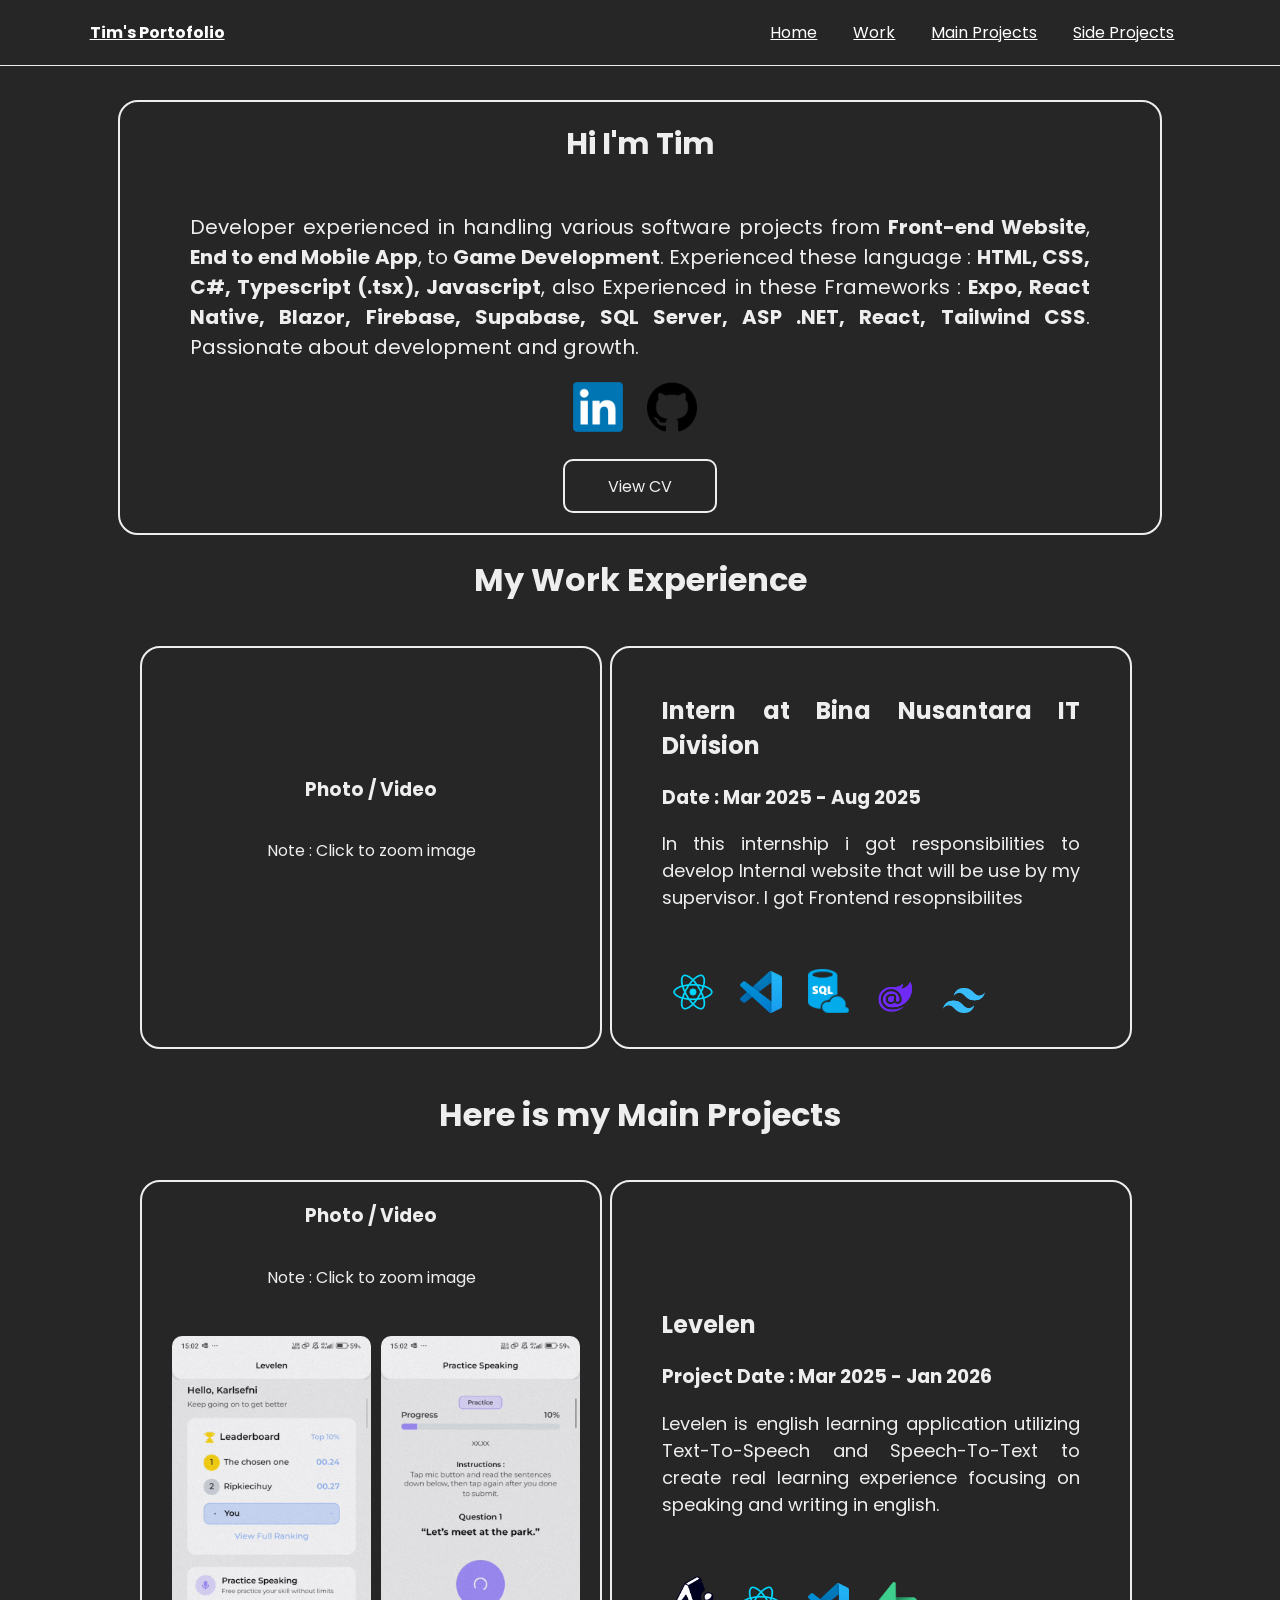
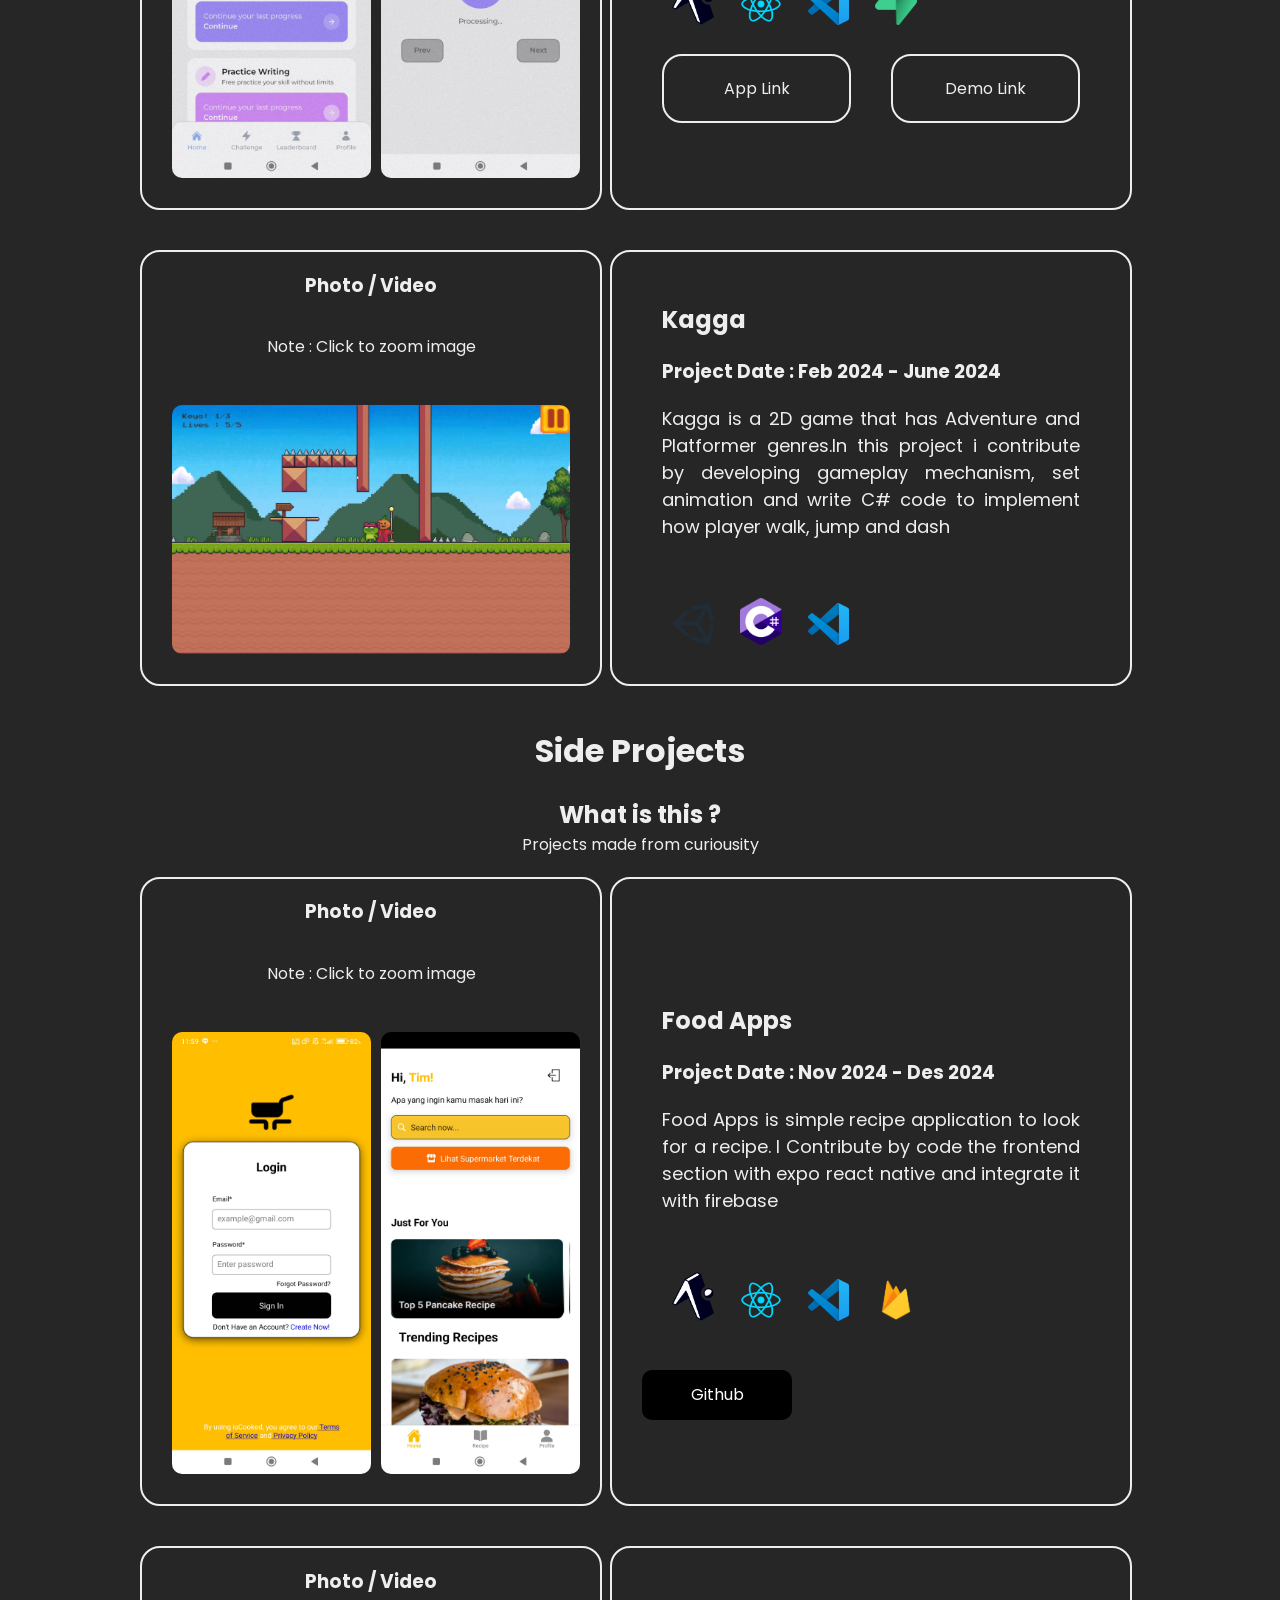
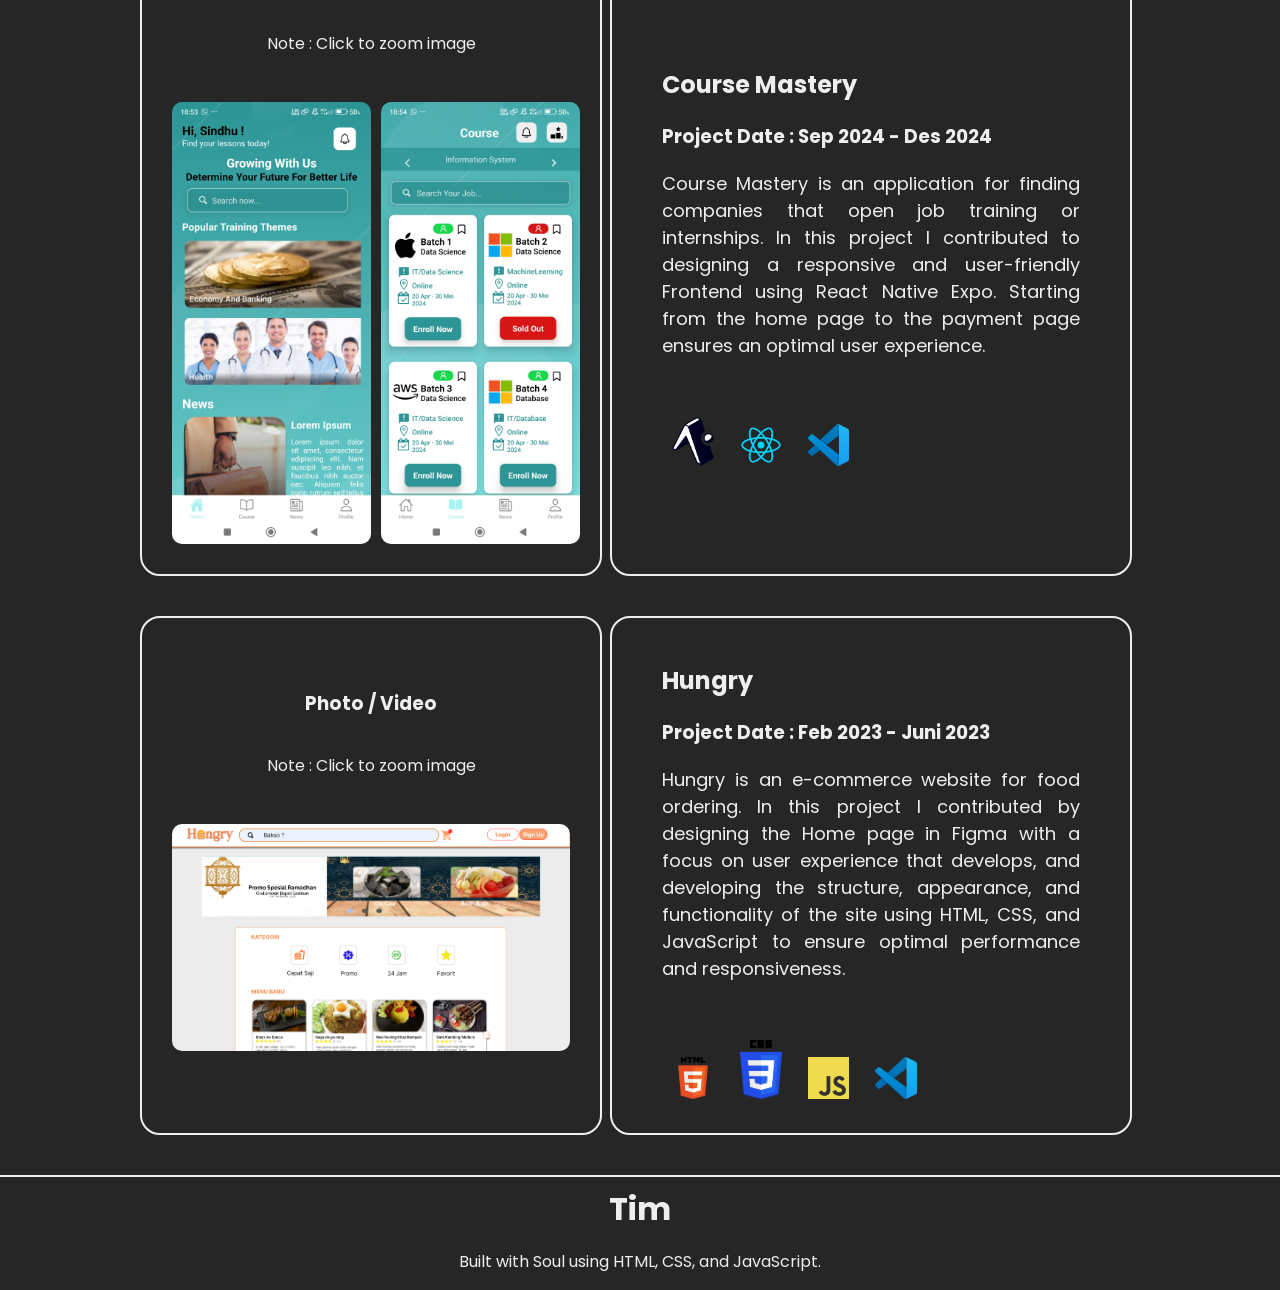
==== commit 60819137: "chore: done with all data" ====
--- a/index.html
+++ b/index.html
@@ -17,7 +17,8 @@
             <a href="#" class="navbarLogo">Tim's Portofolio</a>
             <div class="navbarNav">
                 <a href="#home">Home</a>
-                <a href="#skill">Skills</a>
+                <!-- <a href="#skill">Skills</a> -->
+                <a href="#work">Work</a>
                 <a href="#mainProjects">Main Projects</a>
                 <a href="#sideProjects">Side Projects</a>
             </div>
@@ -30,12 +31,14 @@
             <span class="close" id="closeModal">&times;</span>
             <img class="modalContent" id="modalImage">
         </div>
+
+        <span id="home"></span>
         <!-- End Modal -->
-        <div class="containerJumbo" id="home">
+        <!-- <div class="containerJumbo" id="home"> -->
             <div class="containerIntro">
-                <span>Hi I'm Tim</span> <br>
+                <span class="textName">Hi I'm Tim</span> <br>
                 <p class="textIntro">
-                    Developer experienced in handling various software projects from Front-end Website, End to end Mobile App,to Game Development. Experienced these language : HTML, CSS, C#, Typescript (.tsx), Javascript, also Experienced in these Frameworks : Expo, React Native, Blazor, Firebase, Supabase, Sql Server, ASP .NET, React, Tailwind CSS. Passionate about development and growth.
+                    Developer experienced in handling various software projects from <strong>Front-end Website</strong>, <strong>End to end Mobile App</strong>, to <strong>Game Development</strong>. Experienced these language : <strong>HTML, CSS, C#, Typescript (.tsx), Javascript</strong>, also Experienced in these Frameworks : <strong>Expo, React Native, Blazor, Firebase, Supabase, SQL Server, ASP .NET, React, Tailwind CSS</strong>. Passionate about development and growth.
                 </p>
                 <div class="containerLogo">
                     <a href="https://www.linkedin.com/in/timotius-priestian-rajaska-15275532b/"><img src="img/imgLinkedin.png" alt=""></a>
@@ -44,12 +47,12 @@
                         <a href="https://drive.google.com/file/d/1SXtQjp2-eLzFuLzHLSCLqHN3daqSVmMZ/view?usp=sharing" target="_blank">View CV</a>
                     </div>
                 </div>
-            </div>
+            <!-- </div> -->
             <!-- <div class="containerHero">
                 <img src="img/nobghd.png" alt="">
             </div> -->
         </div>
-        <div class="skillSection">
+        <!-- <div class="skillSection">
             <h1 id="skill" class="text-light">Skills that i currently develop</h1>
             <div class="ongoingSkill">
                 <p class="text-light">Currently i delve deeper in javascript and typescript</p>
@@ -59,7 +62,7 @@
             </div>
             
             <div class="currentSkill">
-                <h1 class="text-light">Skill that i've learned</h1>
+                <h1 class="text-light">My Skills</h1>
                 <div class="containerSkill">
                     <div class="skillList">
                         <div class="skillDetail">
@@ -145,6 +148,32 @@
             </div>
             
             
+        </div> -->
+        <h1 id="work" class="text-light">My Work Experience</h1>
+        <div class="containerContent">
+            <aside>
+                <h3>Photo / Video</h3>
+                <p>Note : Click to zoom image</p>
+                <div id="photoSection" class="contentSection">
+                    <!-- <img src="img/Levelen1.jpeg" alt="" class="imgProjectVertical"> -->
+                </div>
+            </aside>
+            <div id="content">
+                <article>
+                    <h1>Intern at Bina Nusantara IT Division</h1>
+                    <h3>Date : Mar 2025 - Aug 2025</h3>
+                    <p>In this internship i got responsibilities to develop Internal website that will be use by my supervisor. I got Frontend resopnsibilites</p>
+                </article>
+                <article class="textTools"> 
+                    <!-- <img src="img/logoExpo.png" alt="Expo Go" title="Expo Go" class="imgLogo"> -->
+                    <img src="img/logoReactNative.png" alt="React Native" title="React Native"  class="imgLogo">
+                    <img src="img/logoVScode.png" alt="VSCode" title="VSCode" class="imgLogo">
+                    <img src="img/logoSQLServer.png" alt="SQL Server" title="SQL Server" class="imgLogo">
+                    <img src="img/logoBlazor.png" alt="Blazor" title="Blazor" class="imgLogo">
+                    <img src="img/logoTailwind.png" alt="Tailwind" title="Tailwind" class="imgLogo">
+                    <!-- <img src="img/LogoSupabase.png" alt="VSCode" title="Firebase" class="imgLogo"> -->
+                </article>
+            </div>
         </div>
         <h1 id="mainProjects" class="text-light">Here is my Main Projects</h1>
         <div class="containerContent">
--- a/styles/styles.css
+++ b/styles/styles.css
@@ -103,11 +103,11 @@
 
 
 /* Container Jumbo Start */
-.containerJumbo{
-    display: flex;
+/* .containerJumbo{
+    display: flex; */
     /* flex-direction: row; */
     /* justify-content: space-between; */
-}
+/* } */
 
 .containerIntro{
     display: flex;
@@ -121,6 +121,7 @@
     border: 2px solid var(--light-theme);
     padding: 20px;
     margin: 0px 20px;
+    max-width: 1000px;
     border-radius: 20px;
 }
 
@@ -169,12 +170,12 @@
     color: var(--dark-theme);
 }
 
-.containerJumbo .containerIntro span{
+.textName{
     font-size: 30px;
     font-weight: 700;
 }
 
-.containerJumbo .containerIntro p{
+.textIntro{
     text-align: justify;
     padding: 0 50px;
     font-size: 20px;
@@ -315,7 +316,8 @@
     flex-direction: row;
     justify-content: space-between;
     width: 100%;
-    max-width: 1200px;
+    max-width: 1000px;
+    /* max-width: 1200px; */
     margin: 20px 0px;
 }
 
@@ -377,7 +379,8 @@
 .imgLogo{
     position: relative;
     display: inline-block;
-    /* min-height: 50%; */
+    /* min-height: 70%; */
+    /* max-height: 50%; */
     /* height: 100%; */
     width: 10%;
     height: auto;
